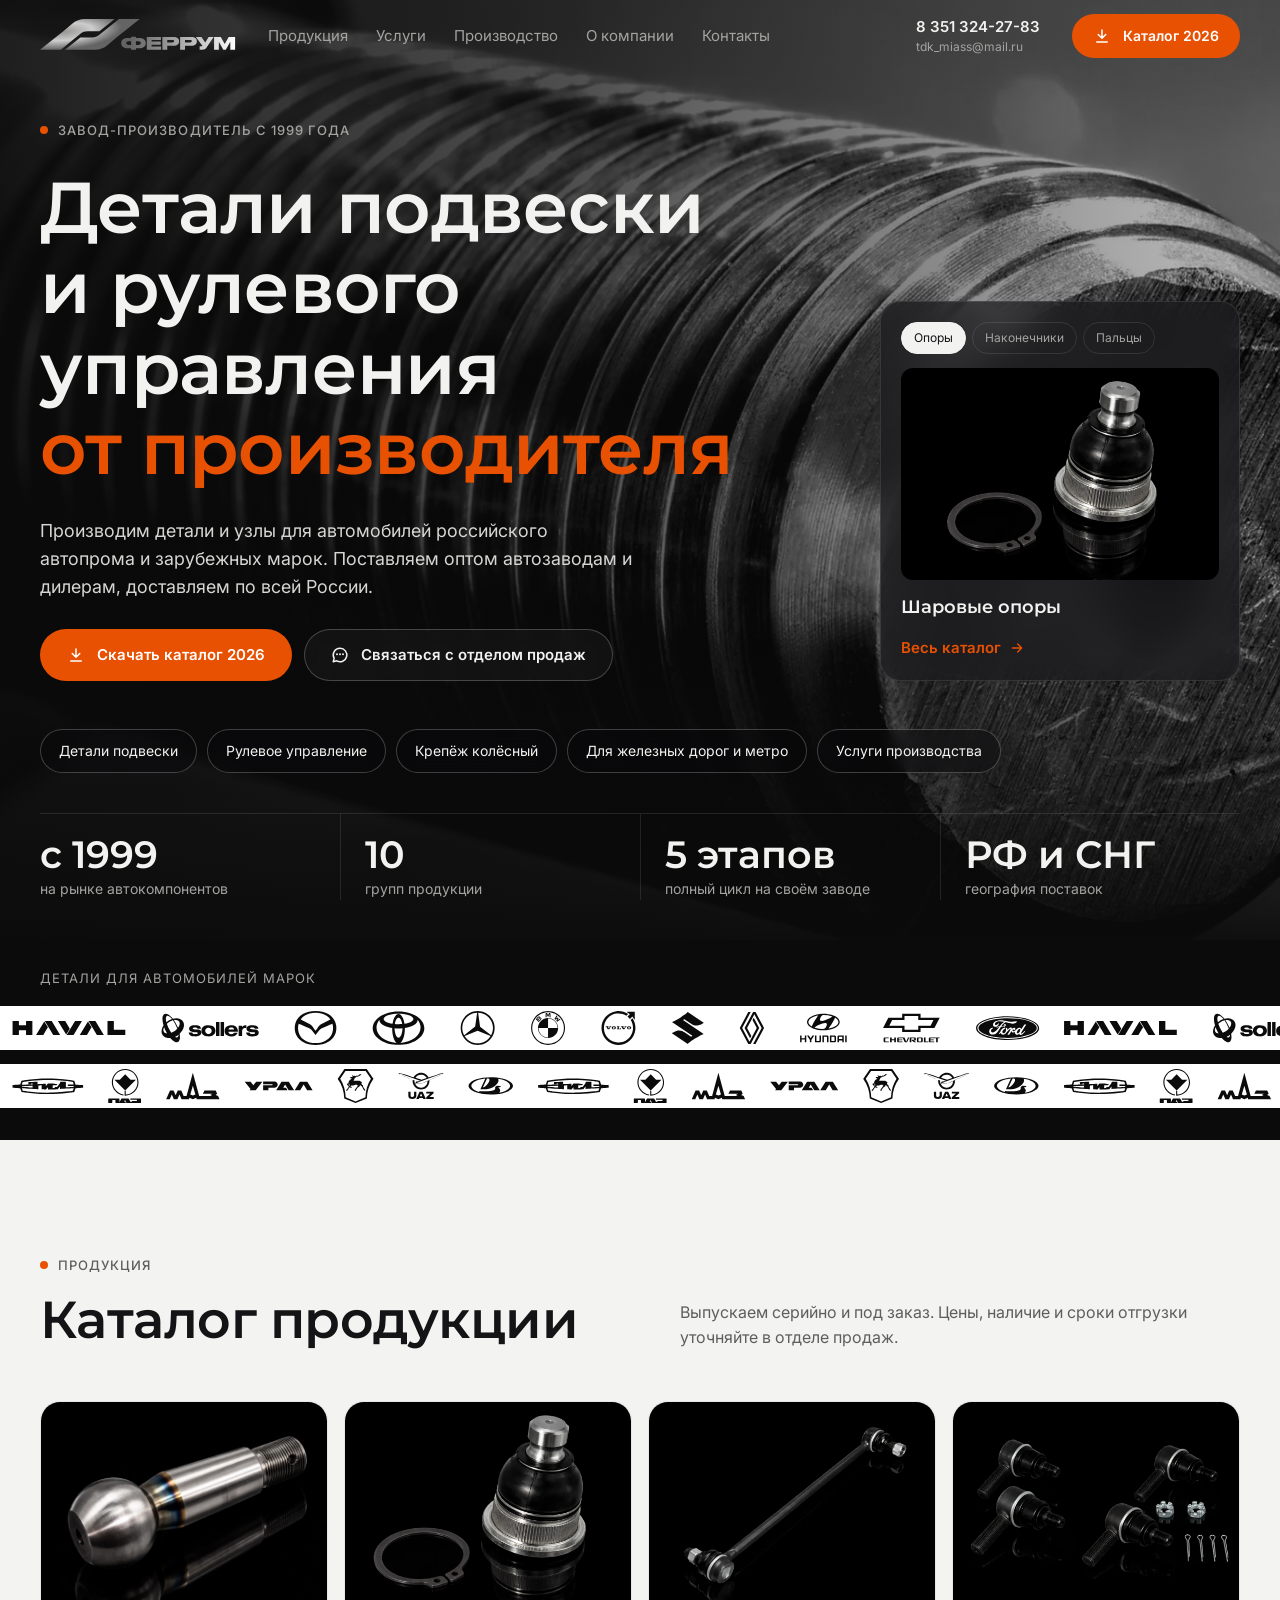
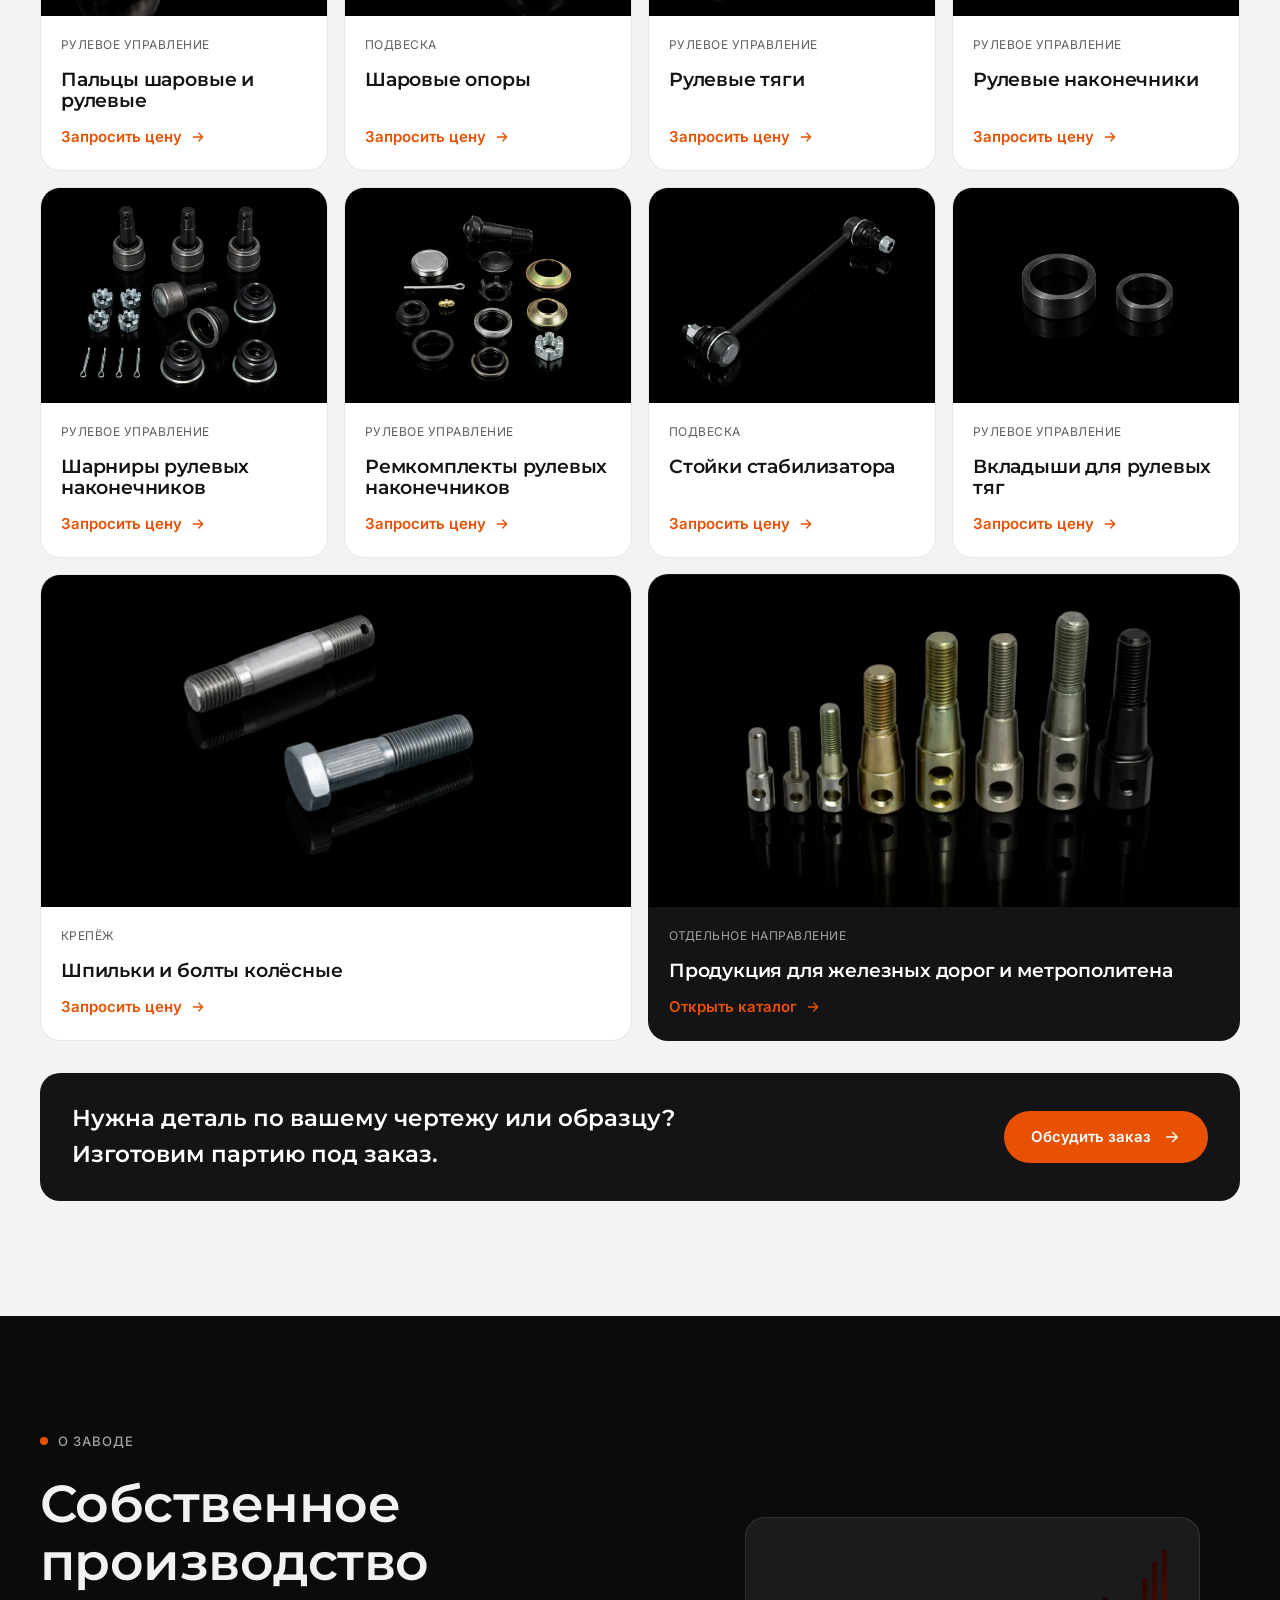
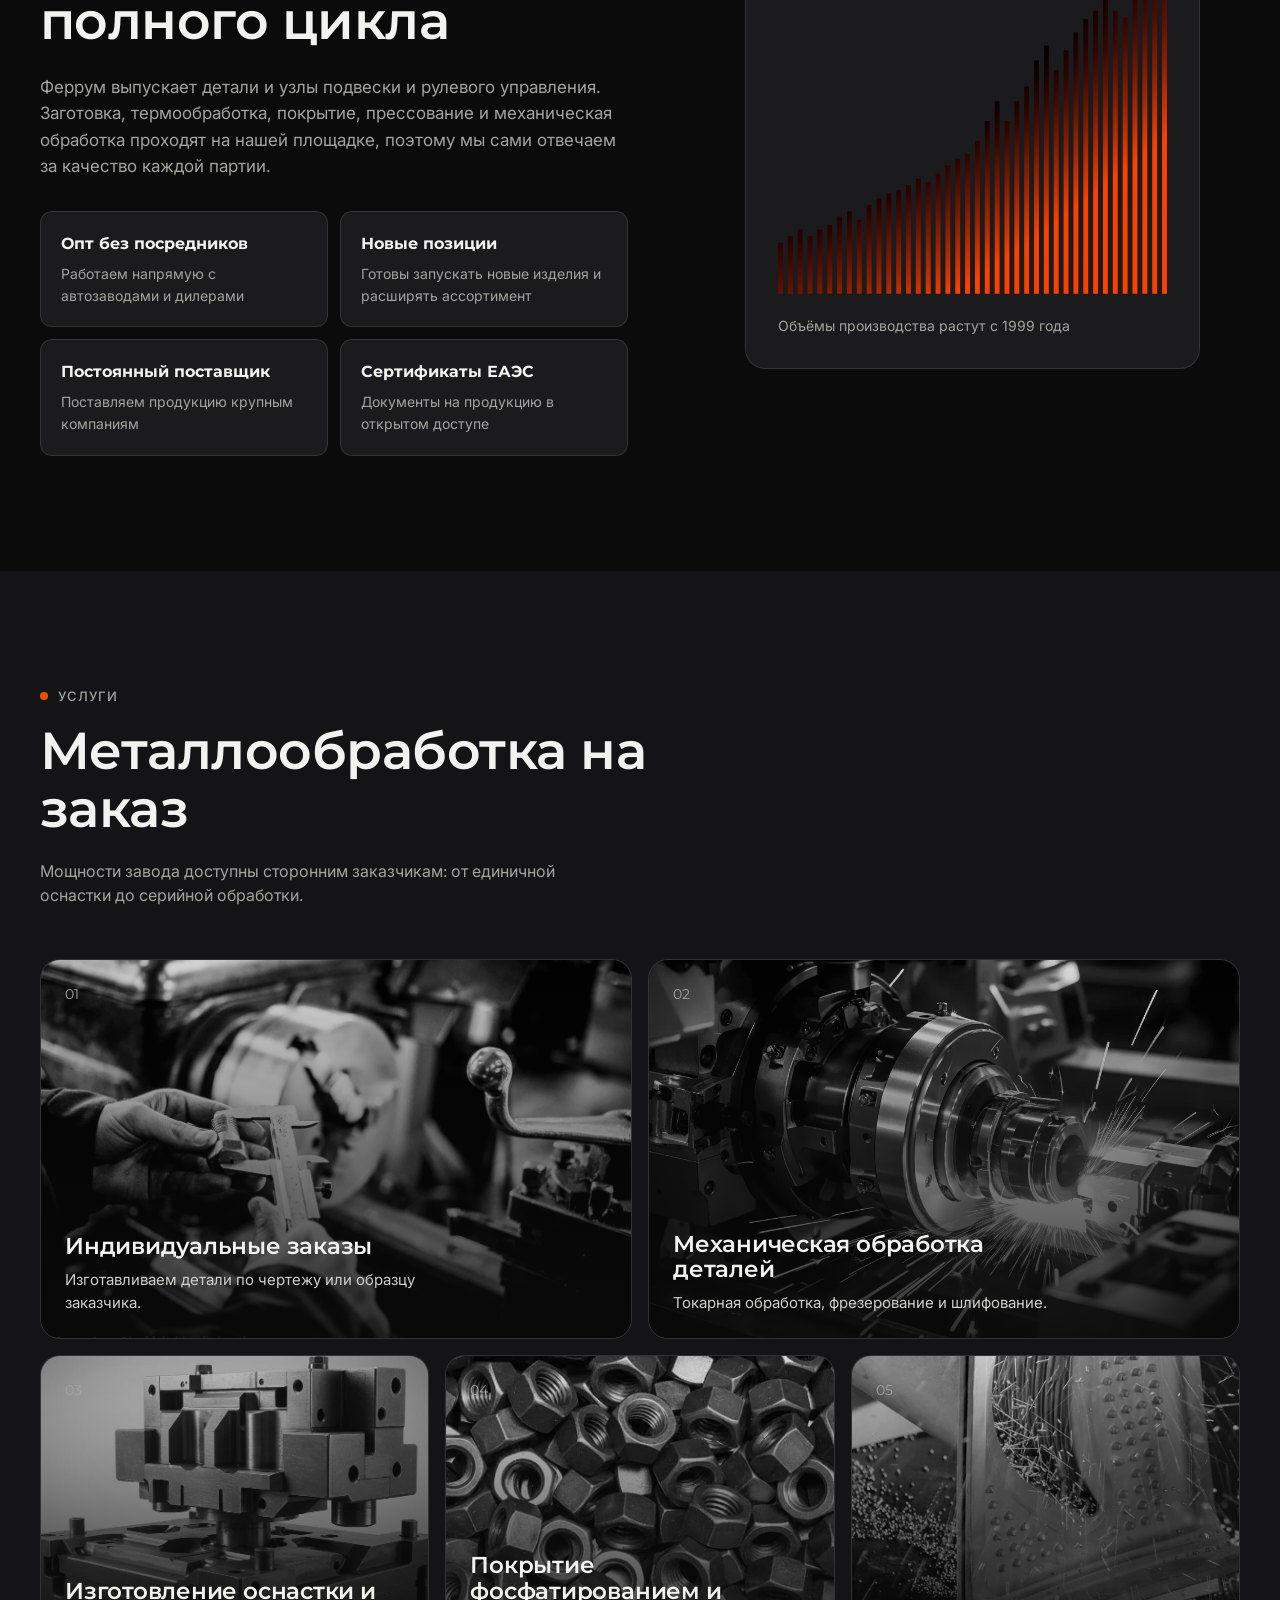
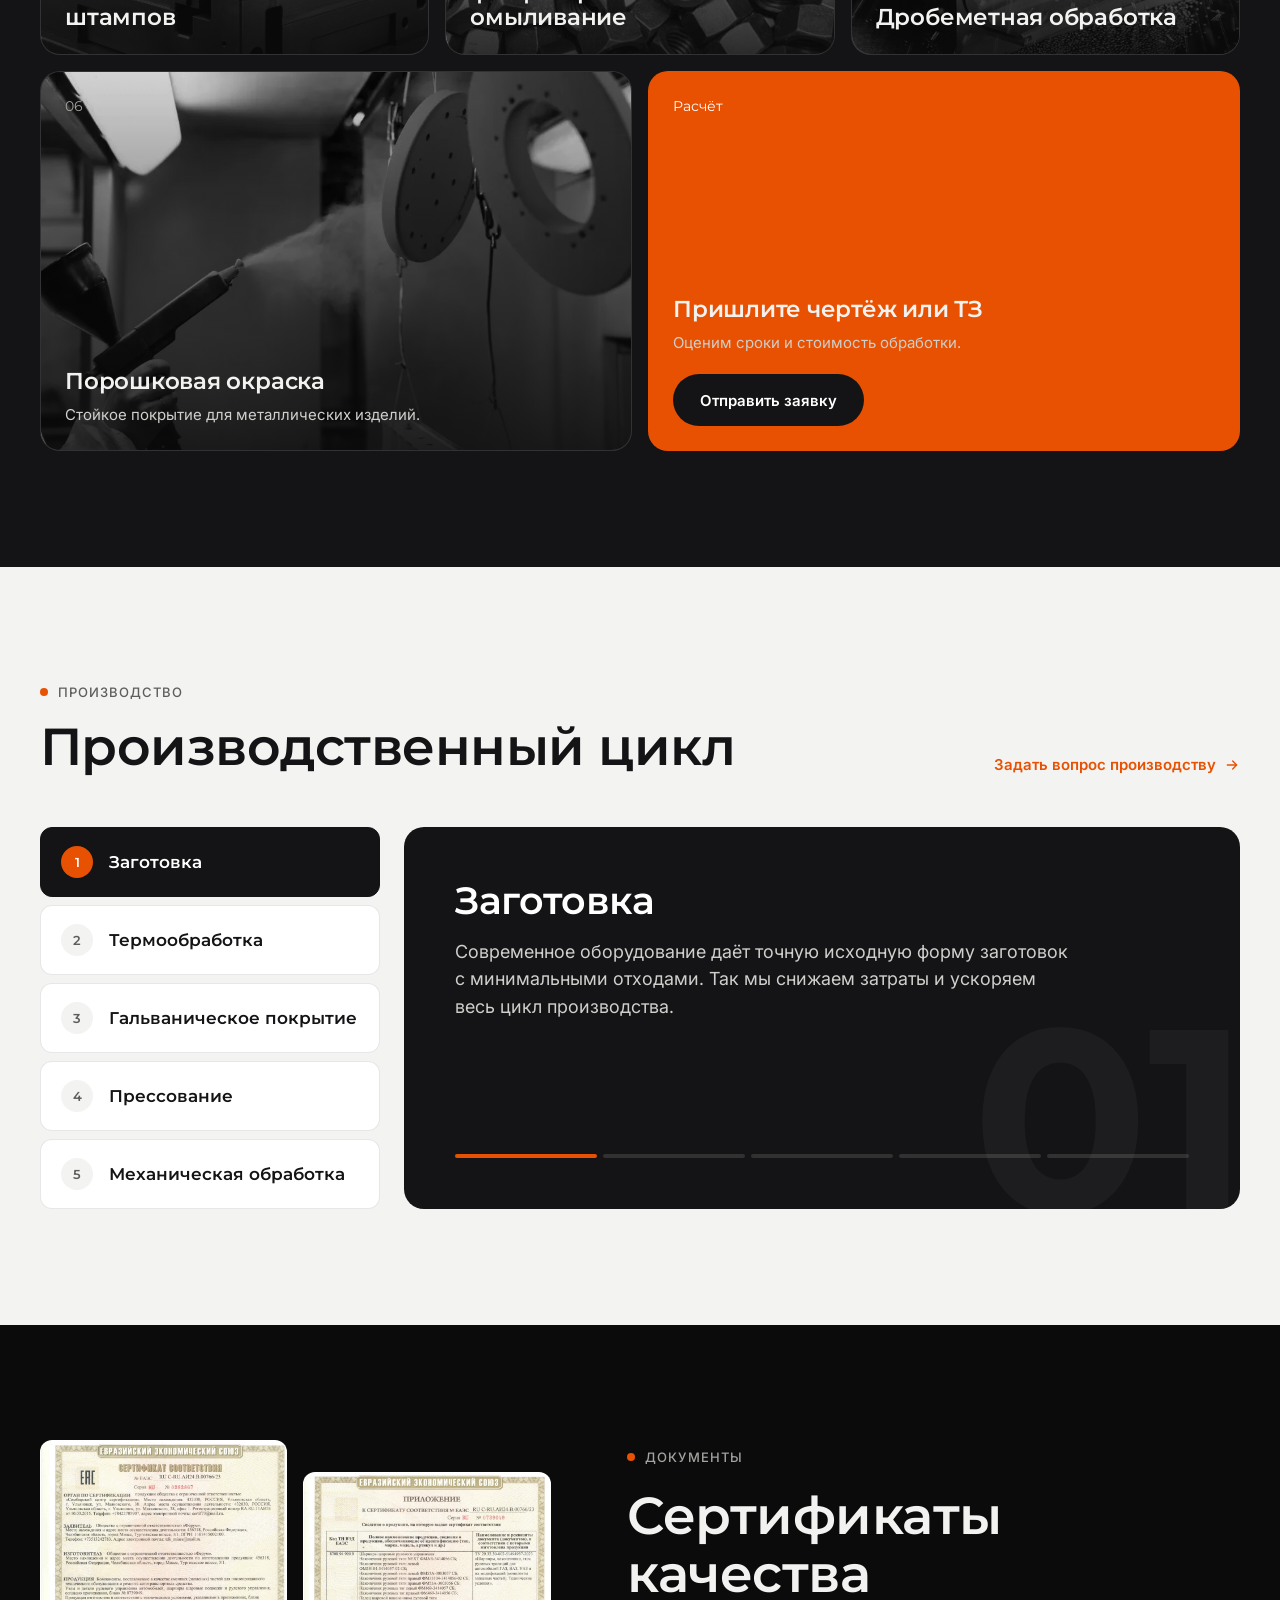
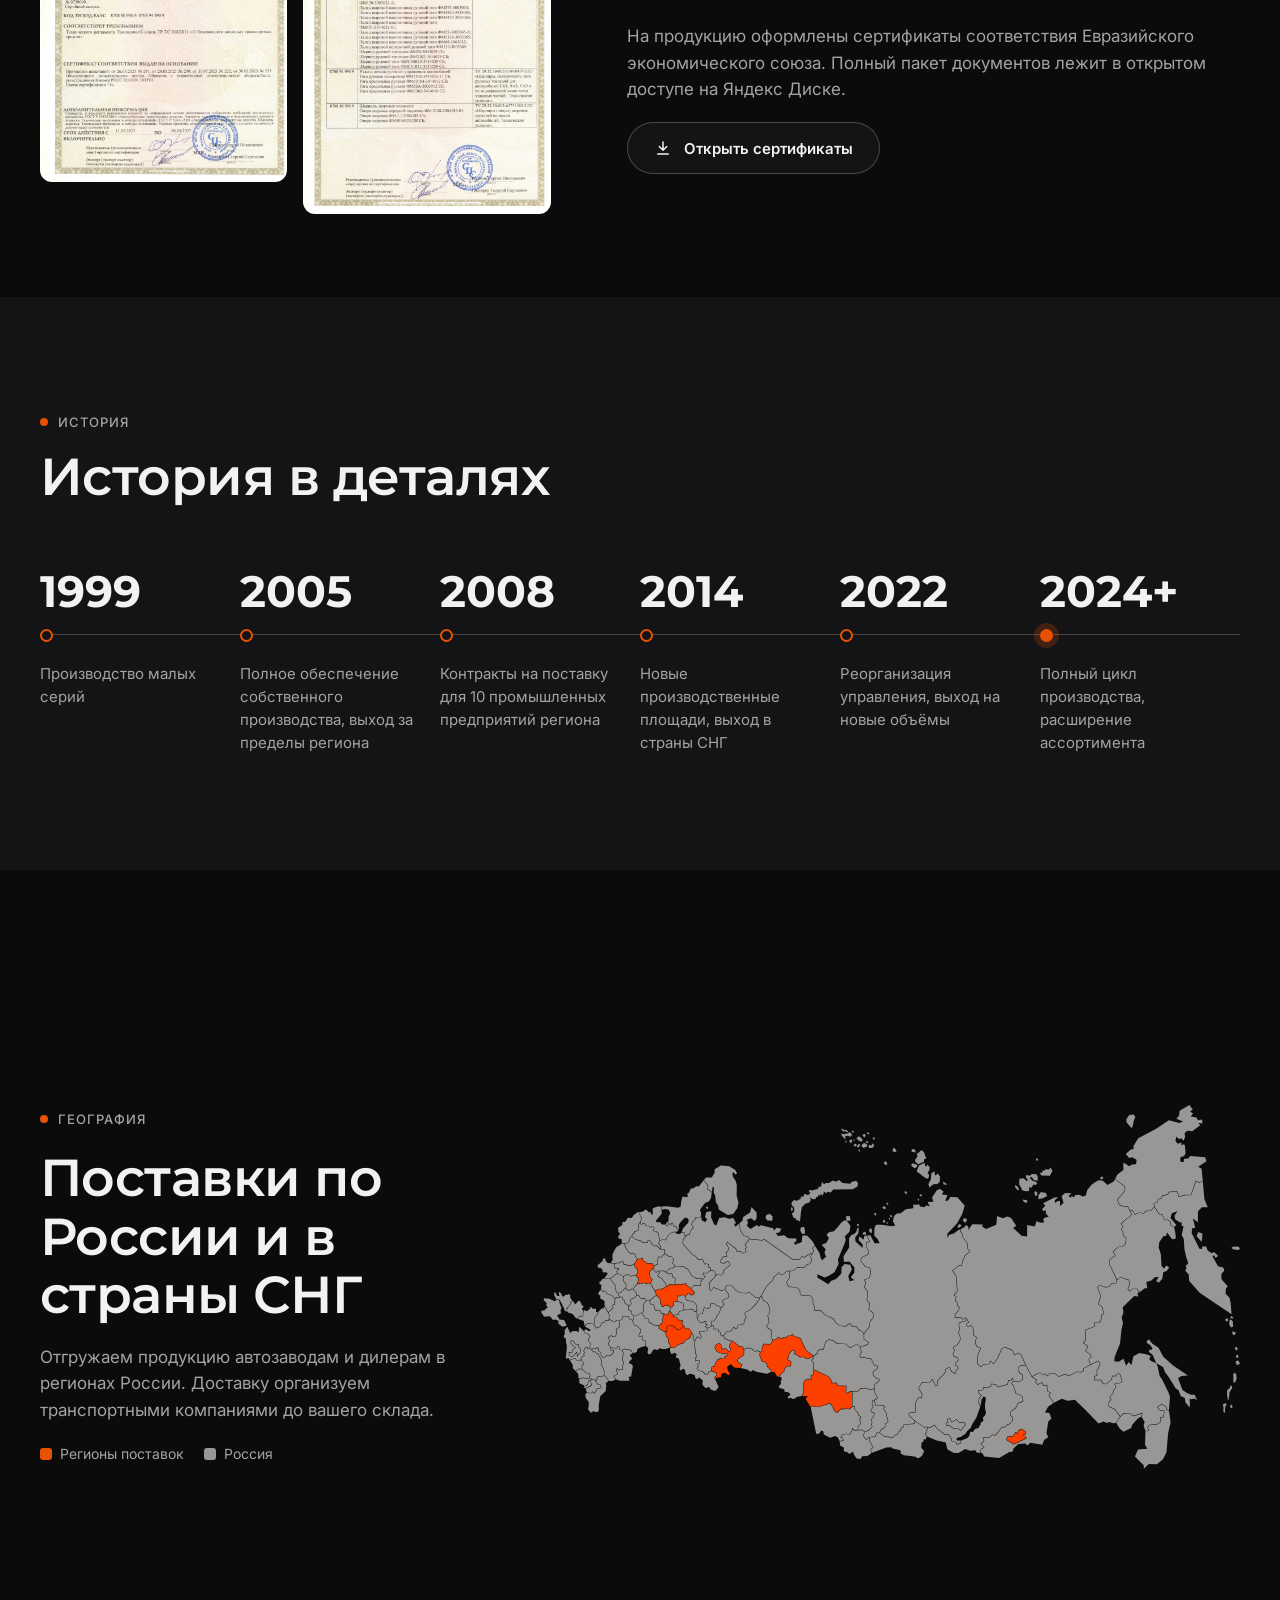
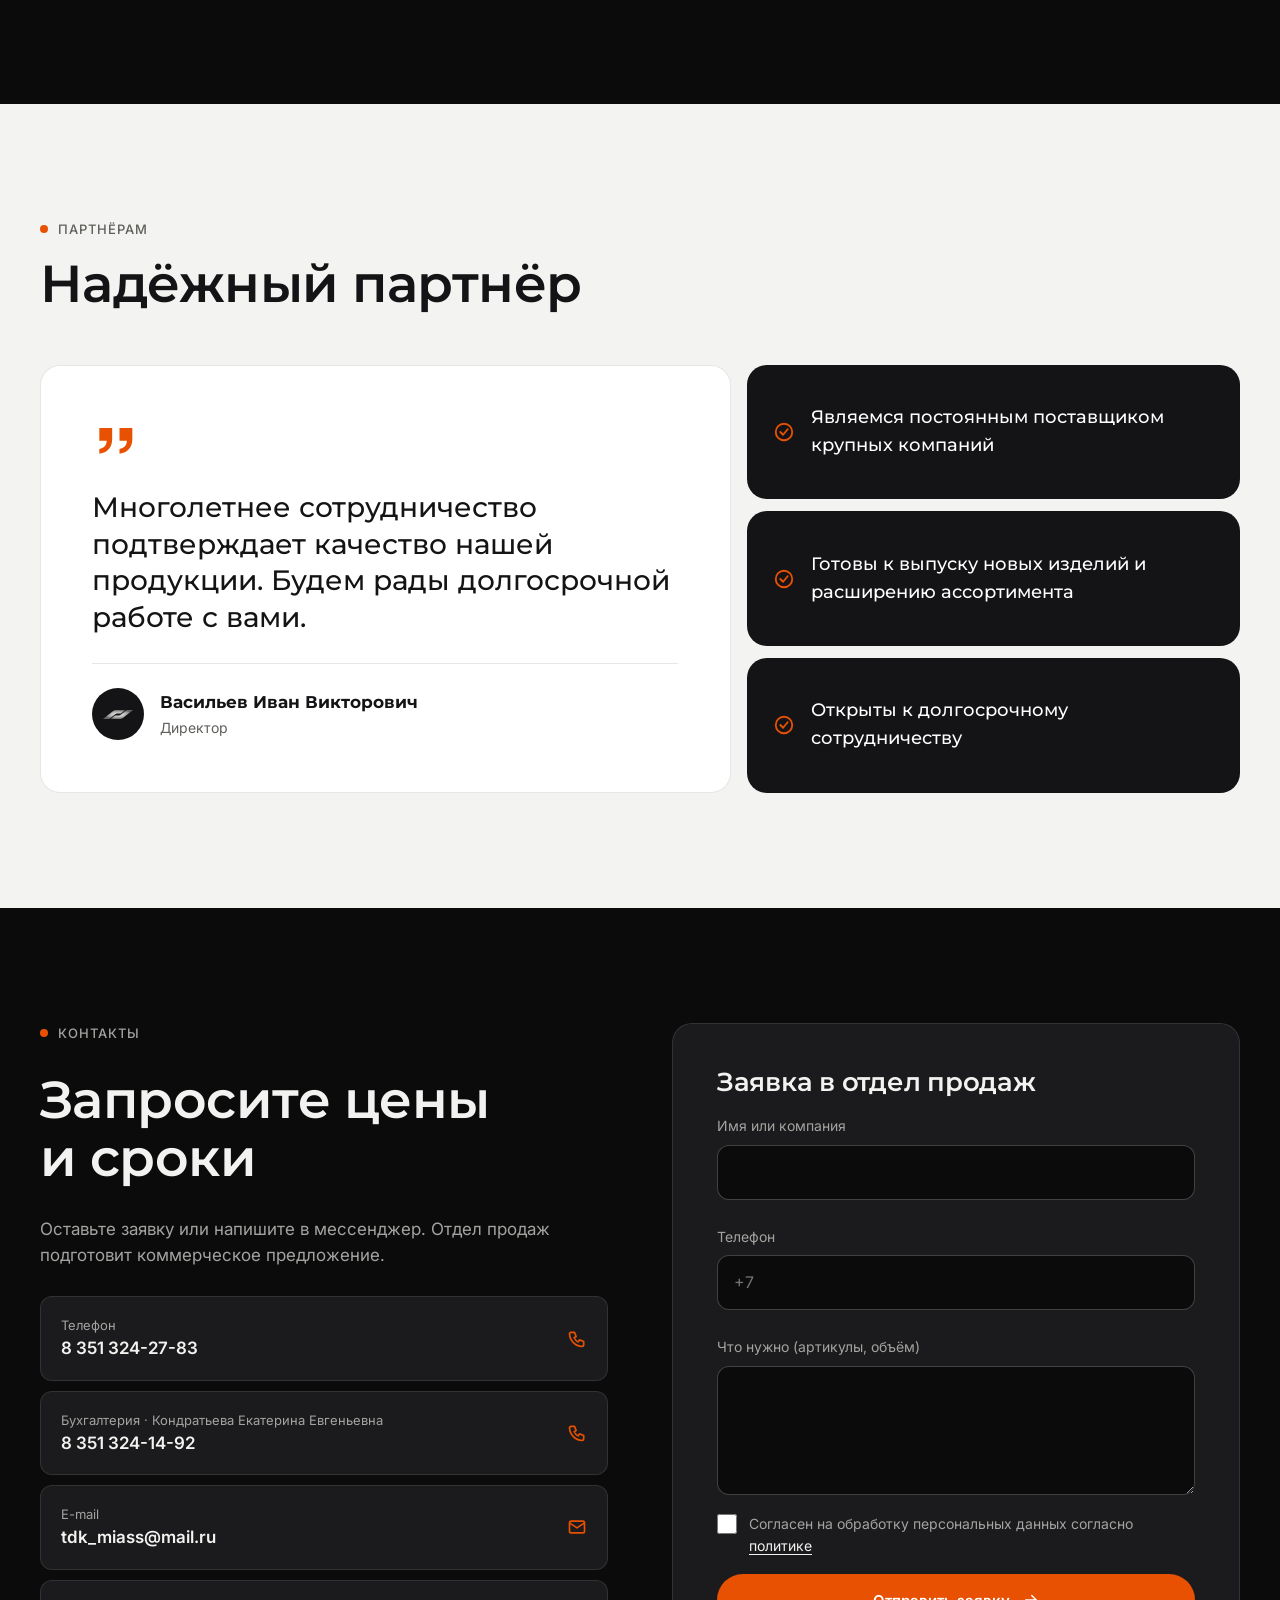
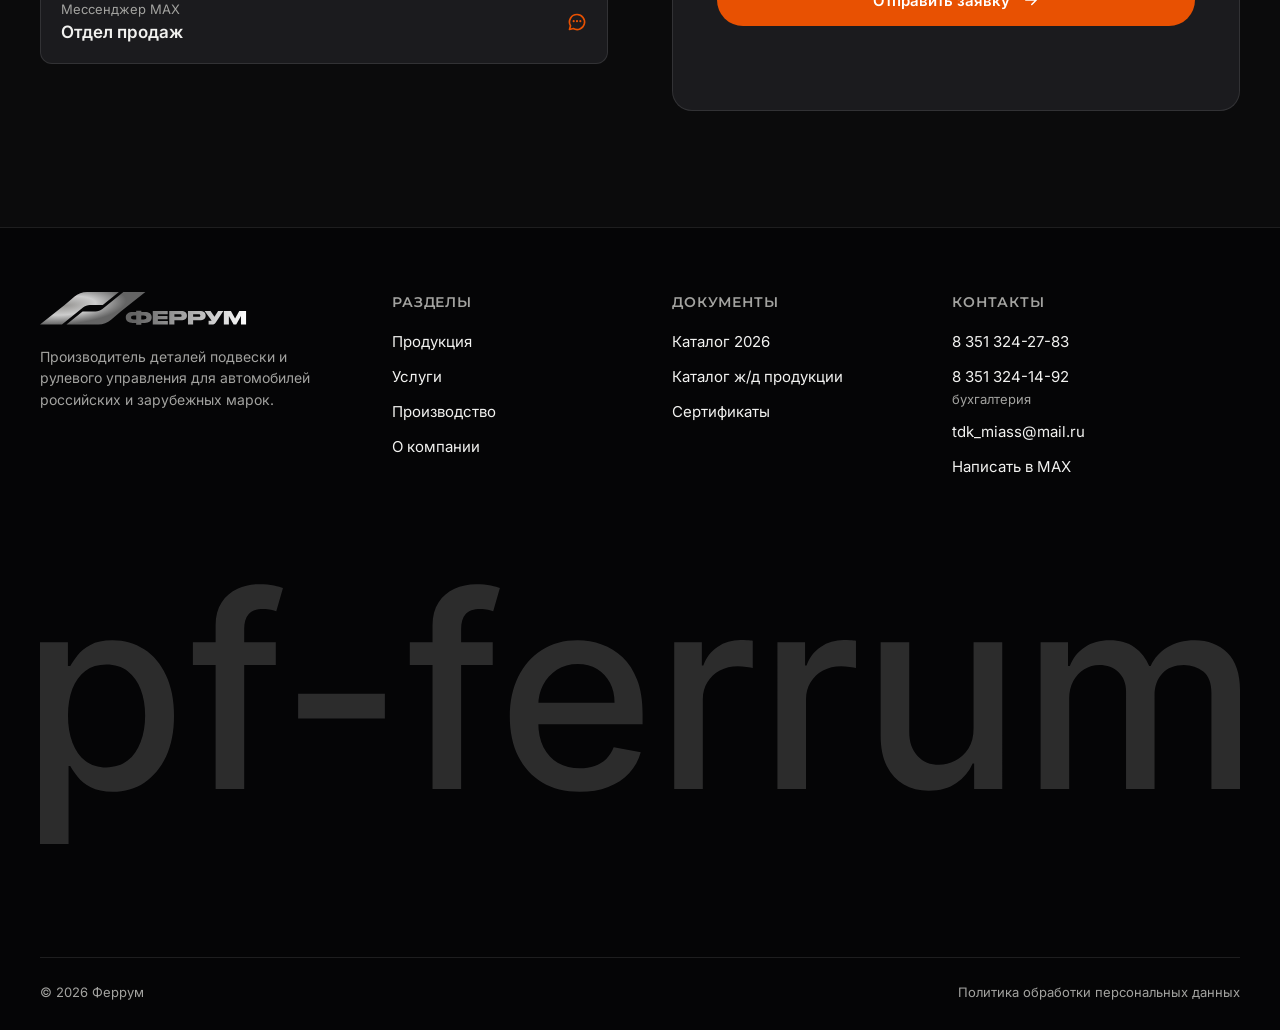
==== index.html @ 5e2c7aa1 "Add files via upload" ====
<!DOCTYPE html>
<html lang="ru">
<head>
  <meta charset="utf-8">
  <meta name="viewport" content="width=device-width, initial-scale=1">
  <title>Феррум — детали подвески и рулевого управления от производителя</title>
  <meta name="description" content="Феррум — российский производитель деталей подвески и рулевого управления для легковых и коммерческих автомобилей отечественных и зарубежных марок. Опт для автозаводов и дилеров, доставка по России.">
  <link rel="canonical" href="https://pf-ferrum.ru/">
  <meta name="google-site-verification" content="BAanEGjyxG5lCXLni_mB1H1oJSh9I2JLtWPA2440Cgw">
  <meta name="yandex-verification" content="cc1bddddb1918808">
  <meta name="format-detection" content="telephone=no">
  <meta name="theme-color" content="#0B0B0C">

  <meta property="og:type" content="website">
  <meta property="og:url" content="https://pf-ferrum.ru/">
  <meta property="og:title" content="Феррум — автозапчасти напрямую от производителя">
  <meta property="og:description" content="Детали подвески и рулевого управления оптом для автозаводов и дилеров. Доставка по России.">
  <meta property="og:image" content="https://pf-ferrum.ru/assets/og.jpg">

  <link rel="icon" href="assets/favicon.svg" type="image/svg+xml">
  <link rel="preconnect" href="https://fonts.googleapis.com">
  <link rel="preconnect" href="https://fonts.gstatic.com" crossorigin>
  <link href="https://fonts.googleapis.com/css2?family=Inter:wght@400;500;600&family=Montserrat:wght@500;600;700&display=swap" rel="stylesheet">
  <link rel="preload" as="image" href="assets/hero.webp">
  <link rel="stylesheet" href="css/style.css">

  <script type="application/ld+json">
  {
    "@context": "https://schema.org",
    "@type": "Organization",
    "name": "Феррум",
    "url": "https://pf-ferrum.ru/",
    "logo": "https://pf-ferrum.ru/assets/logo-full.svg",
    "email": "tdk_miass@mail.ru",
    "telephone": "+7 351 324-27-83",
    "foundingDate": "1999",
    "description": "Производитель деталей подвески и рулевого управления для автомобилей российских и зарубежных марок"
  }
  </script>
</head>
<body>

<!-- SVG-иконки -->
<svg width="0" height="0" style="position:absolute" aria-hidden="true">
  <symbol id="i-arrow" viewBox="0 0 24 24"><path d="M5 12h14M13 6l6 6-6 6" fill="none" stroke="currentColor" stroke-width="2" stroke-linecap="round" stroke-linejoin="round"/></symbol>
  <symbol id="i-download" viewBox="0 0 24 24"><path d="M12 4v11m0 0-5-5m5 5 5-5M5 20h14" fill="none" stroke="currentColor" stroke-width="2" stroke-linecap="round" stroke-linejoin="round"/></symbol>
  <symbol id="i-chat" viewBox="0 0 24 24"><path d="M12 3a9 9 0 0 0-7.8 13.5L3 21l4.6-1.2A9 9 0 1 0 12 3Z" fill="none" stroke="currentColor" stroke-width="2" stroke-linejoin="round"/><path d="M8 11h.01M12 11h.01M16 11h.01" stroke="currentColor" stroke-width="2.6" stroke-linecap="round"/></symbol>
  <symbol id="i-phone" viewBox="0 0 24 24"><path d="M5 4h4l2 5-2.5 1.5a11 11 0 0 0 5 5L15 13l5 2v4a2 2 0 0 1-2 2A16 16 0 0 1 3 6a2 2 0 0 1 2-2Z" fill="none" stroke="currentColor" stroke-width="2" stroke-linejoin="round"/></symbol>
  <symbol id="i-mail" viewBox="0 0 24 24"><rect x="3" y="5" width="18" height="14" rx="2" fill="none" stroke="currentColor" stroke-width="2"/><path d="m3 7 9 6 9-6" fill="none" stroke="currentColor" stroke-width="2" stroke-linejoin="round"/></symbol>
  <symbol id="i-check" viewBox="0 0 24 24"><circle cx="12" cy="12" r="9" fill="none" stroke="currentColor" stroke-width="2"/><path d="m8 12 3 3 5-6" fill="none" stroke="currentColor" stroke-width="2" stroke-linecap="round" stroke-linejoin="round"/></symbol>
  <symbol id="i-quote" viewBox="0 0 48 48"><path d="M20 12H8v14h8c0 5-3 8-8 9v5c9-1 14-7 14-16V12Zm22 0H30v14h8c0 5-3 8-8 9v5c9-1 14-7 14-16V12Z" fill="currentColor"/></symbol>
</svg>

<a class="sr-only" href="#main">Перейти к содержимому</a>

<!-- ============ HEADER ============ -->
<header class="header" id="header">
  <div class="container header__inner">
    <a class="header__logo" href="#top" aria-label="Феррум — на главную">
      <img src="assets/logo-full.svg" alt="Феррум" width="196" height="34">
    </a>
    <nav class="nav" aria-label="Основное меню">
      <a href="#products">Продукция</a>
      <a href="#services">Услуги</a>
      <a href="#cycle">Производство</a>
      <a href="#history">О компании</a>
      <a href="#contacts">Контакты</a>
    </nav>
    <a class="header__phone" href="tel:+73513242783">8 351 324-27-83<small>tdk_miass@mail.ru</small></a>
    <a class="btn btn--accent" href="https://disk.yandex.ru/i/VSpYUIPegWgvaw" target="_blank" rel="noopener">
      <svg aria-hidden="true"><use href="#i-download"/></svg>Каталог 2026
    </a>
    <button class="burger" id="burger" aria-label="Открыть меню" aria-expanded="false" aria-controls="mobile-menu"><span></span><span></span><span></span></button>
  </div>
</header>

<div class="mobile-menu" id="mobile-menu" aria-label="Мобильное меню">
  <a class="mobile-menu__link" href="#products">Продукция</a>
  <a class="mobile-menu__link" href="#services">Услуги</a>
  <a class="mobile-menu__link" href="#cycle">Производство</a>
  <a class="mobile-menu__link" href="#history">О компании</a>
  <a class="mobile-menu__link" href="#contacts">Контакты</a>
  <div class="mobile-menu__contacts">
    <a href="tel:+73513242783">8 351 324-27-83</a>
    <a href="mailto:tdk_miass@mail.ru">tdk_miass@mail.ru</a>
    <a class="btn btn--accent" href="https://disk.yandex.ru/i/VSpYUIPegWgvaw" target="_blank" rel="noopener"><svg aria-hidden="true"><use href="#i-download"/></svg>Скачать каталог 2026</a>
  </div>
</div>

<main id="main">

<!-- ============ HERO ============ -->
<section class="hero" id="top">
  <div class="hero__bg"><img src="assets/hero.webp" alt="" width="1920" height="1215" fetchpriority="high"></div>
  <div class="container">
    <div class="hero__grid">
      <div class="hero__content">
        <span class="eyebrow">Завод-производитель с 1999 года</span>
        <h1>Детали подвески и&nbsp;рулевого управления <span>от&nbsp;производителя</span></h1>
        <p class="hero__lead">Производим детали и узлы для автомобилей российского автопрома и зарубежных марок. Поставляем оптом автозаводам и дилерам, доставляем по всей России.</p>
        <div class="hero__actions">
          <a class="btn btn--accent" href="https://disk.yandex.ru/i/VSpYUIPegWgvaw" target="_blank" rel="noopener"><svg aria-hidden="true"><use href="#i-download"/></svg>Скачать каталог 2026</a>
          <a class="btn btn--ghost" href="https://max.ru/u/f9LHodD0cOIPjQpDLJcG_gZLdwAc3dzEbi4NWwQcr8_NQFJjHxBjDzo1TbI" target="_blank" rel="noopener"><svg aria-hidden="true"><use href="#i-chat"/></svg>Связаться с отделом продаж</a>
        </div>
      </div>

      <aside class="hero-card" aria-label="Популярная продукция">
        <div class="hero-card__tabs" role="tablist">
          <button class="hero-card__tab" role="tab" aria-selected="true" data-img="assets/products/opory.webp" data-title="Шаровые опоры">Опоры</button>
          <button class="hero-card__tab" role="tab" aria-selected="false" data-img="assets/products/nakonechniki.webp" data-title="Рулевые наконечники">Наконечники</button>
          <button class="hero-card__tab" role="tab" aria-selected="false" data-img="assets/products/palcy.webp" data-title="Пальцы шаровые и рулевые">Пальцы</button>
        </div>
        <div class="hero-card__img"><img id="heroCardImg" src="assets/products/opory.webp" alt="Шаровые опоры" width="1200" height="800"></div>
        <div class="hero-card__title" id="heroCardTitle">Шаровые опоры</div>
        <a class="link-arrow" href="#products">Весь каталог <svg aria-hidden="true"><use href="#i-arrow"/></svg></a>
      </aside>
    </div>

    <nav class="hero__chips" aria-label="Разделы продукции">
      <a class="chip" href="#products">Детали подвески</a>
      <a class="chip" href="#products">Рулевое управление</a>
      <a class="chip" href="#products">Крепёж колёсный</a>
      <a class="chip" href="#railway">Для железных дорог и метро</a>
      <a class="chip" href="#services">Услуги производства</a>
    </nav>

    <div class="stats">
      <div class="stat"><b>с 1999</b><span>на рынке автокомпонентов</span></div>
      <div class="stat"><b>10</b><span>групп продукции</span></div>
      <div class="stat"><b>5 этапов</b><span>полный цикл на своём заводе</span></div>
      <div class="stat"><b>РФ и СНГ</b><span>география поставок</span></div>
    </div>
  </div>
</section>

<!-- ============ BRANDS ============ -->
<section class="brands" aria-label="Марки автомобилей">
  <div class="container"><p class="brands__label">Детали для автомобилей марок</p></div>
  <div class="marquee" aria-hidden="true">
    <img src="assets/brands-row1.svg" alt="" width="3346" height="70" loading="lazy"><img src="assets/brands-row1.svg" alt="" width="3346" height="70" loading="lazy">
  </div>
  <div class="marquee marquee--rev" aria-hidden="true">
    <img src="assets/brands-row2.svg" alt="" width="3346" height="70" loading="lazy"><img src="assets/brands-row2.svg" alt="" width="3346" height="70" loading="lazy">
  </div>
  <p class="sr-only">Toyota, Mercedes-Benz, BMW, Volvo, Suzuki, Renault, Hyundai, Chevrolet, ПАЗ, МАЗ, Урал, ГАЗ, UAZ, Lada, ЗиЛ</p>
</section>

<!-- ============ PRODUCTS ============ -->
<section class="section section--light" id="products">
  <div class="container">
    <div class="section-head reveal">
      <div class="section-head__text">
        <span class="eyebrow">Продукция</span>
        <h2>Каталог продукции</h2>
      </div>
      <p class="section-head__lead">Выпускаем серийно и под заказ. Цены, наличие и сроки отгрузки уточняйте в отделе продаж.</p>
    </div>

    <div class="products-grid">
      <article class="product reveal">
        <div class="product__img"><img src="assets/products/palcy.webp" alt="Пальцы шаровые и рулевые" width="1200" height="1200" loading="lazy"></div>
        <div class="product__body"><span class="product__tag">Рулевое управление</span><h3>Пальцы шаровые и рулевые</h3>
          <a class="link-arrow" href="https://max.ru/u/f9LHodD0cOIPjQpDLJcG_gZLdwAc3dzEbi4NWwQcr8_NQFJjHxBjDzo1TbI" target="_blank" rel="noopener">Запросить цену <svg aria-hidden="true"><use href="#i-arrow"/></svg></a></div>
      </article>
      <article class="product reveal">
        <div class="product__img"><img src="assets/products/opory.webp" alt="Шаровые опоры" width="1200" height="800" loading="lazy"></div>
        <div class="product__body"><span class="product__tag">Подвеска</span><h3>Шаровые опоры</h3>
          <a class="link-arrow" href="https://max.ru/u/f9LHodD0cOIPjQpDLJcG_gZLdwAc3dzEbi4NWwQcr8_NQFJjHxBjDzo1TbI" target="_blank" rel="noopener">Запросить цену <svg aria-hidden="true"><use href="#i-arrow"/></svg></a></div>
      </article>
      <article class="product reveal">
        <div class="product__img"><img src="assets/products/tyagi.webp" alt="Рулевые тяги" width="1200" height="800" loading="lazy"></div>
        <div class="product__body"><span class="product__tag">Рулевое управление</span><h3>Рулевые тяги</h3>
          <a class="link-arrow" href="https://max.ru/u/f9LHodD0cOIPjQpDLJcG_gZLdwAc3dzEbi4NWwQcr8_NQFJjHxBjDzo1TbI" target="_blank" rel="noopener">Запросить цену <svg aria-hidden="true"><use href="#i-arrow"/></svg></a></div>
      </article>
      <article class="product reveal">
        <div class="product__img"><img src="assets/products/nakonechniki.webp" alt="Рулевые наконечники" width="1200" height="800" loading="lazy"></div>
        <div class="product__body"><span class="product__tag">Рулевое управление</span><h3>Рулевые наконечники</h3>
          <a class="link-arrow" href="https://max.ru/u/f9LHodD0cOIPjQpDLJcG_gZLdwAc3dzEbi4NWwQcr8_NQFJjHxBjDzo1TbI" target="_blank" rel="noopener">Запросить цену <svg aria-hidden="true"><use href="#i-arrow"/></svg></a></div>
      </article>
      <article class="product reveal">
        <div class="product__img"><img src="assets/products/sharniry.webp" alt="Шарниры рулевых наконечников" width="1200" height="800" loading="lazy"></div>
        <div class="product__body"><span class="product__tag">Рулевое управление</span><h3>Шарниры рулевых наконечников</h3>
          <a class="link-arrow" href="https://max.ru/u/f9LHodD0cOIPjQpDLJcG_gZLdwAc3dzEbi4NWwQcr8_NQFJjHxBjDzo1TbI" target="_blank" rel="noopener">Запросить цену <svg aria-hidden="true"><use href="#i-arrow"/></svg></a></div>
      </article>
      <article class="product reveal">
        <div class="product__img"><img src="assets/products/remkomplekty.webp" alt="Ремкомплекты рулевых наконечников" width="1200" height="800" loading="lazy"></div>
        <div class="product__body"><span class="product__tag">Рулевое управление</span><h3>Ремкомплекты рулевых наконечников</h3>
          <a class="link-arrow" href="https://max.ru/u/f9LHodD0cOIPjQpDLJcG_gZLdwAc3dzEbi4NWwQcr8_NQFJjHxBjDzo1TbI" target="_blank" rel="noopener">Запросить цену <svg aria-hidden="true"><use href="#i-arrow"/></svg></a></div>
      </article>
      <article class="product reveal">
        <div class="product__img"><img src="assets/products/stoyki.webp" alt="Стойки стабилизатора" width="1200" height="800" loading="lazy"></div>
        <div class="product__body"><span class="product__tag">Подвеска</span><h3>Стойки стабилизатора</h3>
          <a class="link-arrow" href="https://max.ru/u/f9LHodD0cOIPjQpDLJcG_gZLdwAc3dzEbi4NWwQcr8_NQFJjHxBjDzo1TbI" target="_blank" rel="noopener">Запросить цену <svg aria-hidden="true"><use href="#i-arrow"/></svg></a></div>
      </article>
      <article class="product reveal">
        <div class="product__img"><img src="assets/products/vkladyshi.webp" alt="Вкладыши для рулевых тяг" width="1200" height="800" loading="lazy"></div>
        <div class="product__body"><span class="product__tag">Рулевое управление</span><h3>Вкладыши для рулевых тяг</h3>
          <a class="link-arrow" href="https://max.ru/u/f9LHodD0cOIPjQpDLJcG_gZLdwAc3dzEbi4NWwQcr8_NQFJjHxBjDzo1TbI" target="_blank" rel="noopener">Запросить цену <svg aria-hidden="true"><use href="#i-arrow"/></svg></a></div>
      </article>
      <article class="product product--wide reveal">
        <div class="product__img"><img src="assets/products/shpilki.webp" alt="Шпильки и болты колёсные" width="1200" height="800" loading="lazy"></div>
        <div class="product__body"><span class="product__tag">Крепёж</span><h3>Шпильки и болты колёсные</h3>
          <a class="link-arrow" href="https://max.ru/u/f9LHodD0cOIPjQpDLJcG_gZLdwAc3dzEbi4NWwQcr8_NQFJjHxBjDzo1TbI" target="_blank" rel="noopener">Запросить цену <svg aria-hidden="true"><use href="#i-arrow"/></svg></a></div>
      </article>
      <article class="product product--wide product--accent reveal" id="railway">
        <div class="product__img"><img src="assets/products/railway.webp" alt="Продукция для железных дорог и метрополитена" width="1200" height="800" loading="lazy"></div>
        <div class="product__body"><span class="product__tag">Отдельное направление</span><h3>Продукция для железных дорог и метрополитена</h3>
          <a class="link-arrow" href="https://disk.yandex.ru/i/vVCSQzYuAdgBXQ" target="_blank" rel="noopener">Открыть каталог <svg aria-hidden="true"><use href="#i-arrow"/></svg></a></div>
      </article>
    </div>

    <div class="products-cta reveal">
      <p>Нужна деталь по вашему чертежу или образцу? Изготовим партию под заказ.</p>
      <a class="btn btn--accent" href="#contacts">Обсудить заказ <svg aria-hidden="true"><use href="#i-arrow"/></svg></a>
    </div>
  </div>
</section>

<!-- ============ ABOUT ============ -->
<section class="section" id="about">
  <div class="container about">
    <div class="about__text reveal">
      <span class="eyebrow">О заводе</span>
      <h2>Собственное производство полного цикла</h2>
      <p>Феррум выпускает детали и узлы подвески и рулевого управления. Заготовка, термообработка, покрытие, прессование и механическая обработка проходят на нашей площадке, поэтому мы сами отвечаем за качество каждой партии.</p>
      <div class="about__list">
        <div class="about__item"><b>Опт без посредников</b><span>Работаем напрямую с автозаводами и дилерами</span></div>
        <div class="about__item"><b>Новые позиции</b><span>Готовы запускать новые изделия и расширять ассортимент</span></div>
        <div class="about__item"><b>Постоянный поставщик</b><span>Поставляем продукцию крупным компаниям</span></div>
        <div class="about__item"><b>Сертификаты ЕАЭС</b><span>Документы на продукцию в открытом доступе</span></div>
      </div>
    </div>
    <figure class="about__visual reveal">
      <img src="assets/growth-bars.svg" alt="Рост объёмов производства с 1999 года" width="296" height="262" loading="lazy">
      <figcaption>Объёмы производства растут с 1999 года</figcaption>
    </figure>
  </div>
</section>

<!-- ============ SERVICES ============ -->
<section class="section section--alt" id="services">
  <div class="container">
    <div class="section-head reveal">
      <div class="section-head__text">
        <span class="eyebrow">Услуги</span>
        <h2>Металлообработка на заказ</h2>
      </div>
      <p class="section-head__lead">Мощности завода доступны сторонним заказчикам: от единичной оснастки до серийной обработки.</p>
    </div>
    <div class="services-grid">
      <article class="service service--lg reveal">
        <img src="assets/services/individ.webp" alt="" width="1200" height="800" loading="lazy">
        <span class="service__num">01</span>
        <div><h3>Индивидуальные заказы</h3><p>Изготавливаем детали по чертежу или образцу заказчика.</p></div>
      </article>
      <article class="service service--lg reveal">
        <img src="assets/services/mehobr.webp" alt="" width="1200" height="672" loading="lazy">
        <span class="service__num">02</span>
        <div><h3>Механическая обработка деталей</h3><p>Токарная обработка, фрезерование и шлифование.</p></div>
      </article>
      <article class="service reveal">
        <img src="assets/services/osnastka.webp" alt="" width="1200" height="655" loading="lazy">
        <span class="service__num">03</span>
        <div><h3>Изготовление оснастки и штампов</h3></div>
      </article>
      <article class="service reveal">
        <img src="assets/services/fosfat.webp" alt="" width="920" height="312" loading="lazy">
        <span class="service__num">04</span>
        <div><h3>Покрытие фосфатированием и омыливание</h3></div>
      </article>
      <article class="service reveal">
        <img src="assets/services/drobemet.webp" alt="" width="1200" height="400" loading="lazy">
        <span class="service__num">05</span>
        <div><h3>Дробеметная обработка</h3></div>
      </article>
      <article class="service service--lg reveal">
        <img src="assets/services/poroshok.webp" alt="" width="1024" height="539" loading="lazy">
        <span class="service__num">06</span>
        <div><h3>Порошковая окраска</h3><p>Стойкое покрытие для металлических изделий.</p></div>
      </article>
      <article class="service service--lg service--cta reveal">
        <span class="service__num">Расчёт</span>
        <div><h3>Пришлите чертёж или ТЗ</h3><p>Оценим сроки и стоимость обработки.</p>
          <a class="btn btn--dark" href="#contacts" style="margin-top:20px">Отправить заявку</a></div>
      </article>
    </div>
  </div>
</section>

<!-- ============ PRODUCTION CYCLE ============ -->
<section class="section section--light" id="cycle">
  <div class="container">
    <div class="section-head reveal">
      <div class="section-head__text">
        <span class="eyebrow">Производство</span>
        <h2>Производственный цикл</h2>
      </div>
      <a class="link-arrow" href="https://max.ru/u/f9LHodD0cOIph2e2XA9m519s7xsbOfB9UYIJ5NBe4n-wgl6-LRQW1V8RW7s" target="_blank" rel="noopener">Задать вопрос производству <svg aria-hidden="true"><use href="#i-arrow"/></svg></a>
    </div>

    <div class="cycle reveal">
      <div class="cycle__steps" role="tablist" aria-label="Этапы производства">
        <button class="cycle__step" role="tab" id="t1" aria-controls="p1" aria-selected="true"><i>1</i>Заготовка</button>
        <button class="cycle__step" role="tab" id="t2" aria-controls="p2" aria-selected="false" tabindex="-1"><i>2</i>Термообработка</button>
        <button class="cycle__step" role="tab" id="t3" aria-controls="p3" aria-selected="false" tabindex="-1"><i>3</i>Гальваническое покрытие</button>
        <button class="cycle__step" role="tab" id="t4" aria-controls="p4" aria-selected="false" tabindex="-1"><i>4</i>Прессование</button>
        <button class="cycle__step" role="tab" id="t5" aria-controls="p5" aria-selected="false" tabindex="-1"><i>5</i>Механическая обработка</button>
      </div>

      <div class="cycle__panel" role="tabpanel" id="p1" aria-labelledby="t1">
        <div><h3>Заготовка</h3><p>Современное оборудование даёт точную исходную форму заготовок с минимальными отходами. Так мы снижаем затраты и ускоряем весь цикл производства.</p></div>
        <div class="cycle__progress"><span class="on"></span><span></span><span></span><span></span><span></span></div>
        <span class="cycle__big" aria-hidden="true">01</span>
      </div>
      <div class="cycle__panel" role="tabpanel" id="p2" aria-labelledby="t2" hidden>
        <div><h3>Термообработка</h3><p>Точно контролируем нагрев и охлаждение. Деталь получает нужную твёрдость и износостойкость под конкретную задачу.</p></div>
        <div class="cycle__progress"><span class="on"></span><span class="on"></span><span></span><span></span><span></span></div>
        <span class="cycle__big" aria-hidden="true">02</span>
      </div>
      <div class="cycle__panel" role="tabpanel" id="p3" aria-labelledby="t3" hidden>
        <div><h3>Гальваническое покрытие</h3><p>Наносим на заготовки химическое фосфатное покрытие с омыливанием перед операцией высадки деталей.</p></div>
        <div class="cycle__progress"><span class="on"></span><span class="on"></span><span class="on"></span><span></span><span></span></div>
        <span class="cycle__big" aria-hidden="true">03</span>
      </div>
      <div class="cycle__panel" role="tabpanel" id="p4" aria-labelledby="t4" hidden>
        <div><h3>Прессование</h3><p>Прессуем холодным и горячим методом под высоким давлением. Деталь получается прочнее, а себестоимость ниже.</p></div>
        <div class="cycle__progress"><span class="on"></span><span class="on"></span><span class="on"></span><span class="on"></span><span></span></div>
        <span class="cycle__big" aria-hidden="true">04</span>
      </div>
      <div class="cycle__panel" role="tabpanel" id="p5" aria-labelledby="t5" hidden>
        <div><h3>Механическая обработка</h3><p>Высокоточное резание, фрезерование и шлифование дают точную геометрию и чистую поверхность детали.</p></div>
        <div class="cycle__progress"><span class="on"></span><span class="on"></span><span class="on"></span><span class="on"></span><span class="on"></span></div>
        <span class="cycle__big" aria-hidden="true">05</span>
      </div>
    </div>
  </div>
</section>

<!-- ============ CERTIFICATES ============ -->
<section class="section" id="certs">
  <div class="container certs">
    <div class="certs__images reveal">
      <a href="https://disk.yandex.ru/d/wPNQlI4q3vdD0Q" target="_blank" rel="noopener" aria-label="Сертификат соответствия ЕАЭС, открыть на Яндекс Диске"><img src="assets/cert-1.webp" alt="Сертификат соответствия ЕАЭС" width="866" height="1200" loading="lazy"></a>
      <a href="https://disk.yandex.ru/d/wPNQlI4q3vdD0Q" target="_blank" rel="noopener" aria-label="Приложение к сертификату, открыть на Яндекс Диске"><img src="assets/cert-0.webp" alt="Приложение к сертификату соответствия" width="866" height="1200" loading="lazy"></a>
    </div>
    <div class="certs__text reveal">
      <span class="eyebrow">Документы</span>
      <h2>Сертификаты качества</h2>
      <p>На продукцию оформлены сертификаты соответствия Евразийского экономического союза. Полный пакет документов лежит в открытом доступе на Яндекс Диске.</p>
      <div><a class="btn btn--ghost" href="https://disk.yandex.ru/d/wPNQlI4q3vdD0Q" target="_blank" rel="noopener"><svg aria-hidden="true"><use href="#i-download"/></svg>Открыть сертификаты</a></div>
    </div>
  </div>
</section>

<!-- ============ HISTORY ============ -->
<section class="section section--alt" id="history">
  <div class="container">
    <div class="section-head reveal">
      <div class="section-head__text">
        <span class="eyebrow">История</span>
        <h2>История в деталях</h2>
      </div>
    </div>
    <ol class="timeline reveal" style="list-style:none;margin:0;padding:0">
      <li class="tl"><span class="tl__year">1999</span><span class="tl__dot"></span><p>Производство малых серий</p></li>
      <li class="tl"><span class="tl__year">2005</span><span class="tl__dot"></span><p>Полное обеспечение собственного производства, выход за пределы региона</p></li>
      <li class="tl"><span class="tl__year">2008</span><span class="tl__dot"></span><p>Контракты на поставку для 10 промышленных предприятий региона</p></li>
      <li class="tl"><span class="tl__year">2014</span><span class="tl__dot"></span><p>Новые производственные площади, выход в страны СНГ</p></li>
      <li class="tl"><span class="tl__year">2022</span><span class="tl__dot"></span><p>Реорганизация управления, выход на новые объёмы</p></li>
      <li class="tl"><span class="tl__year">2024+</span><span class="tl__dot"></span><p>Полный цикл производства, расширение ассортимента</p></li>
    </ol>
  </div>
</section>

<!-- ============ GEOGRAPHY ============ -->
<section class="section" id="geo">
  <div class="container geo">
    <div class="geo__text reveal">
      <span class="eyebrow">География</span>
      <h2>Поставки по России и в страны СНГ</h2>
      <p>Отгружаем продукцию автозаводам и дилерам в регионах России. Доставку организуем транспортными компаниями до вашего склада.</p>
      <div class="geo__legend"><span>Регионы поставок</span><span>Россия</span></div>
    </div>
    <div class="reveal"><img src="assets/map-russia.svg" alt="Карта России с отмеченными регионами поставок" width="1160" height="604" loading="lazy"></div>
  </div>
</section>

<!-- ============ LEADERSHIP ============ -->
<section class="section section--light" id="partners">
  <div class="container">
    <div class="section-head reveal">
      <div class="section-head__text">
        <span class="eyebrow">Партнёрам</span>
        <h2>Надёжный партнёр</h2>
      </div>
    </div>
    <div class="lead-block">
      <figure class="quote reveal" style="margin:0">
        <svg class="quote__mark" aria-hidden="true"><use href="#i-quote"/></svg>
        <blockquote>Многолетнее сотрудничество подтверждает качество нашей продукции. Будем рады долгосрочной работе с вами.</blockquote>
        <figcaption class="quote__person">
          <div class="quote__avatar"><img src="assets/logo-mark.svg" alt="" width="30" height="9"></div>
          <div><b>Васильев Иван Викторович</b><span>Директор</span></div>
        </figcaption>
      </figure>
      <div class="promises">
        <div class="promise reveal"><svg aria-hidden="true"><use href="#i-check"/></svg><p>Являемся постоянным поставщиком крупных компаний</p></div>
        <div class="promise reveal"><svg aria-hidden="true"><use href="#i-check"/></svg><p>Готовы к выпуску новых изделий и расширению ассортимента</p></div>
        <div class="promise reveal"><svg aria-hidden="true"><use href="#i-check"/></svg><p>Открыты к долгосрочному сотрудничеству</p></div>
      </div>
    </div>
  </div>
</section>

<!-- ============ CONTACTS ============ -->
<section class="section" id="contacts">
  <div class="container contact">
    <div class="contact__info reveal">
      <span class="eyebrow">Контакты</span>
      <h2>Запросите цены и&nbsp;сроки</h2>
      <p>Оставьте заявку или напишите в мессенджер. Отдел продаж подготовит коммерческое предложение.</p>
      <div class="contact-list">
        <a class="contact-row" href="tel:+73513242783"><span><small>Телефон</small><b>8 351 324-27-83</b></span><svg aria-hidden="true"><use href="#i-phone"/></svg></a>
        <a class="contact-row" href="tel:+73513241492"><span><small>Бухгалтерия · Кондратьева Екатерина Евгеньевна</small><b>8 351 324-14-92</b></span><svg aria-hidden="true"><use href="#i-phone"/></svg></a>
        <a class="contact-row" href="mailto:tdk_miass@mail.ru"><span><small>E-mail</small><b>tdk_miass@mail.ru</b></span><svg aria-hidden="true"><use href="#i-mail"/></svg></a>
        <a class="contact-row" href="https://max.ru/u/f9LHodD0cOIPjQpDLJcG_gZLdwAc3dzEbi4NWwQcr8_NQFJjHxBjDzo1TbI" target="_blank" rel="noopener"><span><small>Мессенджер MAX</small><b>Отдел продаж</b></span><svg aria-hidden="true"><use href="#i-chat"/></svg></a>
      </div>
    </div>

    <form class="form reveal" id="leadForm" action="send.php" method="post" novalidate>
      <h3>Заявка в отдел продаж</h3>
      <div class="field">
        <label for="f-name">Имя или компания</label>
        <input id="f-name" name="name" type="text" autocomplete="organization" required>
        <span class="error" aria-live="polite"></span>
      </div>
      <div class="field">
        <label for="f-phone">Телефон</label>
        <input id="f-phone" name="phone" type="tel" inputmode="tel" autocomplete="tel" placeholder="+7" required>
        <span class="error" aria-live="polite"></span>
      </div>
      <div class="field">
        <label for="f-msg">Что нужно (артикулы, объём)</label>
        <textarea id="f-msg" name="message" rows="4"></textarea>
      </div>
      <input type="text" name="website" tabindex="-1" autocomplete="off" style="position:absolute;left:-9999px" aria-hidden="true">
      <label class="check"><input type="checkbox" name="agree" required> <span>Согласен на обработку персональных данных согласно <a href="politika_konfidentsialnosti/" target="_blank">политике</a></span></label>
      <button class="btn btn--accent" type="submit">Отправить заявку <svg aria-hidden="true"><use href="#i-arrow"/></svg></button>
      <p class="form__status" role="status" aria-live="polite"></p>
    </form>
  </div>
</section>

</main>

<!-- ============ FOOTER ============ -->
<footer class="footer">
  <div class="container">
    <div class="footer__top">
      <div>
        <a class="footer__logo" href="#top"><img src="assets/logo-full.svg" alt="Феррум" width="207" height="36" loading="lazy"></a>
        <p class="footer__about">Производитель деталей подвески и рулевого управления для автомобилей российских и зарубежных марок.</p>
      </div>
      <div>
        <h4>Разделы</h4>
        <ul>
          <li><a href="#products">Продукция</a></li>
          <li><a href="#services">Услуги</a></li>
          <li><a href="#cycle">Производство</a></li>
          <li><a href="#history">О компании</a></li>
        </ul>
      </div>
      <div>
        <h4>Документы</h4>
        <ul>
          <li><a href="https://disk.yandex.ru/i/VSpYUIPegWgvaw" target="_blank" rel="noopener">Каталог 2026</a></li>
          <li><a href="https://disk.yandex.ru/i/vVCSQzYuAdgBXQ" target="_blank" rel="noopener">Каталог ж/д продукции</a></li>
          <li><a href="https://disk.yandex.ru/d/wPNQlI4q3vdD0Q" target="_blank" rel="noopener">Сертификаты</a></li>
        </ul>
      </div>
      <div>
        <h4>Контакты</h4>
        <ul>
          <li><a href="tel:+73513242783">8 351 324-27-83</a></li>
          <li><a href="tel:+73513241492">8 351 324-14-92<small>бухгалтерия</small></a></li>
          <li><a href="mailto:tdk_miass@mail.ru">tdk_miass@mail.ru</a></li>
          <li><a href="https://max.ru/u/f9LHodD0cOIPjQpDLJcG_gZLdwAc3dzEbi4NWwQcr8_NQFJjHxBjDzo1TbI" target="_blank" rel="noopener">Написать в MAX</a></li>
        </ul>
      </div>
    </div>
    <img class="footer__word" src="assets/pf-ferrum-word.svg" alt="" width="1728" height="374" loading="lazy" style="filter:invert(1) brightness(.35)">
    <div class="footer__bottom">
      <span>© <span id="year">2026</span> Феррум</span>
      <a href="politika_konfidentsialnosti/">Политика обработки персональных данных</a>
    </div>
  </div>
</footer>

<a class="fab" href="https://max.ru/u/f9LHodD0cOIPjQpDLJcG_gZLdwAc3dzEbi4NWwQcr8_NQFJjHxBjDzo1TbI" target="_blank" rel="noopener" aria-label="Написать в отдел продаж"><svg aria-hidden="true"><use href="#i-chat"/></svg></a>

<script src="js/main.js" defer></script>

<!-- Яндекс.Метрика (счётчики со старого сайта) -->
<script>
  (function(m,e,t,r,i,k,a){m[i]=m[i]||function(){(m[i].a=m[i].a||[]).push(arguments)};
  m[i].l=1*new Date();for(var j=0;j<document.scripts.length;j++){if(document.scripts[j].src===r){return;}}
  k=e.createElement(t),a=e.getElementsByTagName(t)[0],k.async=1,k.src=r,a.parentNode.insertBefore(k,a)})
  (window,document,"script","https://mc.yandex.ru/metrika/tag.js","ym");
  ym(108733561,"init",{clickmap:true,trackLinks:true,accurateTrackBounce:true,webvisor:true});
  ym(106500681,"init",{clickmap:true,trackLinks:true,accurateTrackBounce:true});
</script>
<noscript><div><img src="https://mc.yandex.ru/watch/108733561" style="position:absolute;left:-9999px" alt=""><img src="https://mc.yandex.ru/watch/106500681" style="position:absolute;left:-9999px" alt=""></div></noscript>
</body>
</html>
---- css/style.css ----
/* ФЕРРУМ — pf-ferrum.ru
   Тёмная индустриальная тема + светлые секции каталога (по мотивам artfasad37.ru) */

:root {
  --accent: #E85102;
  --accent-hover: #FF6A1F;
  --accent-ink: #FFFFFF;

  --bg: #0B0B0C;
  --bg-2: #141416;
  --surface: #1B1B1E;
  --line: rgba(255, 255, 255, .10);
  --line-strong: rgba(255, 255, 255, .22);
  --text: #F2F2F0;
  --muted: #A3A3A0;

  --light: #F3F3F1;
  --light-card: #FFFFFF;
  --ink: #141416;
  --ink-muted: #5E5E5B;
  --ink-line: rgba(20, 20, 22, .10);

  --radius: 20px;
  --radius-sm: 12px;
  --container: 1280px;
  --gutter: clamp(16px, 4vw, 40px);
  --header-h: 72px;

  --font-head: "Montserrat", "Segoe UI", Arial, sans-serif;
  --font-body: "Inter", "Segoe UI", Arial, sans-serif;

  --ease: cubic-bezier(.2, .7, .2, 1);
}

*, *::before, *::after { box-sizing: border-box; }
html { scroll-behavior: smooth; scroll-padding-top: calc(var(--header-h) + 12px); -webkit-text-size-adjust: 100%; }
body {
  margin: 0;
  font-family: var(--font-body);
  font-size: 16px;
  line-height: 1.55;
  color: var(--text);
  background: var(--bg);
  -webkit-font-smoothing: antialiased;
  overflow-x: hidden;
}
img, svg { display: block; max-width: 100%; }
a { color: inherit; text-decoration: none; }
button { font: inherit; color: inherit; cursor: pointer; }
:focus-visible { outline: 2px solid var(--accent); outline-offset: 3px; border-radius: 6px; }
.sr-only { position: absolute; width: 1px; height: 1px; overflow: hidden; clip: rect(0 0 0 0); white-space: nowrap; }

.container { width: 100%; max-width: var(--container); margin: 0 auto; padding: 0 var(--gutter); }

h1, h2, h3 { font-family: var(--font-head); font-weight: 600; line-height: 1.12; margin: 0; letter-spacing: -.01em; }
h2 { font-size: clamp(30px, 4.2vw, 52px); }
h3 { font-size: clamp(18px, 1.6vw, 22px); }
p { margin: 0; }

.eyebrow {
  display: inline-flex; align-items: center; gap: 10px;
  font-size: 13px; font-weight: 500; letter-spacing: .08em; text-transform: uppercase;
  color: var(--muted);
}
.eyebrow::before { content: ""; width: 8px; height: 8px; border-radius: 50%; background: var(--accent); }

.section { padding: clamp(64px, 9vw, 120px) 0; }
.section--light { background: var(--light); color: var(--ink); }
.section--light .eyebrow { color: var(--ink-muted); }
.section--alt { background: var(--bg-2); }
.section-head { display: flex; flex-wrap: wrap; align-items: end; justify-content: space-between; gap: 20px 40px; margin-bottom: clamp(32px, 4vw, 56px); }
.section-head__text { max-width: 720px; display: grid; gap: 16px; }
.section-head__lead { color: var(--muted); max-width: 560px; }
.section--light .section-head__lead { color: var(--ink-muted); }

/* ---------- Buttons ---------- */
.btn {
  display: inline-flex; align-items: center; justify-content: center; gap: 12px;
  min-height: 52px; padding: 0 26px;
  border-radius: 999px; border: 1px solid transparent;
  font-weight: 600; font-size: 15px; white-space: nowrap;
  transition: background-color .2s var(--ease), color .2s var(--ease), border-color .2s var(--ease), transform .2s var(--ease);
}
.btn svg { width: 18px; height: 18px; flex: none; }
.btn--accent { background: var(--accent); color: var(--accent-ink); }
.btn--accent:hover { background: var(--accent-hover); }
.btn--ghost { border-color: var(--line-strong); color: var(--text); background: rgba(255,255,255,.04); backdrop-filter: blur(8px); }
.btn--ghost:hover { border-color: var(--text); }
.btn--dark { background: var(--ink); color: #fff; }
.btn--dark:hover { background: #2a2a2e; }
.btn:active { transform: translateY(1px); }

.link-arrow { display: inline-flex; align-items: center; gap: 8px; font-weight: 600; font-size: 15px; color: var(--accent); }
.link-arrow svg { width: 16px; height: 16px; transition: transform .2s var(--ease); }
.link-arrow:hover svg { transform: translateX(4px); }

/* ---------- Header ---------- */
.header {
  position: fixed; inset: 0 0 auto 0; z-index: 50;
  height: var(--header-h);
  transition: background-color .3s var(--ease), border-color .3s var(--ease);
  border-bottom: 1px solid transparent;
}
.header.is-scrolled { background: rgba(11, 11, 12, .86); backdrop-filter: blur(14px); border-color: var(--line); }
.header__inner { height: 100%; display: flex; align-items: center; gap: 32px; }
.header__logo img { height: 34px; width: auto; }
.nav { display: flex; gap: 28px; margin-right: auto; }
.nav a { font-size: 15px; color: var(--muted); transition: color .2s; padding: 8px 0; }
.nav a:hover { color: var(--text); }
.header__phone { font-weight: 600; font-size: 15px; white-space: nowrap; }
.header__phone small { display: block; font-weight: 400; font-size: 12px; color: var(--muted); }
.header .btn { min-height: 44px; padding: 0 20px; font-size: 14px; }
.burger { display: none; width: 44px; height: 44px; border-radius: 50%; border: 1px solid var(--line-strong); background: transparent; position: relative; }
.burger span { position: absolute; left: 13px; right: 13px; height: 2px; background: var(--text); transition: transform .25s var(--ease), opacity .2s; }
.burger span:nth-child(1) { top: 16px; } .burger span:nth-child(2) { top: 21px; } .burger span:nth-child(3) { top: 26px; }
.menu-open .burger span:nth-child(1) { transform: translateY(5px) rotate(45deg); }
.menu-open .burger span:nth-child(2) { opacity: 0; }
.menu-open .burger span:nth-child(3) { transform: translateY(-5px) rotate(-45deg); }

.mobile-menu {
  position: fixed; inset: var(--header-h) 0 0 0; z-index: 49;
  background: var(--bg); padding: 24px var(--gutter) 40px;
  display: flex; flex-direction: column; gap: 8px;
  opacity: 0; visibility: hidden; transform: translateY(-8px);
  transition: opacity .25s var(--ease), transform .25s var(--ease), visibility .25s;
  overflow-y: auto;
}
.menu-open .mobile-menu { opacity: 1; visibility: visible; transform: none; }
.mobile-menu a.mobile-menu__link { font-family: var(--font-head); font-size: 26px; font-weight: 600; padding: 12px 0; border-bottom: 1px solid var(--line); }
.mobile-menu__contacts { margin-top: auto; padding-top: 32px; display: grid; gap: 12px; }
.mobile-menu__contacts a:not(.btn) { font-size: 18px; font-weight: 600; }

/* ---------- Hero ---------- */
.hero { position: relative; min-height: 100svh; display: flex; align-items: flex-end; padding: calc(var(--header-h) + 48px) 0 40px; overflow: hidden; isolation: isolate; }
.hero__bg { position: absolute; inset: 0; z-index: -2; }
.hero__bg img { width: 100%; height: 100%; object-fit: cover; object-position: 70% 50%; transform: scale(1.05); }
.hero::before { content: ""; position: absolute; inset: 0; z-index: -1;
  background:
    linear-gradient(90deg, rgba(11,11,12,.92) 0%, rgba(11,11,12,.72) 45%, rgba(11,11,12,.25) 100%),
    linear-gradient(0deg, rgba(11,11,12,.95) 0%, rgba(11,11,12,0) 40%); }
.hero__grid { display: grid; grid-template-columns: minmax(0, 1fr) 360px; gap: 48px; align-items: end; }
.hero__content { display: grid; gap: 28px; max-width: 760px; }
.hero h1 { font-size: clamp(36px, 5.6vw, 76px); font-weight: 600; }
.hero h1 span { color: var(--accent); }
.hero__lead { font-size: clamp(16px, 1.4vw, 19px); color: #D6D6D3; max-width: 600px; }
.hero__actions { display: flex; flex-wrap: wrap; gap: 12px; }

.hero-card {
  background: rgba(27, 27, 30, .72); backdrop-filter: blur(16px);
  border: 1px solid var(--line); border-radius: var(--radius);
  padding: 20px; display: grid; gap: 14px;
}
.hero-card__tabs { display: flex; gap: 6px; flex-wrap: wrap; }
.hero-card__tab { font-size: 12px; padding: 6px 12px; border-radius: 999px; border: 1px solid var(--line); background: transparent; color: var(--muted); min-height: 32px; transition: all .2s; }
.hero-card__tab[aria-selected="true"] { background: var(--text); color: var(--ink); border-color: var(--text); }
.hero-card__img { aspect-ratio: 3/2; border-radius: var(--radius-sm); background: #000; overflow: hidden; }
.hero-card__img img { width: 100%; height: 100%; object-fit: cover; transition: opacity .35s var(--ease); }
.hero-card__title { font-family: var(--font-head); font-weight: 600; font-size: 18px; }

.hero__chips { margin-top: 48px; display: flex; flex-wrap: wrap; gap: 10px; }
.chip { display: inline-flex; align-items: center; min-height: 44px; padding: 0 18px; border-radius: 999px; border: 1px solid var(--line-strong); background: rgba(11,11,12,.45); backdrop-filter: blur(8px); font-size: 14px; transition: border-color .2s, background-color .2s; }
.chip:hover { border-color: var(--accent); background: rgba(232,81,2,.12); }

.stats { margin-top: 40px; display: grid; grid-template-columns: repeat(4, 1fr); border-top: 1px solid var(--line); }
.stat { padding: 22px 24px 0 0; display: grid; gap: 4px; }
.stat + .stat { padding-left: 24px; border-left: 1px solid var(--line); }
.stat b { font-family: var(--font-head); font-size: clamp(26px, 3vw, 40px); font-weight: 600; line-height: 1; }
.stat span { color: var(--muted); font-size: 14px; }

/* ---------- Brands marquee ---------- */
.brands { background: var(--bg); padding: 28px 0 32px; overflow: hidden; }
.brands__label { font-size: 13px; letter-spacing: .08em; text-transform: uppercase; color: var(--muted); margin-bottom: 18px; }
/* SVG-трафарет: белая лента с прорезанными логотипами, нужен тёмный фон */
.marquee { display: flex; width: max-content; animation: marquee 60s linear infinite; }
.marquee img { height: 44px; width: auto; max-width: none; }
.marquee--rev { animation-direction: reverse; margin-top: 14px; }
@keyframes marquee { to { transform: translateX(-50%); } }

/* ---------- Products ---------- */
.products-grid { display: grid; grid-template-columns: repeat(4, 1fr); gap: 16px; }
.product {
  background: var(--light-card); border-radius: var(--radius);
  display: flex; flex-direction: column; overflow: hidden;
  border: 1px solid var(--ink-line);
  transition: transform .3s var(--ease), box-shadow .3s var(--ease);
}
.product:hover { transform: translateY(-4px); box-shadow: 0 18px 40px -18px rgba(0,0,0,.28); }
.product__img { aspect-ratio: 4/3; background: #000; overflow: hidden; }
.product__img img { width: 100%; height: 100%; object-fit: cover; transition: transform .6s var(--ease); }
.product:hover .product__img img { transform: scale(1.05); }
.product__body { padding: 20px 20px 22px; display: flex; flex-direction: column; gap: 14px; flex: 1; }
.product__tag { font-size: 12px; color: var(--ink-muted); letter-spacing: .04em; text-transform: uppercase; }
.product h3 { font-size: 19px; }
.product .link-arrow { margin-top: auto; }
.product--wide { grid-column: span 2; }
.product--wide .product__img { aspect-ratio: 16/9; }
.product--accent { background: var(--ink); color: #fff; border-color: transparent; }
.product--accent .product__tag { color: var(--muted); }

.products-cta { margin-top: 32px; display: flex; flex-wrap: wrap; align-items: center; justify-content: space-between; gap: 20px; padding: 28px 32px; border-radius: var(--radius); background: var(--ink); color: #fff; }
.products-cta p { font-family: var(--font-head); font-size: clamp(18px, 1.8vw, 24px); font-weight: 600; max-width: 640px; }

/* ---------- About ---------- */
.about { display: grid; grid-template-columns: 1.1fr 1fr; gap: clamp(32px, 6vw, 96px); align-items: center; }
.about__text { display: grid; gap: 24px; }
.about__text p { color: var(--muted); font-size: 17px; }
.about__list { display: grid; grid-template-columns: 1fr 1fr; gap: 12px; margin-top: 8px; }
.about__item { padding: 20px; border: 1px solid var(--line); border-radius: var(--radius-sm); background: var(--surface); display: grid; gap: 6px; }
.about__item b { font-family: var(--font-head); font-size: 16px; }
.about__item span { font-size: 14px; color: var(--muted); }
.about__visual { position: relative; border-radius: var(--radius); background: var(--surface); border: 1px solid var(--line); padding: 32px; display: grid; gap: 20px; }
.about__visual img { width: 100%; height: auto; }
.about__visual figcaption { color: var(--muted); font-size: 14px; }

/* ---------- Services ---------- */
.services-grid { display: grid; grid-template-columns: repeat(6, 1fr); gap: 16px; }
.service {
  position: relative; border-radius: var(--radius); overflow: hidden; min-height: 300px;
  display: flex; flex-direction: column; justify-content: space-between; padding: 24px;
  background: var(--surface); border: 1px solid var(--line); isolation: isolate;
  grid-column: span 2;
}
.service--lg { grid-column: span 3; min-height: 380px; }
.service--cta { background: var(--accent); border-color: transparent; }
.service--cta::after { display: none; }
.service--cta .service__num, .service--cta p { color: #fff; }
.service img { position: absolute; inset: 0; width: 100%; height: 100%; object-fit: cover; z-index: -2; filter: grayscale(1) contrast(1.05); transition: transform .8s var(--ease); }
.service::after { content: ""; position: absolute; inset: 0; z-index: -1; background: linear-gradient(180deg, rgba(11,11,12,.15) 0%, rgba(11,11,12,.85) 100%); transition: background .3s; }
.service:hover img { transform: scale(1.05); }
.service:hover::after { background: linear-gradient(180deg, rgba(232,81,2,.25) 0%, rgba(11,11,12,.9) 100%); }
.service__num { font-family: var(--font-head); font-size: 14px; color: var(--muted); }
.service h3 { font-size: clamp(20px, 1.8vw, 26px); max-width: 320px; }
.service p { color: #CFCFCC; font-size: 15px; margin-top: 8px; max-width: 420px; }

/* ---------- Production cycle ---------- */
.cycle { display: grid; grid-template-columns: 340px 1fr; gap: 24px; }
.cycle__steps { display: grid; gap: 8px; align-content: start; }
.cycle__step {
  display: flex; align-items: center; gap: 16px; width: 100%; text-align: left;
  padding: 18px 20px; border-radius: var(--radius-sm); border: 1px solid var(--ink-line);
  background: var(--light-card); color: var(--ink); min-height: 64px;
  font-family: var(--font-head); font-weight: 600; font-size: 17px;
  transition: background-color .2s, color .2s, border-color .2s;
}
.cycle__step i { font-style: normal; width: 32px; height: 32px; border-radius: 50%; display: grid; place-items: center; font-size: 13px; background: var(--light); color: var(--ink-muted); flex: none; transition: inherit; }
.cycle__step:hover { border-color: var(--ink); }
.cycle__step[aria-selected="true"] { background: var(--ink); color: #fff; border-color: var(--ink); }
.cycle__step[aria-selected="true"] i { background: var(--accent); color: #fff; }
.cycle__panel { border-radius: var(--radius); background: var(--ink); color: #fff; padding: clamp(28px, 4vw, 56px); display: grid; align-content: space-between; gap: 32px; min-height: 380px; position: relative; overflow: hidden; }
.cycle__panel[hidden] { display: none; }
.cycle__big { position: absolute; right: -10px; bottom: -40px; font-family: var(--font-head); font-weight: 700; font-size: 260px; line-height: 1; color: rgba(255,255,255,.04); pointer-events: none; }
.cycle__panel h3 { font-size: clamp(26px, 3vw, 40px); }
.cycle__panel p { color: #CFCFCC; font-size: 18px; max-width: 620px; margin-top: 16px; }
.cycle__progress { display: flex; gap: 6px; }
.cycle__progress span { height: 4px; flex: 1; border-radius: 4px; background: rgba(255,255,255,.12); }
.cycle__progress span.on { background: var(--accent); }

/* ---------- Certificates ---------- */
.certs { display: grid; grid-template-columns: 1fr 1.2fr; gap: clamp(32px, 6vw, 80px); align-items: center; }
.certs__images { display: grid; grid-template-columns: 1fr 1fr; gap: 16px; }
.certs__images a { border-radius: var(--radius-sm); overflow: hidden; background: #fff; border: 1px solid var(--line); transition: transform .3s var(--ease); }
.certs__images a:nth-child(2) { transform: translateY(32px); }
.certs__images a:hover { transform: translateY(-4px); }
.certs__images a:nth-child(2):hover { transform: translateY(28px); }
.certs__images img { width: 100%; height: auto; aspect-ratio: 866/1200; object-fit: cover; }
.certs__text { display: grid; gap: 20px; }
.certs__text p { color: var(--muted); font-size: 17px; }

/* ---------- History ---------- */
.timeline { display: grid; grid-template-columns: repeat(6, 1fr); position: relative; }
.timeline::before { content: ""; position: absolute; left: 0; right: 0; top: 76px; height: 1px; background: var(--line-strong); }
.tl { padding-right: 20px; display: grid; gap: 14px; align-content: start; }
.tl__year { font-family: var(--font-head); font-weight: 700; font-size: clamp(32px, 3.4vw, 48px); line-height: 1; height: 56px; display: flex; align-items: end; }
.tl__dot { width: 13px; height: 13px; border-radius: 50%; background: var(--bg-2); border: 2px solid var(--accent); margin: 1px 0 6px; position: relative; z-index: 1; }
.tl:last-child .tl__dot { background: var(--accent); box-shadow: 0 0 0 6px rgba(232,81,2,.2); }
.tl p { color: var(--muted); font-size: 15px; }

/* ---------- Geography ---------- */
.geo { display: grid; grid-template-columns: 1fr 1.6fr; gap: clamp(32px, 5vw, 72px); align-items: center; }
.geo__text { display: grid; gap: 20px; }
.geo__text p { color: var(--muted); font-size: 17px; }
.geo__legend { display: flex; gap: 20px; flex-wrap: wrap; font-size: 14px; color: var(--muted); }
.geo__legend span { display: inline-flex; align-items: center; gap: 8px; }
.geo__legend span::before { content: ""; width: 12px; height: 12px; border-radius: 3px; background: var(--accent); }
.geo__legend span + span::before { background: #989795; }

/* ---------- Leadership ---------- */
.lead-block { display: grid; grid-template-columns: 1.4fr 1fr; gap: 16px; }
.quote { background: var(--light-card); border-radius: var(--radius); padding: clamp(28px, 4vw, 56px); display: grid; gap: 28px; border: 1px solid var(--ink-line); }
.quote__mark { width: 44px; height: 44px; color: var(--accent); }
.quote blockquote { margin: 0; font-family: var(--font-head); font-size: clamp(20px, 2.2vw, 30px); font-weight: 500; line-height: 1.3; }
.quote__person { display: flex; align-items: center; gap: 16px; padding-top: 24px; border-top: 1px solid var(--ink-line); }
.quote__person b { display: block; font-family: var(--font-head); font-size: 17px; }
.quote__person span { color: var(--ink-muted); font-size: 14px; }
.quote__avatar { width: 52px; height: 52px; border-radius: 50%; background: var(--ink); display: grid; place-items: center; flex: none; }
.quote__avatar img { width: 30px; height: auto; }
.promises { display: grid; gap: 12px; }
.promise { background: var(--ink); color: #fff; border-radius: var(--radius); padding: 24px 26px; display: flex; gap: 16px; align-items: center; }
.promise svg { width: 22px; height: 22px; color: var(--accent); flex: none; }
.promise p { font-family: var(--font-head); font-weight: 500; font-size: 18px !important; }
.promise p { font-size: 16px; }

/* ---------- Contact form ---------- */
.contact { display: grid; grid-template-columns: 1fr 1fr; gap: clamp(32px, 5vw, 72px); }
.contact__info { display: grid; gap: 28px; align-content: start; }
.contact__info > p { color: var(--muted); font-size: 17px; }
.contact-list { display: grid; gap: 10px; }
.contact-row { display: flex; justify-content: space-between; align-items: center; gap: 16px; padding: 18px 20px; border-radius: var(--radius-sm); background: var(--surface); border: 1px solid var(--line); transition: border-color .2s; }
a.contact-row:hover { border-color: var(--accent); }
.contact-row small { display: block; color: var(--muted); font-size: 13px; }
.contact-row b { font-size: 17px; font-weight: 600; }
.contact-row svg { width: 20px; height: 20px; color: var(--accent); flex: none; }

.form { background: var(--surface); border: 1px solid var(--line); border-radius: var(--radius); padding: clamp(24px, 3.5vw, 44px); display: grid; gap: 18px; align-content: start; }
.form h3 { font-size: 26px; }
.field { display: grid; gap: 8px; }
.field label { font-size: 14px; color: var(--muted); }
.field input, .field textarea {
  width: 100%; min-height: 52px; padding: 14px 16px; border-radius: var(--radius-sm);
  border: 1px solid var(--line-strong); background: var(--bg); color: var(--text);
  font: inherit; font-size: 16px; transition: border-color .2s;
}
.field textarea { min-height: 110px; resize: vertical; }
.field input:focus, .field textarea:focus { outline: none; border-color: var(--accent); }
.field .error { color: #FF7A59; font-size: 13px; min-height: 0; }
.field.invalid input { border-color: #FF7A59; }
.check { display: flex; gap: 12px; align-items: flex-start; font-size: 14px; color: var(--muted); cursor: pointer; }
.check input { width: 20px; height: 20px; accent-color: var(--accent); margin: 1px 0 0; flex: none; }
.check a { color: var(--text); text-decoration: underline; text-underline-offset: 3px; }
.form .btn { width: 100%; }
.form__status { font-size: 15px; min-height: 22px; }
.form__status.ok { color: #6FD39A; }
.form__status.err { color: #FF7A59; }

/* ---------- Footer ---------- */
.footer { background: #050506; border-top: 1px solid var(--line); padding: 64px 0 28px; }
.footer__top { display: grid; grid-template-columns: 1.3fr 1fr 1fr 1.2fr; gap: 40px; }
.footer__logo img { height: 36px; width: auto; }
.footer__about { color: var(--muted); font-size: 14px; margin-top: 18px; max-width: 320px; }
.footer h4 { font-family: var(--font-head); font-size: 14px; font-weight: 600; letter-spacing: .06em; text-transform: uppercase; color: var(--muted); margin: 0 0 16px; }
.footer ul { list-style: none; margin: 0; padding: 0; display: grid; gap: 10px; }
.footer li a { font-size: 15px; transition: color .2s; }
.footer li a:hover { color: var(--accent); }
.footer li small { display: block; color: var(--muted); font-size: 13px; }
.footer__bottom { margin-top: 56px; padding-top: 24px; border-top: 1px solid var(--line); display: flex; flex-wrap: wrap; justify-content: space-between; gap: 12px; font-size: 13px; color: var(--muted); }
.footer__bottom a:hover { color: var(--text); }
.footer__word { margin-top: 48px; opacity: .55; }

/* ---------- Floating messenger button (mobile) ---------- */
.fab { position: fixed; right: 16px; bottom: 16px; z-index: 40; display: none; width: 56px; height: 56px; border-radius: 50%; background: var(--accent); color: #fff; place-items: center; box-shadow: 0 10px 30px -8px rgba(232,81,2,.6); }
.fab svg { width: 26px; height: 26px; }

/* ---------- Reveal ---------- */
.reveal { opacity: 0; transform: translateY(24px); transition: opacity .7s var(--ease), transform .7s var(--ease); }
.reveal.is-in { opacity: 1; transform: none; }
@media (prefers-reduced-motion: reduce) {
  html { scroll-behavior: auto; }
  .reveal { opacity: 1; transform: none; transition: none; }
  .marquee { animation: none; }
  *, *::before, *::after { transition-duration: .01ms !important; }
}

/* ---------- Responsive ---------- */
@media (max-width: 1180px) {
  .nav { gap: 20px; }
  .header__phone { display: none; }
  .products-grid { grid-template-columns: repeat(3, 1fr); }
  .product--wide { grid-column: span 2; }
  .timeline { grid-template-columns: repeat(3, 1fr); row-gap: 40px; }
  .timeline::before { display: none; }
  .footer__top { grid-template-columns: 1fr 1fr; }
}
@media (max-width: 960px) {
  :root { --header-h: 64px; }
  .nav, .header .btn { display: none; }
  .burger { display: block; margin-left: auto; }
  .hero__grid { grid-template-columns: 1fr; }
  .hero-card { display: none; }
  .stats { grid-template-columns: repeat(2, 1fr); }
  .stat:nth-child(3) { padding-left: 0; border-left: 0; }
  .stat:nth-child(n+3) { border-top: 1px solid var(--line); margin-top: 22px; }
  .about, .certs, .geo, .contact, .lead-block { grid-template-columns: 1fr; }
  .services-grid { grid-template-columns: 1fr 1fr; }
  .service, .service--lg { grid-column: span 1; min-height: 280px; }
  .cycle { grid-template-columns: 1fr; }
  .cycle__steps { grid-auto-flow: column; grid-auto-columns: max-content; overflow-x: auto; scrollbar-width: none; padding-bottom: 4px; margin: 0 calc(var(--gutter) * -1); padding-left: var(--gutter); padding-right: var(--gutter); }
  .cycle__steps::-webkit-scrollbar { display: none; }
  .cycle__step { min-height: 52px; padding: 12px 16px; font-size: 15px; }
  .fab { display: grid; }
}
@media (max-width: 640px) {
  body { font-size: 15px; }
  .hero { min-height: auto; padding-top: calc(var(--header-h) + 40px); }
  .hero__actions .btn { width: 100%; }
  .hero__chips { margin-top: 32px; flex-wrap: nowrap; overflow-x: auto; margin-right: calc(var(--gutter) * -1); padding-right: var(--gutter); scrollbar-width: none; }
  .hero__chips::-webkit-scrollbar { display: none; }
  .chip { white-space: nowrap; }
  .stat b { font-size: 26px; }
  .products-grid { grid-template-columns: 1fr 1fr; gap: 10px; }
  .product--wide { grid-column: span 2; }
  .product__body { padding: 14px 14px 16px; gap: 10px; }
  .product h3 { font-size: 15px; }
  .product__tag { font-size: 11px; }
  .product .link-arrow { font-size: 14px; }
  .products-cta { padding: 24px; }
  .products-cta .btn { width: 100%; }
  .about__list { grid-template-columns: 1fr; }
  .geo { gap: 24px; }
  .services-grid { grid-template-columns: 1fr; }
  .service, .service--lg { min-height: 240px; }
  .timeline { grid-template-columns: 1fr 1fr; }
  .cycle__big { font-size: 180px; }
  .marquee img { height: 32px; }
  .footer__top { grid-template-columns: 1fr; gap: 32px; }
}
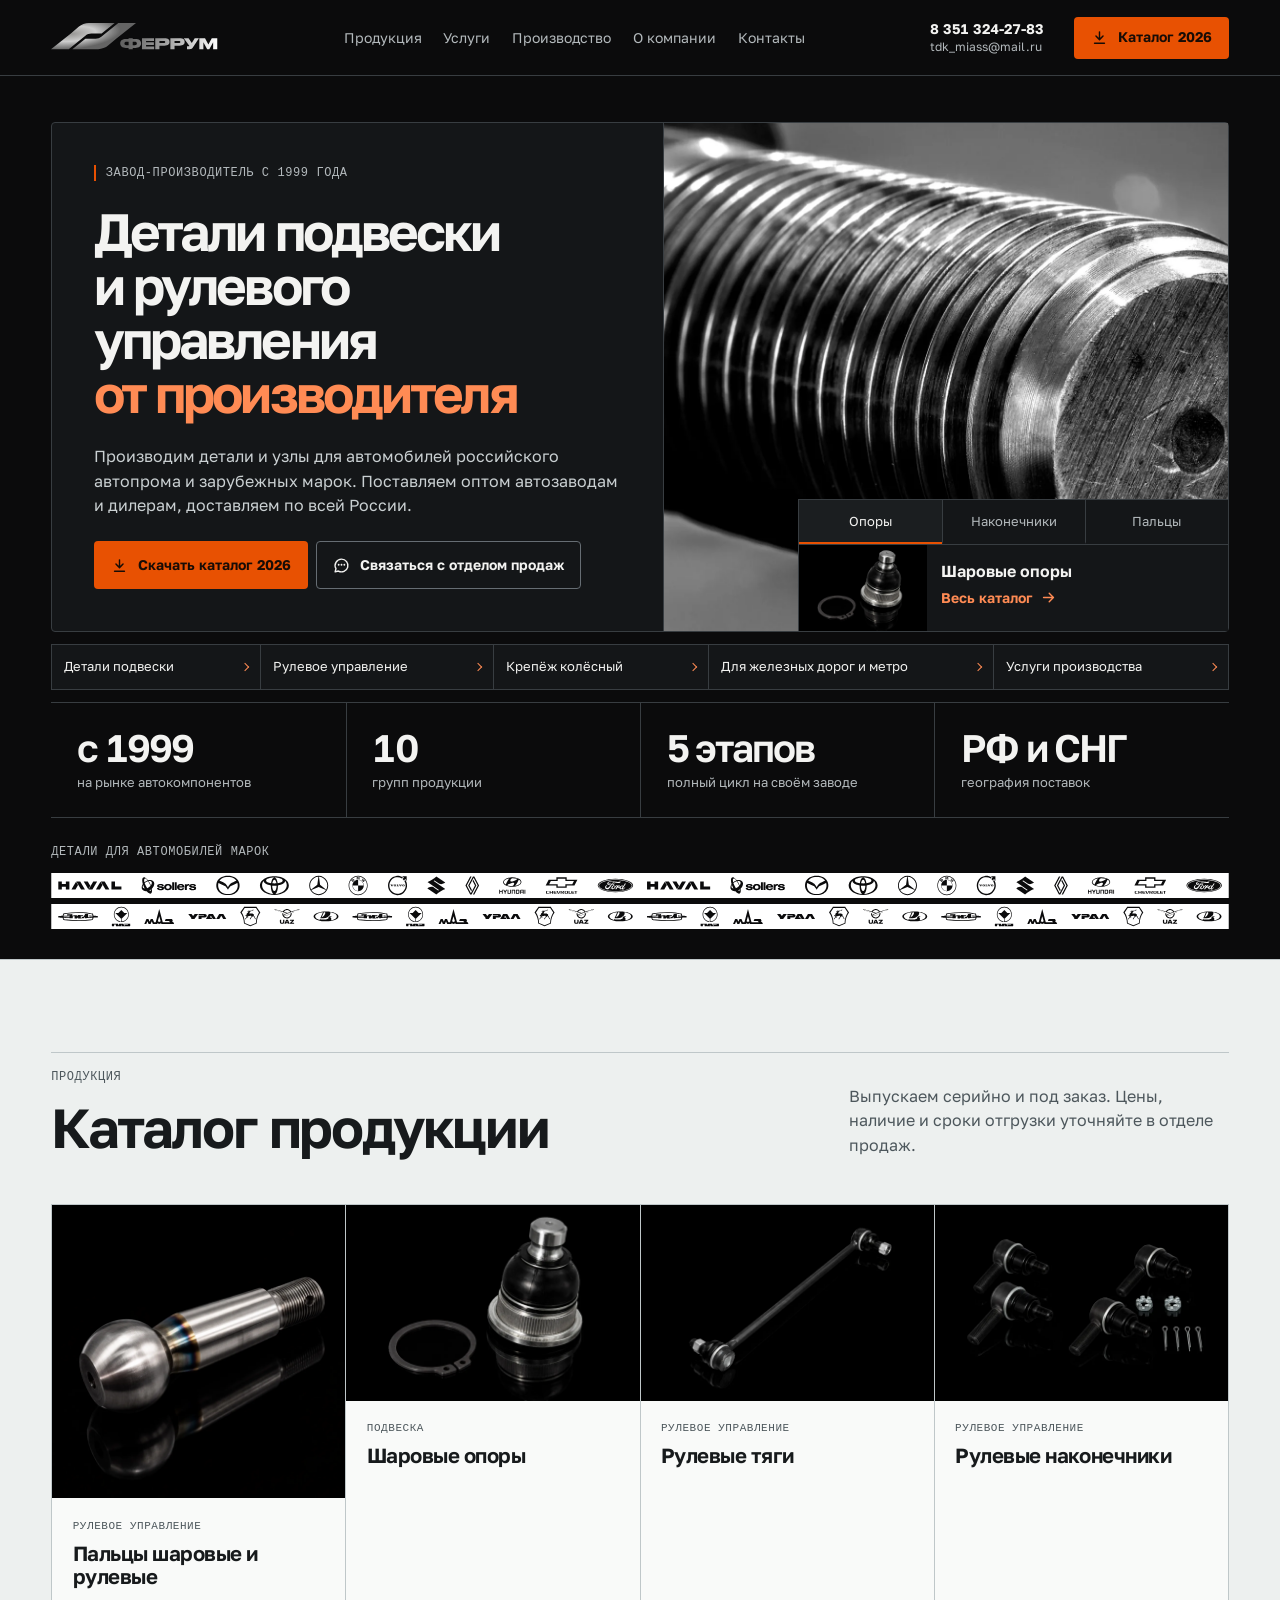
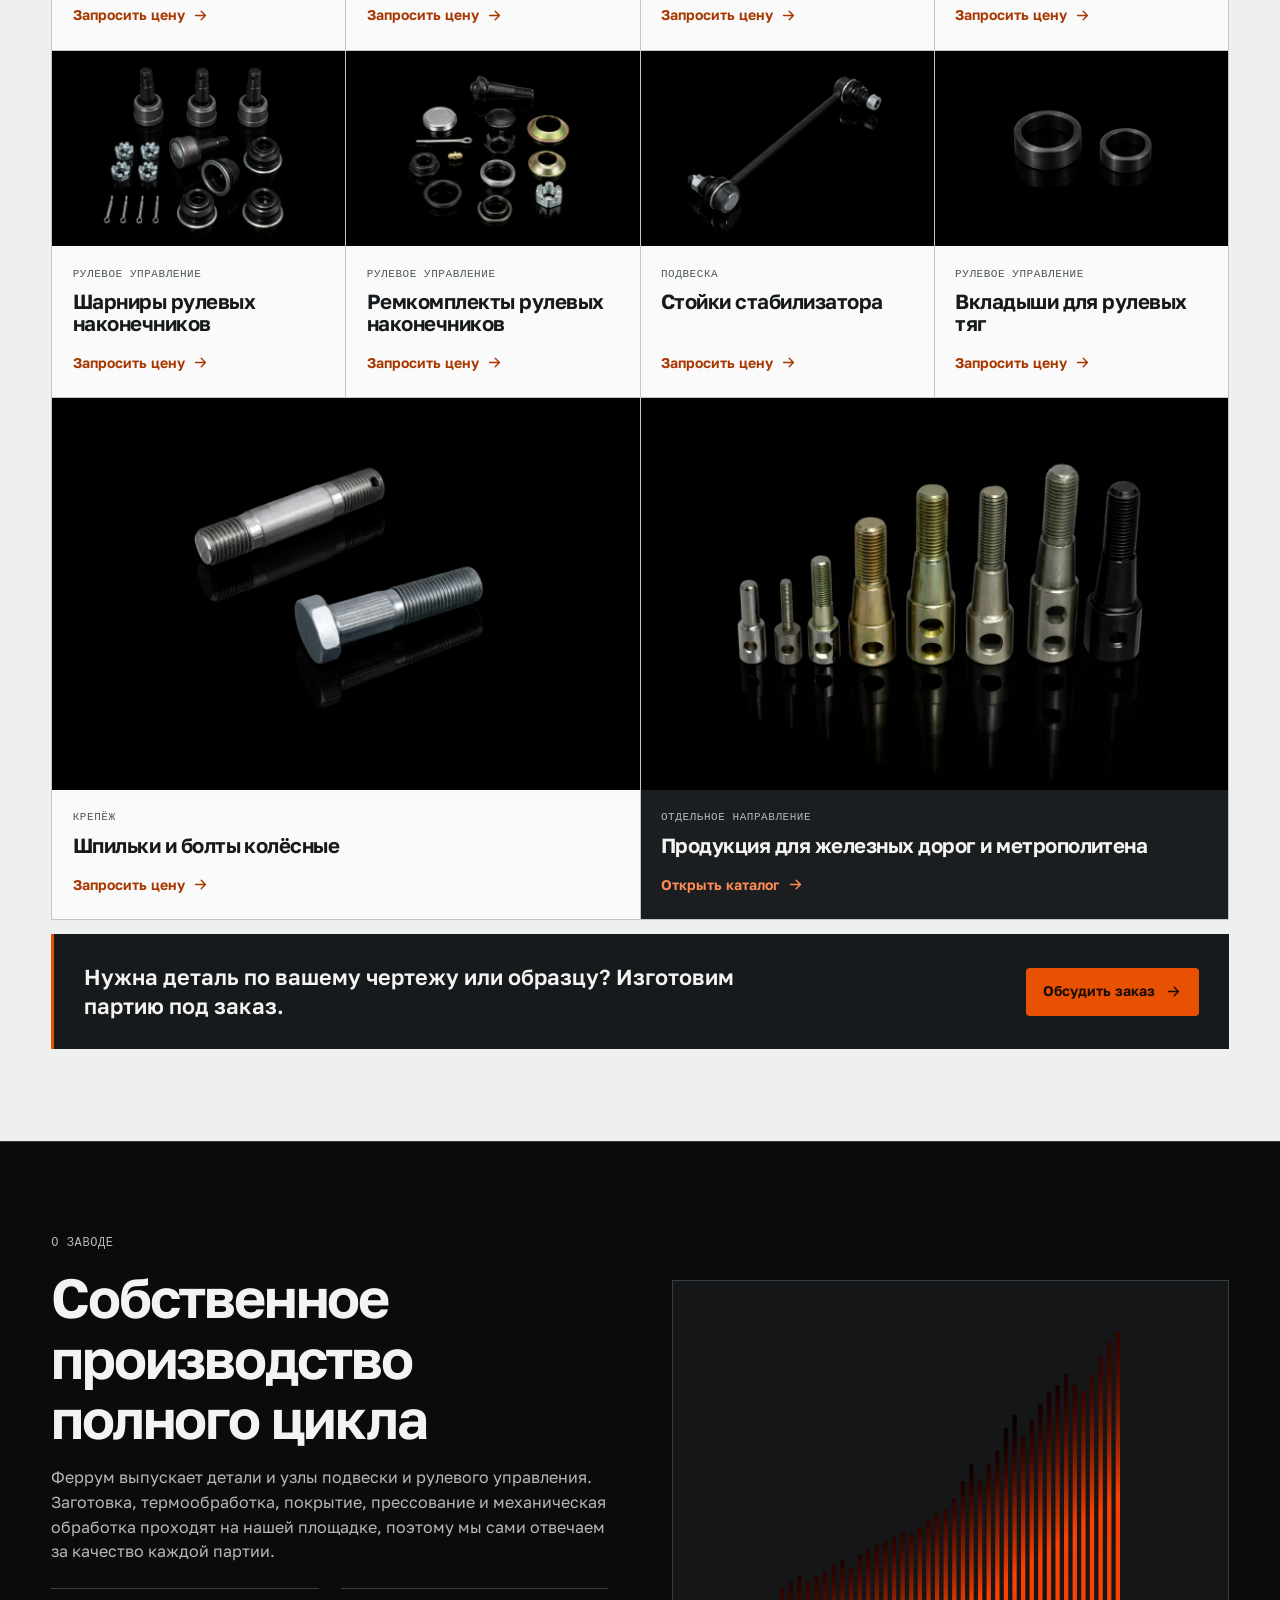
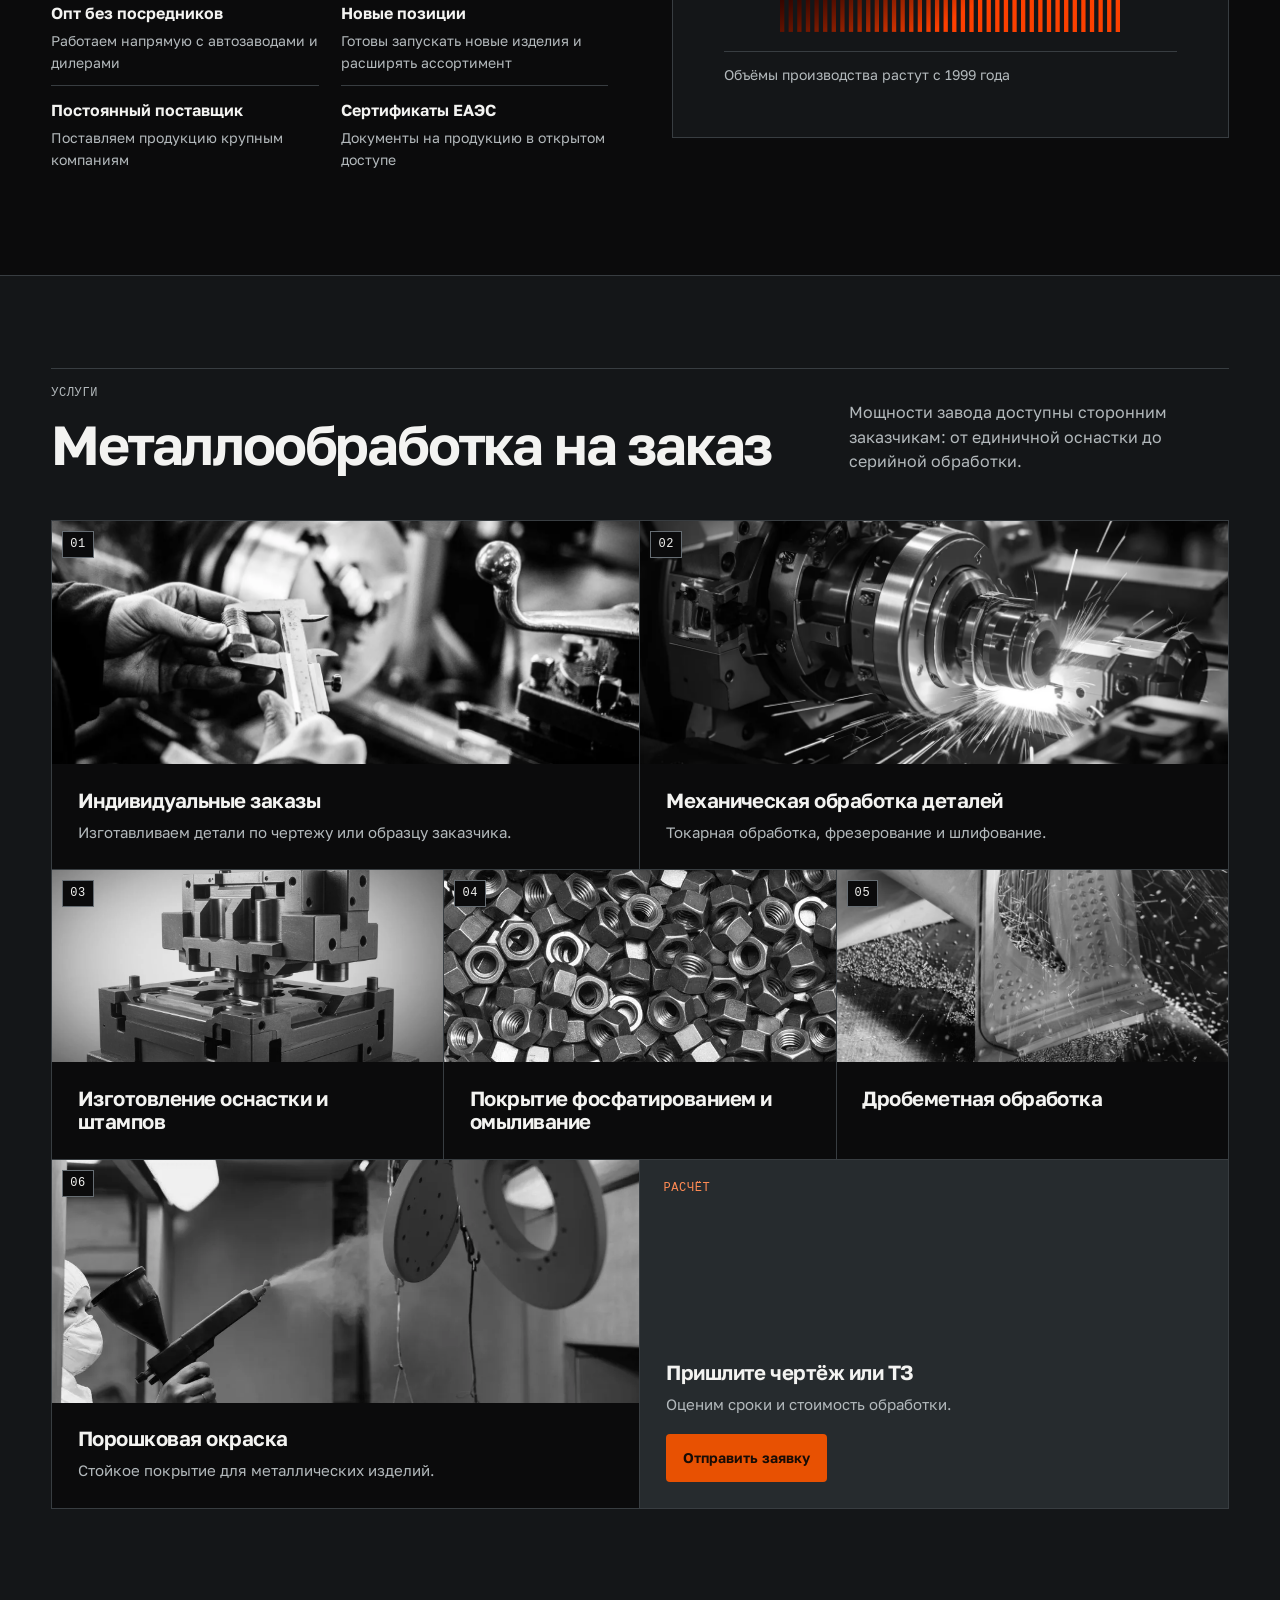
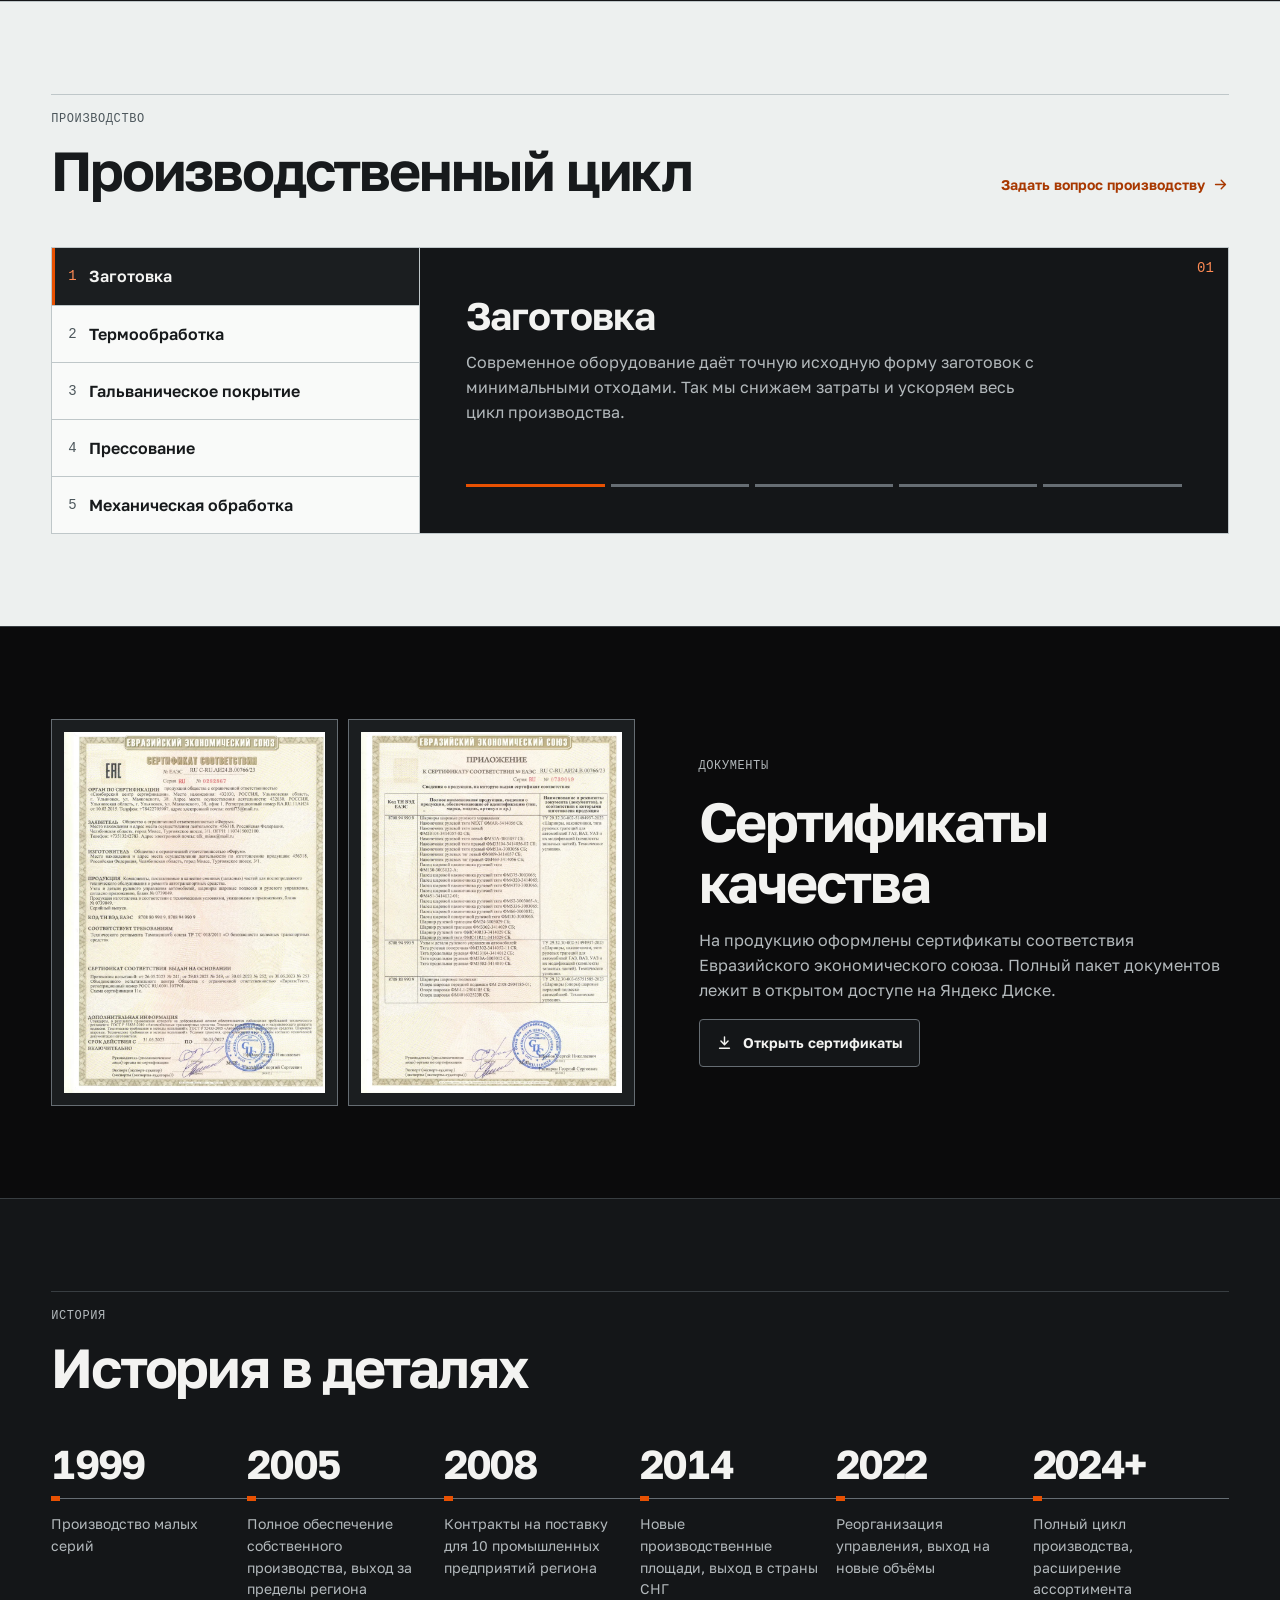
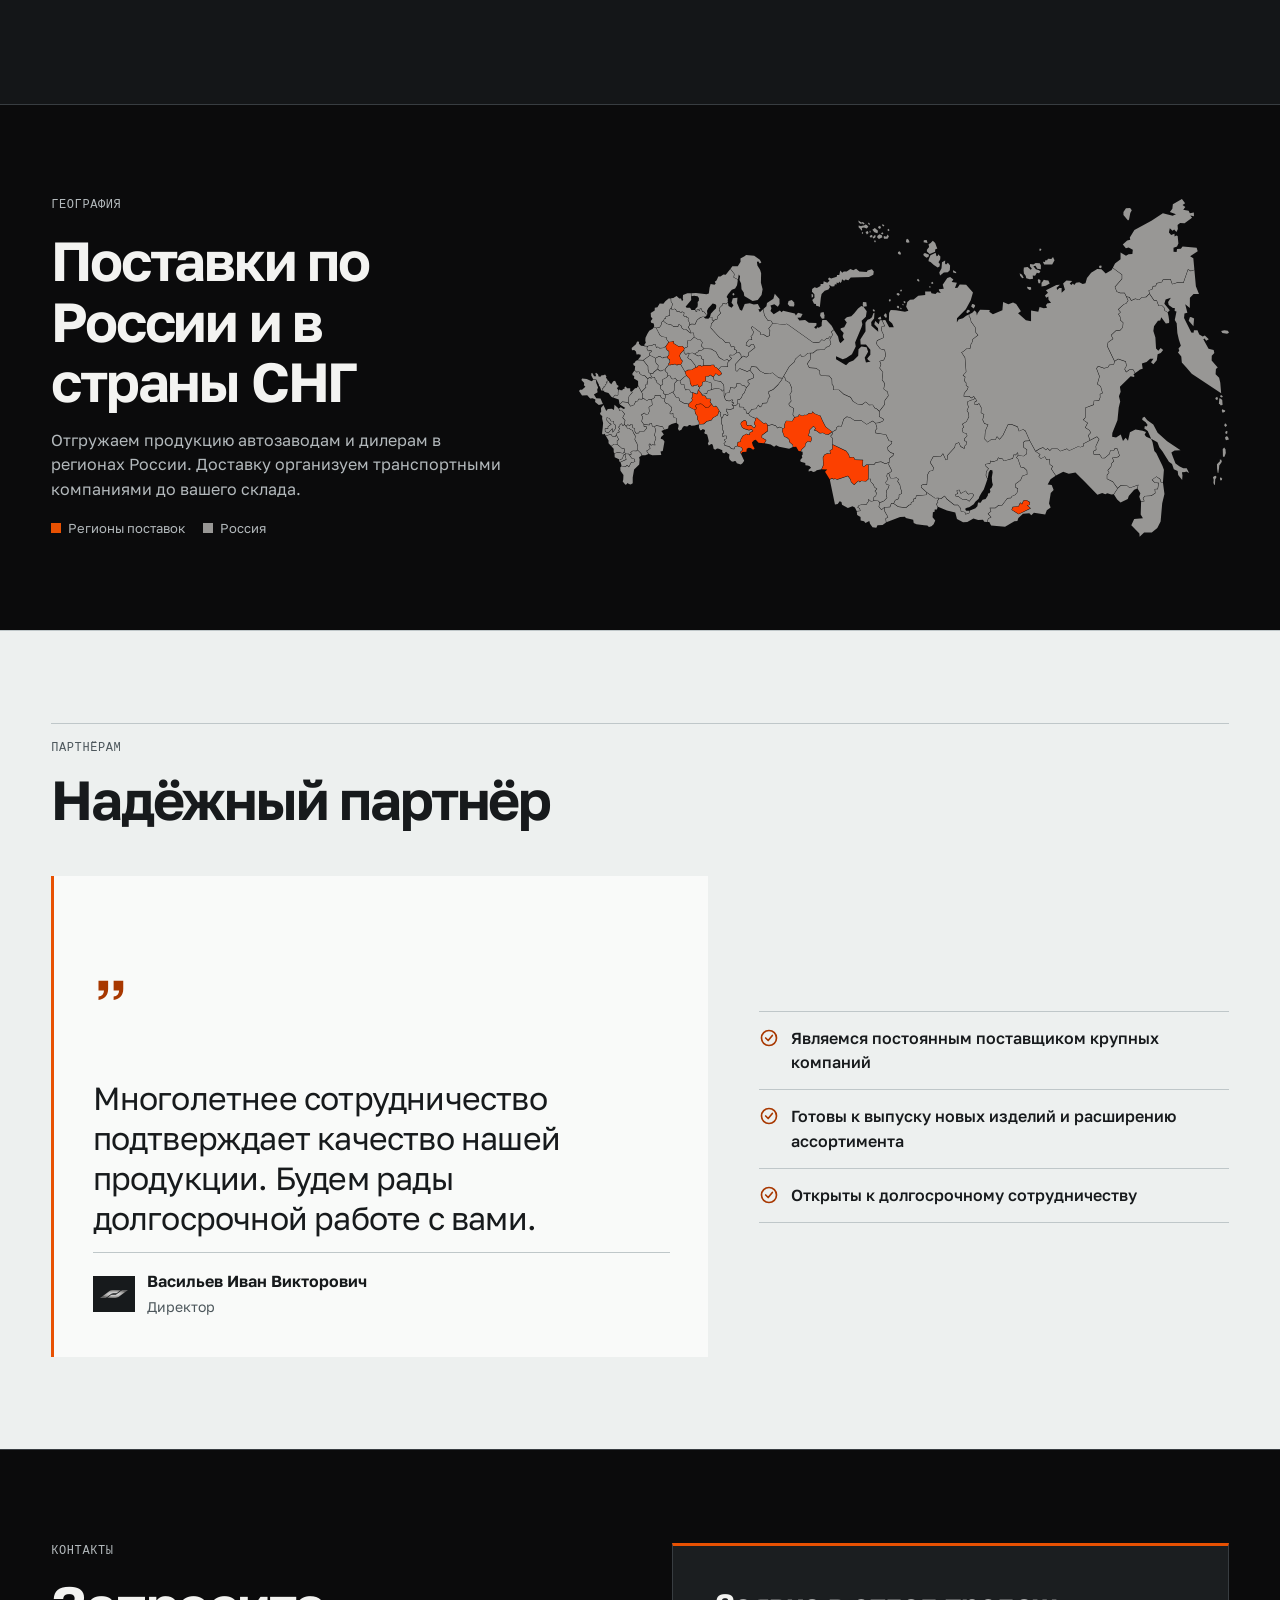
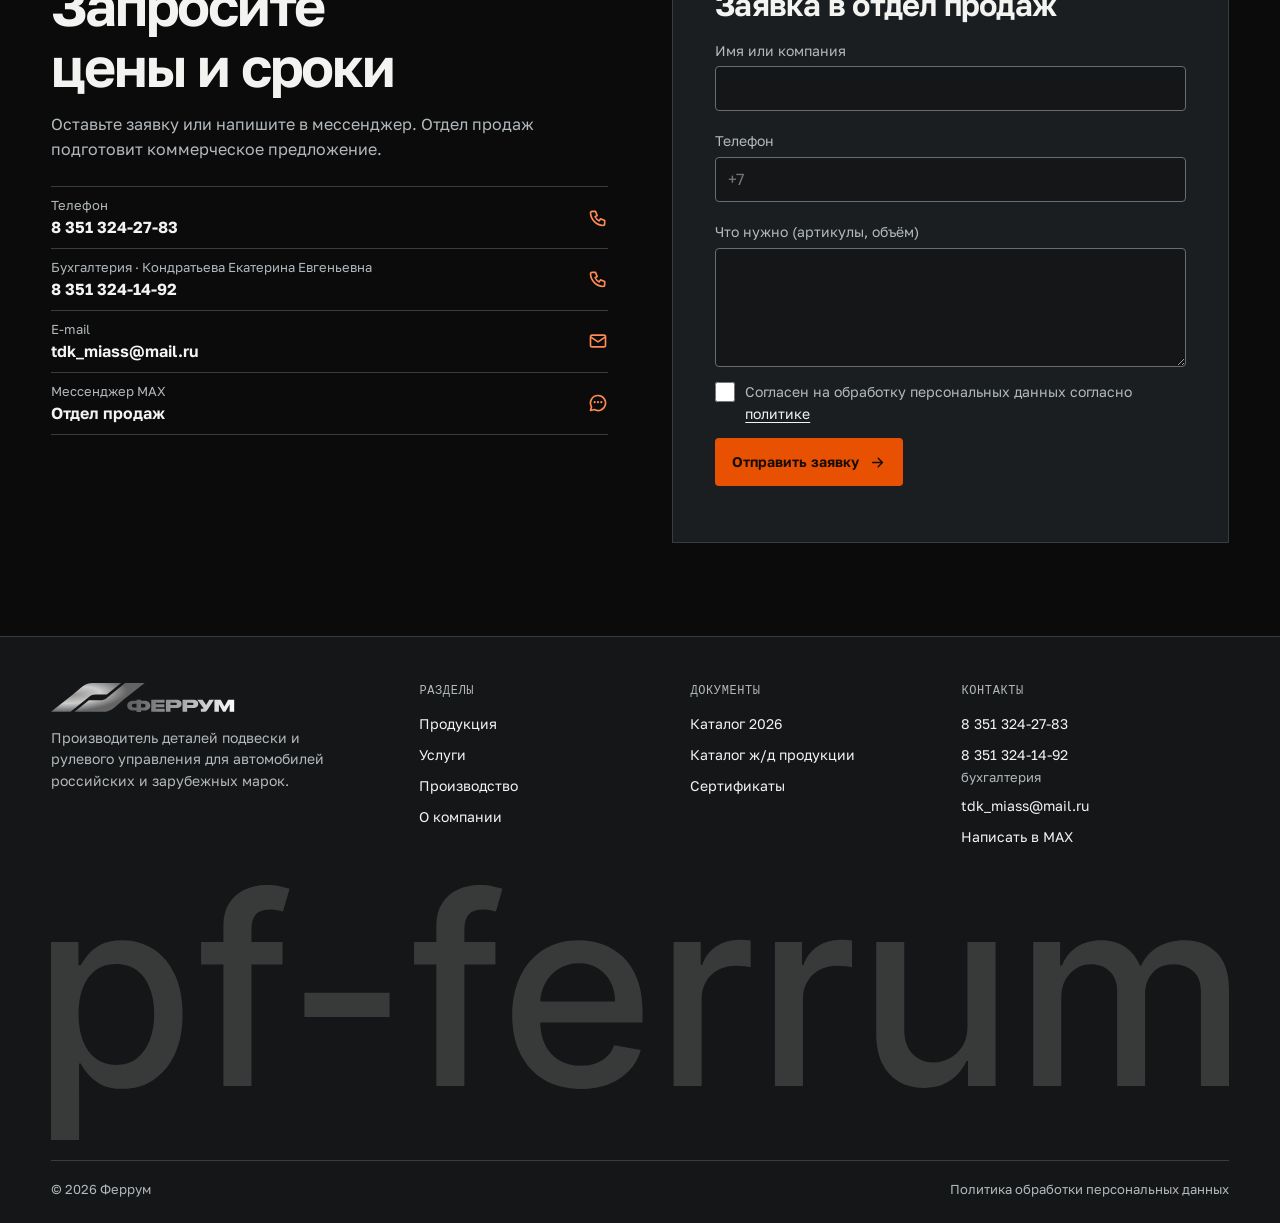
==== commit 00a01e82: "Give Ferrum a precision industrial visual system" ====
--- a/index.html
+++ b/index.html
@@ -18,9 +18,6 @@
   <meta property="og:image" content="https://pf-ferrum.ru/assets/og.jpg">
 
   <link rel="icon" href="assets/favicon.svg" type="image/svg+xml">
-  <link rel="preconnect" href="https://fonts.googleapis.com">
-  <link rel="preconnect" href="https://fonts.gstatic.com" crossorigin>
-  <link href="https://fonts.googleapis.com/css2?family=Inter:wght@400;500;600&family=Montserrat:wght@500;600;700&display=swap" rel="stylesheet">
   <link rel="preload" as="image" href="assets/hero.webp">
   <link rel="stylesheet" href="css/style.css">
 
@@ -91,7 +88,6 @@
 
 <!-- ============ HERO ============ -->
 <section class="hero" id="top">
-  <div class="hero__bg"><img src="assets/hero.webp" alt="" width="1920" height="1215" fetchpriority="high"></div>
   <div class="container">
     <div class="hero__grid">
       <div class="hero__content">
@@ -104,16 +100,23 @@
         </div>
       </div>
 
-      <aside class="hero-card" aria-label="Популярная продукция">
-        <div class="hero-card__tabs" role="tablist">
-          <button class="hero-card__tab" role="tab" aria-selected="true" data-img="assets/products/opory.webp" data-title="Шаровые опоры">Опоры</button>
-          <button class="hero-card__tab" role="tab" aria-selected="false" data-img="assets/products/nakonechniki.webp" data-title="Рулевые наконечники">Наконечники</button>
-          <button class="hero-card__tab" role="tab" aria-selected="false" data-img="assets/products/palcy.webp" data-title="Пальцы шаровые и рулевые">Пальцы</button>
-        </div>
-        <div class="hero-card__img"><img id="heroCardImg" src="assets/products/opory.webp" alt="Шаровые опоры" width="1200" height="800"></div>
-        <div class="hero-card__title" id="heroCardTitle">Шаровые опоры</div>
-        <a class="link-arrow" href="#products">Весь каталог <svg aria-hidden="true"><use href="#i-arrow"/></svg></a>
-      </aside>
+      <div class="hero__visual">
+        <div class="hero__bg"><img src="assets/hero.webp" alt="" width="1920" height="1215" fetchpriority="high"></div>
+        <aside class="hero-card" aria-label="Популярная продукция">
+          <div class="hero-card__tabs" role="tablist" aria-label="Группы популярной продукции">
+            <button id="heroTabSupports" class="hero-card__tab" role="tab" aria-controls="heroCardPanel" aria-selected="true" data-img="assets/products/opory.webp" data-title="Шаровые опоры">Опоры</button>
+            <button id="heroTabEnds" class="hero-card__tab" role="tab" aria-controls="heroCardPanel" aria-selected="false" tabindex="-1" data-img="assets/products/nakonechniki.webp" data-title="Рулевые наконечники">Наконечники</button>
+            <button id="heroTabPins" class="hero-card__tab" role="tab" aria-controls="heroCardPanel" aria-selected="false" tabindex="-1" data-img="assets/products/palcy.webp" data-title="Пальцы шаровые и рулевые">Пальцы</button>
+          </div>
+          <div class="hero-card__panel" id="heroCardPanel" role="tabpanel" aria-labelledby="heroTabSupports">
+            <div class="hero-card__img"><img id="heroCardImg" src="assets/products/opory.webp" alt="Шаровые опоры" width="1200" height="800"></div>
+            <div class="hero-card__info">
+              <div class="hero-card__title" id="heroCardTitle" aria-live="polite">Шаровые опоры</div>
+              <a class="link-arrow" href="#products">Весь каталог <svg aria-hidden="true"><use href="#i-arrow"/></svg></a>
+            </div>
+          </div>
+        </aside>
+      </div>
     </div>
 
     <nav class="hero__chips" aria-label="Разделы продукции">
@@ -136,11 +139,13 @@
 <!-- ============ BRANDS ============ -->
 <section class="brands" aria-label="Марки автомобилей">
   <div class="container"><p class="brands__label">Детали для автомобилей марок</p></div>
-  <div class="marquee" aria-hidden="true">
-    <img src="assets/brands-row1.svg" alt="" width="3346" height="70" loading="lazy"><img src="assets/brands-row1.svg" alt="" width="3346" height="70" loading="lazy">
-  </div>
-  <div class="marquee marquee--rev" aria-hidden="true">
-    <img src="assets/brands-row2.svg" alt="" width="3346" height="70" loading="lazy"><img src="assets/brands-row2.svg" alt="" width="3346" height="70" loading="lazy">
+  <div class="container brands__rows" role="group" aria-label="Логотипы автомобильных марок" tabindex="0">
+    <div class="marquee" aria-hidden="true">
+      <img src="assets/brands-row1.svg" alt="" width="3346" height="70" loading="lazy">
+    </div>
+    <div class="marquee marquee--rev" aria-hidden="true">
+      <img src="assets/brands-row2.svg" alt="" width="3346" height="70" loading="lazy">
+    </div>
   </div>
   <p class="sr-only">Toyota, Mercedes-Benz, BMW, Volvo, Suzuki, Renault, Hyundai, Chevrolet, ПАЗ, МАЗ, Урал, ГАЗ, UAZ, Lada, ЗиЛ</p>
 </section>
@@ -281,7 +286,7 @@
       <article class="service service--lg service--cta reveal">
         <span class="service__num">Расчёт</span>
         <div><h3>Пришлите чертёж или ТЗ</h3><p>Оценим сроки и стоимость обработки.</p>
-          <a class="btn btn--dark" href="#contacts" style="margin-top:20px">Отправить заявку</a></div>
+          <a class="btn btn--dark" href="#contacts">Отправить заявку</a></div>
       </article>
     </div>
   </div>
@@ -299,7 +304,7 @@
     </div>
 
     <div class="cycle reveal">
-      <div class="cycle__steps" role="tablist" aria-label="Этапы производства">
+      <div class="cycle__steps" role="tablist" aria-label="Этапы производства" aria-orientation="vertical">
         <button class="cycle__step" role="tab" id="t1" aria-controls="p1" aria-selected="true"><i>1</i>Заготовка</button>
         <button class="cycle__step" role="tab" id="t2" aria-controls="p2" aria-selected="false" tabindex="-1"><i>2</i>Термообработка</button>
         <button class="cycle__step" role="tab" id="t3" aria-controls="p3" aria-selected="false" tabindex="-1"><i>3</i>Гальваническое покрытие</button>
@@ -307,27 +312,27 @@
         <button class="cycle__step" role="tab" id="t5" aria-controls="p5" aria-selected="false" tabindex="-1"><i>5</i>Механическая обработка</button>
       </div>
 
-      <div class="cycle__panel" role="tabpanel" id="p1" aria-labelledby="t1">
+      <div class="cycle__panel" role="tabpanel" tabindex="0" id="p1" aria-labelledby="t1">
         <div><h3>Заготовка</h3><p>Современное оборудование даёт точную исходную форму заготовок с минимальными отходами. Так мы снижаем затраты и ускоряем весь цикл производства.</p></div>
         <div class="cycle__progress"><span class="on"></span><span></span><span></span><span></span><span></span></div>
         <span class="cycle__big" aria-hidden="true">01</span>
       </div>
-      <div class="cycle__panel" role="tabpanel" id="p2" aria-labelledby="t2" hidden>
+      <div class="cycle__panel" role="tabpanel" tabindex="0" id="p2" aria-labelledby="t2" hidden>
         <div><h3>Термообработка</h3><p>Точно контролируем нагрев и охлаждение. Деталь получает нужную твёрдость и износостойкость под конкретную задачу.</p></div>
         <div class="cycle__progress"><span class="on"></span><span class="on"></span><span></span><span></span><span></span></div>
         <span class="cycle__big" aria-hidden="true">02</span>
       </div>
-      <div class="cycle__panel" role="tabpanel" id="p3" aria-labelledby="t3" hidden>
+      <div class="cycle__panel" role="tabpanel" tabindex="0" id="p3" aria-labelledby="t3" hidden>
         <div><h3>Гальваническое покрытие</h3><p>Наносим на заготовки химическое фосфатное покрытие с омыливанием перед операцией высадки деталей.</p></div>
         <div class="cycle__progress"><span class="on"></span><span class="on"></span><span class="on"></span><span></span><span></span></div>
         <span class="cycle__big" aria-hidden="true">03</span>
       </div>
-      <div class="cycle__panel" role="tabpanel" id="p4" aria-labelledby="t4" hidden>
+      <div class="cycle__panel" role="tabpanel" tabindex="0" id="p4" aria-labelledby="t4" hidden>
         <div><h3>Прессование</h3><p>Прессуем холодным и горячим методом под высоким давлением. Деталь получается прочнее, а себестоимость ниже.</p></div>
         <div class="cycle__progress"><span class="on"></span><span class="on"></span><span class="on"></span><span class="on"></span><span></span></div>
         <span class="cycle__big" aria-hidden="true">04</span>
       </div>
-      <div class="cycle__panel" role="tabpanel" id="p5" aria-labelledby="t5" hidden>
+      <div class="cycle__panel" role="tabpanel" tabindex="0" id="p5" aria-labelledby="t5" hidden>
         <div><h3>Механическая обработка</h3><p>Высокоточное резание, фрезерование и шлифование дают точную геометрию и чистую поверхность детали.</p></div>
         <div class="cycle__progress"><span class="on"></span><span class="on"></span><span class="on"></span><span class="on"></span><span class="on"></span></div>
         <span class="cycle__big" aria-hidden="true">05</span>
@@ -361,7 +366,7 @@
         <h2>История в деталях</h2>
       </div>
     </div>
-    <ol class="timeline reveal" style="list-style:none;margin:0;padding:0">
+    <ol class="timeline reveal">
       <li class="tl"><span class="tl__year">1999</span><span class="tl__dot"></span><p>Производство малых серий</p></li>
       <li class="tl"><span class="tl__year">2005</span><span class="tl__dot"></span><p>Полное обеспечение собственного производства, выход за пределы региона</p></li>
       <li class="tl"><span class="tl__year">2008</span><span class="tl__dot"></span><p>Контракты на поставку для 10 промышленных предприятий региона</p></li>
@@ -395,7 +400,7 @@
       </div>
     </div>
     <div class="lead-block">
-      <figure class="quote reveal" style="margin:0">
+      <figure class="quote reveal">
         <svg class="quote__mark" aria-hidden="true"><use href="#i-quote"/></svg>
         <blockquote>Многолетнее сотрудничество подтверждает качество нашей продукции. Будем рады долгосрочной работе с вами.</blockquote>
         <figcaption class="quote__person">
@@ -431,13 +436,13 @@
       <h3>Заявка в отдел продаж</h3>
       <div class="field">
         <label for="f-name">Имя или компания</label>
-        <input id="f-name" name="name" type="text" autocomplete="organization" required>
-        <span class="error" aria-live="polite"></span>
+        <input id="f-name" name="name" type="text" autocomplete="organization" aria-describedby="f-name-error" required>
+        <span id="f-name-error" class="error" aria-live="polite"></span>
       </div>
       <div class="field">
         <label for="f-phone">Телефон</label>
-        <input id="f-phone" name="phone" type="tel" inputmode="tel" autocomplete="tel" placeholder="+7" required>
-        <span class="error" aria-live="polite"></span>
+        <input id="f-phone" name="phone" type="tel" inputmode="tel" autocomplete="tel" placeholder="+7" aria-describedby="f-phone-error" required>
+        <span id="f-phone-error" class="error" aria-live="polite"></span>
       </div>
       <div class="field">
         <label for="f-msg">Что нужно (артикулы, объём)</label>
@@ -494,9 +499,8 @@
       <a href="politika_konfidentsialnosti/">Политика обработки персональных данных</a>
     </div>
   </div>
+  <a class="fab" href="https://max.ru/u/f9LHodD0cOIPjQpDLJcG_gZLdwAc3dzEbi4NWwQcr8_NQFJjHxBjDzo1TbI" target="_blank" rel="noopener" aria-label="Написать в отдел продаж"><svg aria-hidden="true"><use href="#i-chat"/></svg></a>
 </footer>
-
-<a class="fab" href="https://max.ru/u/f9LHodD0cOIPjQpDLJcG_gZLdwAc3dzEbi4NWwQcr8_NQFJjHxBjDzo1TbI" target="_blank" rel="noopener" aria-label="Написать в отдел продаж"><svg aria-hidden="true"><use href="#i-chat"/></svg></a>
 
 <script src="js/main.js" defer></script>
 
--- a/css/style.css
+++ b/css/style.css
@@ -1,415 +1,413 @@
-/* ФЕРРУМ — pf-ferrum.ru
-   Тёмная индустриальная тема + светлые секции каталога (по мотивам artfasad37.ru) */
+/* ФЕРРУМ — тёмный графит, светлые поля каталога и фирменный оранжевый. */
+@font-face {
+  font-family: 'Golos Text';
+  font-style: normal;
+  font-weight: 400 700;
+  font-display: swap;
+  src: url("../assets/fonts/golos-text-cyrillic.woff2") format('woff2');
+  unicode-range: U+0301, U+0400-045F, U+0490-0491, U+04B0-04B1, U+2116;
+}
+
+@font-face {
+  font-family: 'Golos Text';
+  font-style: normal;
+  font-weight: 400 700;
+  font-display: swap;
+  src: url("../assets/fonts/golos-text-latin.woff2") format('woff2');
+  unicode-range: U+0000-00FF, U+0131, U+0152-0153, U+02BB-02BC, U+02C6, U+02DA, U+02DC, U+0304, U+0308, U+0329, U+2000-206F, U+20AC, U+2122, U+2191, U+2193, U+2212, U+2215, U+FEFF, U+FFFD;
+}
 
 :root {
-  --accent: #E85102;
-  --accent-hover: #FF6A1F;
-  --accent-ink: #FFFFFF;
-
-  --bg: #0B0B0C;
-  --bg-2: #141416;
-  --surface: #1B1B1E;
-  --line: rgba(255, 255, 255, .10);
-  --line-strong: rgba(255, 255, 255, .22);
-  --text: #F2F2F0;
-  --muted: #A3A3A0;
-
-  --light: #F3F3F1;
-  --light-card: #FFFFFF;
-  --ink: #141416;
-  --ink-muted: #5E5E5B;
-  --ink-line: rgba(20, 20, 22, .10);
-
-  --radius: 20px;
-  --radius-sm: 12px;
-  --container: 1280px;
-  --gutter: clamp(16px, 4vw, 40px);
-  --header-h: 72px;
-
-  --font-head: "Montserrat", "Segoe UI", Arial, sans-serif;
-  --font-body: "Inter", "Segoe UI", Arial, sans-serif;
-
-  --ease: cubic-bezier(.2, .7, .2, 1);
+  --accent: #e85102;
+  --accent-hover: #ff7430;
+  --accent-ink: #170c06;
+  --accent-text: #ff8b54;
+  --accent-on-light: #a83800;
+  --bg: #0b0b0c;
+  --bg-2: #141618;
+  --surface: #1b1e20;
+  --line: #383d41;
+  --line-strong: #666d73;
+  --text: #f3f3f1;
+  --muted: #b3b9bc;
+  --light: #edf0ef;
+  --light-card: #f9faf9;
+  --ink: #171a1c;
+  --ink-muted: #4d575c;
+  --ink-line: #bfc7c9;
+  --radius: 4px;
+  --container: 1440px;
+  --gutter: clamp(18px, 4vw, 56px);
+  --header-h: 76px;
+  --font: "Golos Text", "Segoe UI", Arial, sans-serif;
+  --technical: ui-monospace, "Cascadia Mono", Consolas, monospace;
 }
 
 *, *::before, *::after { box-sizing: border-box; }
-html { scroll-behavior: smooth; scroll-padding-top: calc(var(--header-h) + 12px); -webkit-text-size-adjust: 100%; }
-body {
-  margin: 0;
-  font-family: var(--font-body);
-  font-size: 16px;
-  line-height: 1.55;
-  color: var(--text);
-  background: var(--bg);
-  -webkit-font-smoothing: antialiased;
-  overflow-x: hidden;
-}
+html { scroll-behavior: smooth; scroll-padding-top: calc(var(--header-h) + 14px); -webkit-text-size-adjust: 100%; }
+body { margin: 0; color: var(--text); background: var(--bg); font: 16px/1.55 var(--font); }
 img, svg { display: block; max-width: 100%; }
 a { color: inherit; text-decoration: none; }
 button { font: inherit; color: inherit; cursor: pointer; }
-:focus-visible { outline: 2px solid var(--accent); outline-offset: 3px; border-radius: 6px; }
-.sr-only { position: absolute; width: 1px; height: 1px; overflow: hidden; clip: rect(0 0 0 0); white-space: nowrap; }
-
-.container { width: 100%; max-width: var(--container); margin: 0 auto; padding: 0 var(--gutter); }
-
-h1, h2, h3 { font-family: var(--font-head); font-weight: 600; line-height: 1.12; margin: 0; letter-spacing: -.01em; }
-h2 { font-size: clamp(30px, 4.2vw, 52px); }
-h3 { font-size: clamp(18px, 1.6vw, 22px); }
-p { margin: 0; }
-
-.eyebrow {
-  display: inline-flex; align-items: center; gap: 10px;
-  font-size: 13px; font-weight: 500; letter-spacing: .08em; text-transform: uppercase;
-  color: var(--muted);
-}
-.eyebrow::before { content: ""; width: 8px; height: 8px; border-radius: 50%; background: var(--accent); }
-
-.section { padding: clamp(64px, 9vw, 120px) 0; }
-.section--light { background: var(--light); color: var(--ink); }
-.section--light .eyebrow { color: var(--ink-muted); }
+:focus-visible { outline: 2px solid currentColor; outline-offset: 4px; }
+.sr-only { position: absolute; width: 1px; height: 1px; overflow: hidden; clip-path: inset(50%); white-space: nowrap; }
+.sr-only:focus-visible {
+  position: fixed; z-index: 60; top: 12px; left: var(--gutter);
+  width: auto; height: auto; padding: 12px 16px; clip-path: none;
+  color: var(--ink); background: var(--light-card);
+}
+.container { width: min(100% - 2 * var(--gutter), var(--container)); margin-inline: auto; }
+h1, h2, h3 { margin: 0; font-weight: 650; line-height: 1.1; letter-spacing: -.04em; }
+h2 { font-size: clamp(32px, 4.3vw, 63px); text-wrap: balance; }
+h3 { font-size: clamp(19px, 1.6vw, 25px); letter-spacing: -.025em; }
+p, figure { margin: 0; }
+.eyebrow, .brands__label, .product__tag, .service__num, .footer h4 {
+  font: 500 12px/1.4 var(--technical); text-transform: uppercase; letter-spacing: .05em;
+}
+.eyebrow { display: block; color: var(--muted); }
+.section {
+  --section-line: var(--line);
+  padding: clamp(60px, 7.2vw, 108px) 0;
+  border-top: 1px solid var(--section-line);
+}
 .section--alt { background: var(--bg-2); }
-.section-head { display: flex; flex-wrap: wrap; align-items: end; justify-content: space-between; gap: 20px 40px; margin-bottom: clamp(32px, 4vw, 56px); }
-.section-head__text { max-width: 720px; display: grid; gap: 16px; }
-.section-head__lead { color: var(--muted); max-width: 560px; }
-.section--light .section-head__lead { color: var(--ink-muted); }
-
-/* ---------- Buttons ---------- */
+.section--light { --section-line: var(--ink-line); background: var(--light); color: var(--ink); }
+.section--light .eyebrow, .section--light .section-head__lead { color: var(--ink-muted); }
+.section-head {
+  display: flex; flex-wrap: wrap; align-items: end; justify-content: space-between;
+  gap: 16px 32px; margin-bottom: clamp(26px, 3.6vw, 48px);
+  padding-top: 16px; border-top: 1px solid var(--section-line);
+}
+.section-head__text { display: grid; gap: 12px; }
+.section-head__lead { max-width: 38ch; color: var(--muted); }
+
 .btn {
-  display: inline-flex; align-items: center; justify-content: center; gap: 12px;
-  min-height: 52px; padding: 0 26px;
-  border-radius: 999px; border: 1px solid transparent;
-  font-weight: 600; font-size: 15px; white-space: nowrap;
-  transition: background-color .2s var(--ease), color .2s var(--ease), border-color .2s var(--ease), transform .2s var(--ease);
-}
-.btn svg { width: 18px; height: 18px; flex: none; }
+  display: inline-flex; align-items: center; justify-content: center; gap: 10px;
+  min-height: 48px; padding: 8px 16px; border: 1px solid transparent; border-radius: var(--radius);
+  font-size: 14px; font-weight: 650; line-height: 1.3; text-align: center;
+  transition: color .15s, background-color .15s, border-color .15s;
+}
+.btn svg, .link-arrow svg { width: 17px; height: 17px; flex: none; }
 .btn--accent { background: var(--accent); color: var(--accent-ink); }
 .btn--accent:hover { background: var(--accent-hover); }
-.btn--ghost { border-color: var(--line-strong); color: var(--text); background: rgba(255,255,255,.04); backdrop-filter: blur(8px); }
-.btn--ghost:hover { border-color: var(--text); }
-.btn--dark { background: var(--ink); color: #fff; }
-.btn--dark:hover { background: #2a2a2e; }
-.btn:active { transform: translateY(1px); }
-
-.link-arrow { display: inline-flex; align-items: center; gap: 8px; font-weight: 600; font-size: 15px; color: var(--accent); }
-.link-arrow svg { width: 16px; height: 16px; transition: transform .2s var(--ease); }
-.link-arrow:hover svg { transform: translateX(4px); }
-
-/* ---------- Header ---------- */
+.btn--accent:focus-visible { outline-color: var(--text); }
+.btn--ghost { border-color: var(--line-strong); color: var(--text); background: var(--bg-2); }
+.btn--ghost:hover { border-color: var(--text); background: var(--surface); }
+.btn--dark { background: var(--ink); color: var(--text); }
+.btn--dark:hover { background: #30373b; }
+.btn:disabled { cursor: wait; }
+.link-arrow {
+  display: inline-flex; align-items: center; gap: 7px; width: fit-content; min-height: 32px;
+  font-size: 14px; font-weight: 650; line-height: 1.25; color: var(--accent-text);
+  text-underline-offset: 4px;
+}
+.link-arrow:hover { text-decoration: underline; }
+.section--light .link-arrow { color: var(--accent-on-light); }
+
 .header {
-  position: fixed; inset: 0 0 auto 0; z-index: 50;
-  height: var(--header-h);
-  transition: background-color .3s var(--ease), border-color .3s var(--ease);
-  border-bottom: 1px solid transparent;
-}
-.header.is-scrolled { background: rgba(11, 11, 12, .86); backdrop-filter: blur(14px); border-color: var(--line); }
-.header__inner { height: 100%; display: flex; align-items: center; gap: 32px; }
-.header__logo img { height: 34px; width: auto; }
-.nav { display: flex; gap: 28px; margin-right: auto; }
-.nav a { font-size: 15px; color: var(--muted); transition: color .2s; padding: 8px 0; }
-.nav a:hover { color: var(--text); }
-.header__phone { font-weight: 600; font-size: 15px; white-space: nowrap; }
+  position: fixed; inset: 0 0 auto; z-index: 50; height: var(--header-h);
+  background: var(--bg); border-bottom: 1px solid var(--line);
+}
+.header__inner { height: 100%; display: flex; align-items: center; gap: clamp(14px, 2.3vw, 36px); }
+.header__logo, .header__phone { flex: none; }
+.header__logo img { width: auto; height: 29px; }
+.nav { display: flex; align-items: center; justify-content: center; gap: clamp(13px, 1.7vw, 27px); margin-inline: auto; }
+.nav a { font-size: 14px; color: var(--muted); white-space: nowrap; padding: 10px 0; }
+.nav a:hover { color: var(--text); text-decoration: underline; text-underline-offset: 5px; }
+.header__phone { font-weight: 650; font-size: 14px; font-variant-numeric: tabular-nums; line-height: 1.35; }
 .header__phone small { display: block; font-weight: 400; font-size: 12px; color: var(--muted); }
-.header .btn { min-height: 44px; padding: 0 20px; font-size: 14px; }
-.burger { display: none; width: 44px; height: 44px; border-radius: 50%; border: 1px solid var(--line-strong); background: transparent; position: relative; }
-.burger span { position: absolute; left: 13px; right: 13px; height: 2px; background: var(--text); transition: transform .25s var(--ease), opacity .2s; }
-.burger span:nth-child(1) { top: 16px; } .burger span:nth-child(2) { top: 21px; } .burger span:nth-child(3) { top: 26px; }
-.menu-open .burger span:nth-child(1) { transform: translateY(5px) rotate(45deg); }
+.header .btn { min-height: 42px; flex: none; }
+.burger { display: none; width: 44px; height: 44px; border-radius: var(--radius); border: 1px solid var(--line-strong); background: var(--surface); position: relative; }
+.burger span { position: absolute; left: 12px; right: 12px; height: 2px; background: var(--text); }
+.burger span:nth-child(1) { top: 14px; }
+.burger span:nth-child(2) { top: 20px; }
+.burger span:nth-child(3) { top: 26px; }
+.menu-open .burger span:nth-child(1) { transform: translateY(6px) rotate(45deg); }
 .menu-open .burger span:nth-child(2) { opacity: 0; }
-.menu-open .burger span:nth-child(3) { transform: translateY(-5px) rotate(-45deg); }
-
+.menu-open .burger span:nth-child(3) { transform: translateY(-6px) rotate(-45deg); }
 .mobile-menu {
-  position: fixed; inset: var(--header-h) 0 0 0; z-index: 49;
-  background: var(--bg); padding: 24px var(--gutter) 40px;
-  display: flex; flex-direction: column; gap: 8px;
-  opacity: 0; visibility: hidden; transform: translateY(-8px);
-  transition: opacity .25s var(--ease), transform .25s var(--ease), visibility .25s;
-  overflow-y: auto;
-}
-.menu-open .mobile-menu { opacity: 1; visibility: visible; transform: none; }
-.mobile-menu a.mobile-menu__link { font-family: var(--font-head); font-size: 26px; font-weight: 600; padding: 12px 0; border-bottom: 1px solid var(--line); }
-.mobile-menu__contacts { margin-top: auto; padding-top: 32px; display: grid; gap: 12px; }
-.mobile-menu__contacts a:not(.btn) { font-size: 18px; font-weight: 600; }
-
-/* ---------- Hero ---------- */
-.hero { position: relative; min-height: 100svh; display: flex; align-items: flex-end; padding: calc(var(--header-h) + 48px) 0 40px; overflow: hidden; isolation: isolate; }
-.hero__bg { position: absolute; inset: 0; z-index: -2; }
-.hero__bg img { width: 100%; height: 100%; object-fit: cover; object-position: 70% 50%; transform: scale(1.05); }
-.hero::before { content: ""; position: absolute; inset: 0; z-index: -1;
-  background:
-    linear-gradient(90deg, rgba(11,11,12,.92) 0%, rgba(11,11,12,.72) 45%, rgba(11,11,12,.25) 100%),
-    linear-gradient(0deg, rgba(11,11,12,.95) 0%, rgba(11,11,12,0) 40%); }
-.hero__grid { display: grid; grid-template-columns: minmax(0, 1fr) 360px; gap: 48px; align-items: end; }
-.hero__content { display: grid; gap: 28px; max-width: 760px; }
-.hero h1 { font-size: clamp(36px, 5.6vw, 76px); font-weight: 600; }
-.hero h1 span { color: var(--accent); }
-.hero__lead { font-size: clamp(16px, 1.4vw, 19px); color: #D6D6D3; max-width: 600px; }
-.hero__actions { display: flex; flex-wrap: wrap; gap: 12px; }
-
-.hero-card {
-  background: rgba(27, 27, 30, .72); backdrop-filter: blur(16px);
-  border: 1px solid var(--line); border-radius: var(--radius);
-  padding: 20px; display: grid; gap: 14px;
-}
-.hero-card__tabs { display: flex; gap: 6px; flex-wrap: wrap; }
-.hero-card__tab { font-size: 12px; padding: 6px 12px; border-radius: 999px; border: 1px solid var(--line); background: transparent; color: var(--muted); min-height: 32px; transition: all .2s; }
-.hero-card__tab[aria-selected="true"] { background: var(--text); color: var(--ink); border-color: var(--text); }
-.hero-card__img { aspect-ratio: 3/2; border-radius: var(--radius-sm); background: #000; overflow: hidden; }
-.hero-card__img img { width: 100%; height: 100%; object-fit: cover; transition: opacity .35s var(--ease); }
-.hero-card__title { font-family: var(--font-head); font-weight: 600; font-size: 18px; }
-
-.hero__chips { margin-top: 48px; display: flex; flex-wrap: wrap; gap: 10px; }
-.chip { display: inline-flex; align-items: center; min-height: 44px; padding: 0 18px; border-radius: 999px; border: 1px solid var(--line-strong); background: rgba(11,11,12,.45); backdrop-filter: blur(8px); font-size: 14px; transition: border-color .2s, background-color .2s; }
-.chip:hover { border-color: var(--accent); background: rgba(232,81,2,.12); }
-
-.stats { margin-top: 40px; display: grid; grid-template-columns: repeat(4, 1fr); border-top: 1px solid var(--line); }
-.stat { padding: 22px 24px 0 0; display: grid; gap: 4px; }
-.stat + .stat { padding-left: 24px; border-left: 1px solid var(--line); }
-.stat b { font-family: var(--font-head); font-size: clamp(26px, 3vw, 40px); font-weight: 600; line-height: 1; }
-.stat span { color: var(--muted); font-size: 14px; }
-
-/* ---------- Brands marquee ---------- */
-.brands { background: var(--bg); padding: 28px 0 32px; overflow: hidden; }
-.brands__label { font-size: 13px; letter-spacing: .08em; text-transform: uppercase; color: var(--muted); margin-bottom: 18px; }
-/* SVG-трафарет: белая лента с прорезанными логотипами, нужен тёмный фон */
-.marquee { display: flex; width: max-content; animation: marquee 60s linear infinite; }
-.marquee img { height: 44px; width: auto; max-width: none; }
-.marquee--rev { animation-direction: reverse; margin-top: 14px; }
-@keyframes marquee { to { transform: translateX(-50%); } }
-
-/* ---------- Products ---------- */
-.products-grid { display: grid; grid-template-columns: repeat(4, 1fr); gap: 16px; }
-.product {
-  background: var(--light-card); border-radius: var(--radius);
-  display: flex; flex-direction: column; overflow: hidden;
-  border: 1px solid var(--ink-line);
-  transition: transform .3s var(--ease), box-shadow .3s var(--ease);
-}
-.product:hover { transform: translateY(-4px); box-shadow: 0 18px 40px -18px rgba(0,0,0,.28); }
-.product__img { aspect-ratio: 4/3; background: #000; overflow: hidden; }
-.product__img img { width: 100%; height: 100%; object-fit: cover; transition: transform .6s var(--ease); }
-.product:hover .product__img img { transform: scale(1.05); }
-.product__body { padding: 20px 20px 22px; display: flex; flex-direction: column; gap: 14px; flex: 1; }
-.product__tag { font-size: 12px; color: var(--ink-muted); letter-spacing: .04em; text-transform: uppercase; }
-.product h3 { font-size: 19px; }
-.product .link-arrow { margin-top: auto; }
+  display: none; position: fixed; inset: var(--header-h) 0 0; z-index: 49;
+  overflow-y: auto; background: var(--bg-2); padding: 16px var(--gutter) 32px;
+  flex-direction: column;
+}
+.menu-open .mobile-menu { display: flex; }
+.mobile-menu__link { padding: 13px 0; border-bottom: 1px solid var(--line); font-size: 22px; font-weight: 600; }
+.mobile-menu__contacts { margin-top: auto; padding-top: 26px; display: grid; gap: 14px; }
+.mobile-menu__contacts a:not(.btn) { width: fit-content; }
+
+.hero { padding: calc(var(--header-h) + clamp(24px, 3.6vw, 54px)) 0 0; }
+.hero__grid {
+  display: grid; grid-template-columns: minmax(0, 1.08fr) minmax(0, 1fr);
+  min-height: clamp(425px, 36vw, 555px);
+  background: var(--bg-2); border: 1px solid var(--line); border-radius: var(--radius);
+}
+.hero__content { align-self: center; padding: clamp(22px, 3.25vw, 54px); display: grid; gap: clamp(16px, 1.8vw, 26px); }
+.hero .eyebrow { border-left: 2px solid var(--accent); padding-left: 10px; }
+.hero h1 { font-size: clamp(37px, 4.1vw, 63px); line-height: 1.03; letter-spacing: -.055em; }
+.hero h1 span { color: var(--accent-text); }
+.hero__lead { color: #cad0d2; max-width: 53ch; }
+.hero__actions { display: flex; flex-wrap: wrap; gap: 8px; }
+.hero__visual { min-width: 0; position: relative; display: grid; align-items: end; isolation: isolate; border-left: 1px solid var(--line); }
+.hero__bg { position: absolute; inset: 0; z-index: -1; }
+.hero__bg img { width: 100%; height: 100%; object-fit: cover; object-position: 65% top; }
+.hero-card { width: min(100%, 430px); margin-left: auto; background: var(--bg-2); border-top: 1px solid var(--line); border-left: 1px solid var(--line); }
+.hero-card__tabs { display: grid; grid-template-columns: repeat(3, 1fr); border-bottom: 1px solid var(--line); }
+.hero-card__tab {
+  min-height: 44px; padding: 7px 4px; border: 0; border-bottom: 2px solid transparent;
+  background: none; color: var(--muted); font-size: 13px; line-height: 1.25;
+}
+.hero-card__tab + .hero-card__tab { border-left: 1px solid var(--line); }
+.hero-card__tab:hover { color: var(--text); background: var(--surface); }
+.hero-card__tab[aria-selected="true"] { color: var(--text); background: var(--surface); border-bottom-color: var(--accent); }
+.hero-card__tab:focus-visible { outline-offset: -4px; }
+.hero-card__panel { display: grid; grid-template-columns: 30% minmax(0, 1fr); align-items: stretch; }
+.hero-card__img { display: grid; place-items: center; background: #000; }
+.hero-card__img img { width: 100%; height: 100%; max-height: 100px; object-fit: contain; }
+.hero-card__info { min-height: 86px; padding: 12px 14px; align-content: center; }
+.hero-card__title { font-size: 16px; font-weight: 650; line-height: 1.2; }
+.hero__chips { display: flex; flex-wrap: wrap; gap: 1px; margin-block: 12px; background: var(--line); border: 1px solid var(--line); }
+.chip {
+  flex: auto; display: flex; align-items: center; justify-content: space-between; gap: 8px;
+  min-height: 44px; padding: 8px 12px; background: var(--bg-2); font-size: 13px; line-height: 1.3;
+}
+.chip::after { content: ""; width: 6px; height: 6px; flex: none; border: solid var(--accent-text); border-width: 1px 1px 0 0; transform: rotate(45deg); }
+.chip:hover { background: var(--surface); text-decoration: underline; text-underline-offset: 4px; }
+.chip:focus-visible { outline-offset: -4px; }
+.stats { display: grid; grid-template-columns: repeat(4, 1fr); border-block: 1px solid var(--line); }
+.stat { min-width: 0; padding: clamp(14px, 2vw, 27px); display: grid; align-content: start; gap: 5px; }
+.stat + .stat { border-left: 1px solid var(--line); }
+.stat b { font-size: clamp(25px, 3vw, 45px); font-weight: 600; line-height: 1; letter-spacing: -.055em; font-variant-numeric: tabular-nums; }
+.stat span { color: var(--muted); font-size: 13px; }
+
+.brands { padding: 26px 0 30px; }
+.brands__label { color: var(--muted); margin-bottom: 12px; }
+.brands__rows { overflow-x: auto; scrollbar-color: var(--line-strong) var(--bg-2); }
+.brands__rows:focus-visible { outline-offset: 3px; }
+.marquee { min-width: 860px; }
+.marquee img { width: 100%; height: auto; }
+.marquee--rev { margin-top: 6px; }
+
+.products-grid {
+  display: grid; grid-template-columns: repeat(4, minmax(0, 1fr)); gap: 1px;
+  border: 1px solid var(--ink-line); background: var(--ink-line);
+}
+.product { min-width: 0; background: var(--light-card); display: flex; flex-direction: column; }
+.product__img { aspect-ratio: 3/2; background: #000; }
+.product__img img { width: 100%; height: 100%; object-fit: contain; }
+.product__body { display: flex; flex-direction: column; align-items: start; flex: 1; padding: clamp(12px, 1.6vw, 24px); gap: 9px; }
+.product__tag { color: var(--ink-muted); font-size: 11px; }
+.product .link-arrow { margin-top: auto; padding-top: 4px; }
 .product--wide { grid-column: span 2; }
-.product--wide .product__img { aspect-ratio: 16/9; }
-.product--accent { background: var(--ink); color: #fff; border-color: transparent; }
+.product--wide .product__img { aspect-ratio: 2/1; }
+.product--accent { background: var(--surface); color: var(--text); }
 .product--accent .product__tag { color: var(--muted); }
-
-.products-cta { margin-top: 32px; display: flex; flex-wrap: wrap; align-items: center; justify-content: space-between; gap: 20px; padding: 28px 32px; border-radius: var(--radius); background: var(--ink); color: #fff; }
-.products-cta p { font-family: var(--font-head); font-size: clamp(18px, 1.8vw, 24px); font-weight: 600; max-width: 640px; }
-
-/* ---------- About ---------- */
-.about { display: grid; grid-template-columns: 1.1fr 1fr; gap: clamp(32px, 6vw, 96px); align-items: center; }
-.about__text { display: grid; gap: 24px; }
-.about__text p { color: var(--muted); font-size: 17px; }
-.about__list { display: grid; grid-template-columns: 1fr 1fr; gap: 12px; margin-top: 8px; }
-.about__item { padding: 20px; border: 1px solid var(--line); border-radius: var(--radius-sm); background: var(--surface); display: grid; gap: 6px; }
-.about__item b { font-family: var(--font-head); font-size: 16px; }
+.product--accent .link-arrow { color: var(--accent-text); }
+.products-cta {
+  margin-top: 14px; display: flex; flex-wrap: wrap; align-items: center; justify-content: space-between;
+  gap: 18px; padding: clamp(16px, 2.3vw, 32px); background: var(--ink); color: var(--text);
+  border-left: 3px solid var(--accent);
+}
+.products-cta p { font-size: clamp(17px, 1.7vw, 23px); font-weight: 600; max-width: 49ch; line-height: 1.3; }
+
+.about, .certs, .geo, .contact { display: grid; grid-template-columns: minmax(0, 1fr) minmax(0, 1fr); gap: clamp(28px, 5vw, 76px); }
+.about, .certs, .geo { align-items: center; }
+.about__text, .certs__text, .geo__text, .contact__info { display: grid; gap: 16px; align-content: start; }
+.about__text > p, .certs__text > p, .geo__text > p, .contact__info > p { color: var(--muted); max-width: 57ch; }
+.about__list { display: grid; grid-template-columns: 1fr 1fr; column-gap: 22px; margin-top: 8px; }
+.about__item { display: grid; align-content: start; gap: 4px; padding: 12px 0; border-top: 1px solid var(--line); }
+.about__item b { font-weight: 650; }
 .about__item span { font-size: 14px; color: var(--muted); }
-.about__visual { position: relative; border-radius: var(--radius); background: var(--surface); border: 1px solid var(--line); padding: 32px; display: grid; gap: 20px; }
-.about__visual img { width: 100%; height: auto; }
-.about__visual figcaption { color: var(--muted); font-size: 14px; }
-
-/* ---------- Services ---------- */
-.services-grid { display: grid; grid-template-columns: repeat(6, 1fr); gap: 16px; }
-.service {
-  position: relative; border-radius: var(--radius); overflow: hidden; min-height: 300px;
-  display: flex; flex-direction: column; justify-content: space-between; padding: 24px;
-  background: var(--surface); border: 1px solid var(--line); isolation: isolate;
-  grid-column: span 2;
-}
-.service--lg { grid-column: span 3; min-height: 380px; }
-.service--cta { background: var(--accent); border-color: transparent; }
-.service--cta::after { display: none; }
-.service--cta .service__num, .service--cta p { color: #fff; }
-.service img { position: absolute; inset: 0; width: 100%; height: 100%; object-fit: cover; z-index: -2; filter: grayscale(1) contrast(1.05); transition: transform .8s var(--ease); }
-.service::after { content: ""; position: absolute; inset: 0; z-index: -1; background: linear-gradient(180deg, rgba(11,11,12,.15) 0%, rgba(11,11,12,.85) 100%); transition: background .3s; }
-.service:hover img { transform: scale(1.05); }
-.service:hover::after { background: linear-gradient(180deg, rgba(232,81,2,.25) 0%, rgba(11,11,12,.9) 100%); }
-.service__num { font-family: var(--font-head); font-size: 14px; color: var(--muted); }
-.service h3 { font-size: clamp(20px, 1.8vw, 26px); max-width: 320px; }
-.service p { color: #CFCFCC; font-size: 15px; margin-top: 8px; max-width: 420px; }
-
-/* ---------- Production cycle ---------- */
-.cycle { display: grid; grid-template-columns: 340px 1fr; gap: 24px; }
-.cycle__steps { display: grid; gap: 8px; align-content: start; }
+.about__visual { display: grid; gap: 18px; background: var(--bg-2); border: 1px solid var(--line); padding: clamp(18px, 4vw, 55px); }
+.about__visual img { width: min(100%, 340px); height: auto; margin-inline: auto; }
+.about__visual figcaption { border-top: 1px solid var(--line); padding-top: 12px; color: var(--muted); font-size: 14px; }
+
+.services-grid { display: grid; grid-template-columns: repeat(6, minmax(0, 1fr)); gap: 1px; background: var(--line); border: 1px solid var(--line); }
+.service { grid-column: span 2; min-width: 0; position: relative; display: grid; grid-template-rows: auto 1fr; background: var(--bg); }
+.service--lg { grid-column: span 3; }
+.service img { width: 100%; height: clamp(126px, 15vw, 204px); object-fit: cover; }
+.service--lg img { height: clamp(146px, 19vw, 285px); }
+.service > div { padding: clamp(14px, 2vw, 27px); }
+.service__num {
+  position: absolute; top: 10px; left: 10px; padding: 4px 7px;
+  background: var(--bg); color: var(--text); border: 1px solid var(--line-strong);
+}
+.service h3 { max-width: 26ch; }
+.service p { margin-top: 8px; color: var(--muted); font-size: 15px; }
+.service--cta { display: flex; flex-direction: column; justify-content: space-between; background: #262b2e; }
+.service--cta .service__num { position: static; align-self: start; margin: 16px 16px 0; border: 0; background: none; color: var(--accent-text); }
+.service--cta .btn { margin-top: 18px; background: var(--accent); color: var(--accent-ink); }
+.service--cta .btn:hover { background: var(--accent-hover); }
+
+.cycle { display: grid; grid-template-columns: minmax(245px, 1fr) minmax(0, 2.2fr); gap: 1px; border: 1px solid var(--ink-line); background: var(--ink-line); }
+.cycle__steps { display: grid; }
 .cycle__step {
-  display: flex; align-items: center; gap: 16px; width: 100%; text-align: left;
-  padding: 18px 20px; border-radius: var(--radius-sm); border: 1px solid var(--ink-line);
-  background: var(--light-card); color: var(--ink); min-height: 64px;
-  font-family: var(--font-head); font-weight: 600; font-size: 17px;
-  transition: background-color .2s, color .2s, border-color .2s;
-}
-.cycle__step i { font-style: normal; width: 32px; height: 32px; border-radius: 50%; display: grid; place-items: center; font-size: 13px; background: var(--light); color: var(--ink-muted); flex: none; transition: inherit; }
-.cycle__step:hover { border-color: var(--ink); }
-.cycle__step[aria-selected="true"] { background: var(--ink); color: #fff; border-color: var(--ink); }
-.cycle__step[aria-selected="true"] i { background: var(--accent); color: #fff; }
-.cycle__panel { border-radius: var(--radius); background: var(--ink); color: #fff; padding: clamp(28px, 4vw, 56px); display: grid; align-content: space-between; gap: 32px; min-height: 380px; position: relative; overflow: hidden; }
+  display: flex; align-items: center; gap: 12px; position: relative; padding: 12px 16px;
+  min-height: 57px; border: 0; background: var(--light-card); color: var(--ink);
+  text-align: left; font-weight: 600; line-height: 1.25;
+}
+.cycle__step + .cycle__step { border-top: 1px solid var(--ink-line); }
+.cycle__step i { font: normal 14px var(--technical); color: var(--ink-muted); flex: none; }
+.cycle__step:hover { background: #dbe1e1; }
+.cycle__step[aria-selected="true"] { background: var(--surface); color: var(--text); box-shadow: inset 3px 0 var(--accent); }
+.cycle__step[aria-selected="true"] i { color: var(--accent-text); }
+.cycle__step:focus-visible { outline-offset: -5px; }
+.cycle__panel {
+  position: relative; background: var(--bg-2); color: var(--text);
+  display: grid; grid-template-rows: 1fr auto; gap: 24px;
+  padding: clamp(25px, 3.6vw, 52px);
+}
 .cycle__panel[hidden] { display: none; }
-.cycle__big { position: absolute; right: -10px; bottom: -40px; font-family: var(--font-head); font-weight: 700; font-size: 260px; line-height: 1; color: rgba(255,255,255,.04); pointer-events: none; }
-.cycle__panel h3 { font-size: clamp(26px, 3vw, 40px); }
-.cycle__panel p { color: #CFCFCC; font-size: 18px; max-width: 620px; margin-top: 16px; }
+.cycle__panel:focus-visible { outline-offset: -5px; }
+.cycle__big { position: absolute; inset: 12px 14px auto auto; color: var(--accent-text); font: 14px var(--technical); }
+.cycle__panel h3 { max-width: 23ch; padding-right: 12px; font-size: clamp(23px, 3vw, 43px); }
+.cycle__panel p { color: var(--muted); max-width: 57ch; margin-top: 14px; }
 .cycle__progress { display: flex; gap: 6px; }
-.cycle__progress span { height: 4px; flex: 1; border-radius: 4px; background: rgba(255,255,255,.12); }
+.cycle__progress span { height: 3px; flex: 1; background: var(--line-strong); }
 .cycle__progress span.on { background: var(--accent); }
 
-/* ---------- Certificates ---------- */
-.certs { display: grid; grid-template-columns: 1fr 1.2fr; gap: clamp(32px, 6vw, 80px); align-items: center; }
-.certs__images { display: grid; grid-template-columns: 1fr 1fr; gap: 16px; }
-.certs__images a { border-radius: var(--radius-sm); overflow: hidden; background: #fff; border: 1px solid var(--line); transition: transform .3s var(--ease); }
-.certs__images a:nth-child(2) { transform: translateY(32px); }
-.certs__images a:hover { transform: translateY(-4px); }
-.certs__images a:nth-child(2):hover { transform: translateY(28px); }
-.certs__images img { width: 100%; height: auto; aspect-ratio: 866/1200; object-fit: cover; }
-.certs__text { display: grid; gap: 20px; }
-.certs__text p { color: var(--muted); font-size: 17px; }
-
-/* ---------- History ---------- */
-.timeline { display: grid; grid-template-columns: repeat(6, 1fr); position: relative; }
-.timeline::before { content: ""; position: absolute; left: 0; right: 0; top: 76px; height: 1px; background: var(--line-strong); }
-.tl { padding-right: 20px; display: grid; gap: 14px; align-content: start; }
-.tl__year { font-family: var(--font-head); font-weight: 700; font-size: clamp(32px, 3.4vw, 48px); line-height: 1; height: 56px; display: flex; align-items: end; }
-.tl__dot { width: 13px; height: 13px; border-radius: 50%; background: var(--bg-2); border: 2px solid var(--accent); margin: 1px 0 6px; position: relative; z-index: 1; }
-.tl:last-child .tl__dot { background: var(--accent); box-shadow: 0 0 0 6px rgba(232,81,2,.2); }
-.tl p { color: var(--muted); font-size: 15px; }
-
-/* ---------- Geography ---------- */
-.geo { display: grid; grid-template-columns: 1fr 1.6fr; gap: clamp(32px, 5vw, 72px); align-items: center; }
-.geo__text { display: grid; gap: 20px; }
-.geo__text p { color: var(--muted); font-size: 17px; }
-.geo__legend { display: flex; gap: 20px; flex-wrap: wrap; font-size: 14px; color: var(--muted); }
-.geo__legend span { display: inline-flex; align-items: center; gap: 8px; }
-.geo__legend span::before { content: ""; width: 12px; height: 12px; border-radius: 3px; background: var(--accent); }
+.certs { grid-template-columns: minmax(0, 1.1fr) minmax(0, 1fr); }
+.certs__images { display: grid; grid-template-columns: 1fr 1fr; gap: 10px; }
+.certs__images a { display: block; border: 1px solid var(--line-strong); padding: clamp(4px, 1vw, 12px); background: var(--surface); }
+.certs__images a:hover { border-color: var(--text); }
+.certs__images img { width: 100%; height: auto; }
+.timeline { display: grid; grid-template-columns: repeat(6, minmax(0, 1fr)); list-style: none; padding: 0; margin: 0; }
+.tl { display: grid; align-content: start; grid-template-rows: auto 1px auto; gap: 14px; padding: 0 16px 12px 0; }
+.tl__year { font-size: clamp(25px, 3.15vw, 46px); line-height: 1; letter-spacing: -.055em; font-weight: 650; font-variant-numeric: tabular-nums; }
+.tl__dot { position: relative; height: 1px; margin-right: -16px; background: var(--line-strong); }
+.tl__dot::before { content: ""; position: absolute; width: 9px; height: 5px; top: -2px; background: var(--accent); }
+.tl p { color: var(--muted); font-size: 14px; }
+.geo { grid-template-columns: minmax(0, 1fr) minmax(0, 1.4fr); }
+.geo img { width: 100%; height: auto; }
+.geo__legend { display: flex; gap: 8px 18px; flex-wrap: wrap; color: var(--muted); font-size: 13px; }
+.geo__legend span { display: inline-flex; align-items: center; gap: 7px; }
+.geo__legend span::before { content: ""; width: 10px; height: 10px; background: var(--accent); }
 .geo__legend span + span::before { background: #989795; }
 
-/* ---------- Leadership ---------- */
-.lead-block { display: grid; grid-template-columns: 1.4fr 1fr; gap: 16px; }
-.quote { background: var(--light-card); border-radius: var(--radius); padding: clamp(28px, 4vw, 56px); display: grid; gap: 28px; border: 1px solid var(--ink-line); }
-.quote__mark { width: 44px; height: 44px; color: var(--accent); }
-.quote blockquote { margin: 0; font-family: var(--font-head); font-size: clamp(20px, 2.2vw, 30px); font-weight: 500; line-height: 1.3; }
-.quote__person { display: flex; align-items: center; gap: 16px; padding-top: 24px; border-top: 1px solid var(--ink-line); }
-.quote__person b { display: block; font-family: var(--font-head); font-size: 17px; }
+.lead-block { display: grid; grid-template-columns: 1.4fr 1fr; gap: clamp(20px, 4vw, 56px); }
+.quote { display: grid; gap: 14px; background: var(--light-card); border-left: 3px solid var(--accent); padding: clamp(18px, 3vw, 42px); }
+.quote__mark { width: 33px; color: var(--accent-on-light); }
+.quote blockquote { margin: 0; font-size: clamp(20px, 2.5vw, 34px); line-height: 1.25; letter-spacing: -.025em; }
+.quote__person { display: flex; align-items: center; gap: 12px; padding-top: 16px; border-top: 1px solid var(--ink-line); }
+.quote__person b { display: block; font-weight: 650; }
 .quote__person span { color: var(--ink-muted); font-size: 14px; }
-.quote__avatar { width: 52px; height: 52px; border-radius: 50%; background: var(--ink); display: grid; place-items: center; flex: none; }
-.quote__avatar img { width: 30px; height: auto; }
-.promises { display: grid; gap: 12px; }
-.promise { background: var(--ink); color: #fff; border-radius: var(--radius); padding: 24px 26px; display: flex; gap: 16px; align-items: center; }
-.promise svg { width: 22px; height: 22px; color: var(--accent); flex: none; }
-.promise p { font-family: var(--font-head); font-weight: 500; font-size: 18px !important; }
-.promise p { font-size: 16px; }
-
-/* ---------- Contact form ---------- */
-.contact { display: grid; grid-template-columns: 1fr 1fr; gap: clamp(32px, 5vw, 72px); }
-.contact__info { display: grid; gap: 28px; align-content: start; }
-.contact__info > p { color: var(--muted); font-size: 17px; }
-.contact-list { display: grid; gap: 10px; }
-.contact-row { display: flex; justify-content: space-between; align-items: center; gap: 16px; padding: 18px 20px; border-radius: var(--radius-sm); background: var(--surface); border: 1px solid var(--line); transition: border-color .2s; }
-a.contact-row:hover { border-color: var(--accent); }
+.quote__avatar { width: 42px; height: 36px; background: var(--ink); display: grid; place-items: center; flex: none; }
+.quote__avatar img { width: 28px; height: auto; }
+.promises { display: grid; align-content: center; }
+.promise { display: flex; align-items: flex-start; gap: 12px; padding: 14px 0; border-top: 1px solid var(--ink-line); }
+.promise:last-child { border-bottom: 1px solid var(--ink-line); }
+.promise svg { width: 20px; height: 20px; color: var(--accent-on-light); flex: none; margin-top: 2px; }
+.promise p { font-weight: 550; }
+
+.contact-list { margin-top: 8px; }
+.contact-row {
+  display: flex; justify-content: space-between; align-items: center; gap: 10px;
+  min-height: 56px; padding: 8px 0; border-top: 1px solid var(--line);
+}
+.contact-row:last-child { border-bottom: 1px solid var(--line); }
+.contact-row:hover b, .footer a:hover { text-decoration: underline; text-underline-offset: 4px; }
 .contact-row small { display: block; color: var(--muted); font-size: 13px; }
-.contact-row b { font-size: 17px; font-weight: 600; }
-.contact-row svg { width: 20px; height: 20px; color: var(--accent); flex: none; }
-
-.form { background: var(--surface); border: 1px solid var(--line); border-radius: var(--radius); padding: clamp(24px, 3.5vw, 44px); display: grid; gap: 18px; align-content: start; }
-.form h3 { font-size: 26px; }
-.field { display: grid; gap: 8px; }
+.contact-row b { font-size: 16px; font-weight: 650; }
+.contact-row svg { width: 20px; height: 20px; color: var(--accent-text); flex: none; }
+.form {
+  display: grid; align-content: start; gap: 14px; padding: clamp(18px, 3.3vw, 46px);
+  min-width: 0; background: var(--surface); border: 1px solid var(--line); border-top: 3px solid var(--accent);
+}
+.form h3 { font-size: clamp(22px, 2.4vw, 34px); margin-bottom: 4px; }
+.field { display: grid; gap: 5px; }
 .field label { font-size: 14px; color: var(--muted); }
 .field input, .field textarea {
-  width: 100%; min-height: 52px; padding: 14px 16px; border-radius: var(--radius-sm);
-  border: 1px solid var(--line-strong); background: var(--bg); color: var(--text);
-  font: inherit; font-size: 16px; transition: border-color .2s;
-}
-.field textarea { min-height: 110px; resize: vertical; }
-.field input:focus, .field textarea:focus { outline: none; border-color: var(--accent); }
-.field .error { color: #FF7A59; font-size: 13px; min-height: 0; }
-.field.invalid input { border-color: #FF7A59; }
-.check { display: flex; gap: 12px; align-items: flex-start; font-size: 14px; color: var(--muted); cursor: pointer; }
+  width: 100%; min-height: 45px; padding: 9px 12px; border-radius: var(--radius);
+  border: 1px solid var(--line-strong); background: var(--bg-2); color: var(--text); font: inherit;
+}
+.field textarea { min-height: 104px; resize: vertical; }
+.field input:focus, .field textarea:focus { border-color: var(--accent-text); }
+.field .error { color: #ff9c87; font-size: 13px; }
+.field .error:empty, .form__status:empty { margin-top: -5px; }
+.field.invalid input { border-color: #ff9c87; }
+.check { display: flex; gap: 10px; align-items: flex-start; font-size: 14px; color: var(--muted); cursor: pointer; }
 .check input { width: 20px; height: 20px; accent-color: var(--accent); margin: 1px 0 0; flex: none; }
-.check a { color: var(--text); text-decoration: underline; text-underline-offset: 3px; }
-.form .btn { width: 100%; }
-.form__status { font-size: 15px; min-height: 22px; }
-.form__status.ok { color: #6FD39A; }
-.form__status.err { color: #FF7A59; }
-
-/* ---------- Footer ---------- */
-.footer { background: #050506; border-top: 1px solid var(--line); padding: 64px 0 28px; }
-.footer__top { display: grid; grid-template-columns: 1.3fr 1fr 1fr 1.2fr; gap: 40px; }
-.footer__logo img { height: 36px; width: auto; }
-.footer__about { color: var(--muted); font-size: 14px; margin-top: 18px; max-width: 320px; }
-.footer h4 { font-family: var(--font-head); font-size: 14px; font-weight: 600; letter-spacing: .06em; text-transform: uppercase; color: var(--muted); margin: 0 0 16px; }
-.footer ul { list-style: none; margin: 0; padding: 0; display: grid; gap: 10px; }
-.footer li a { font-size: 15px; transition: color .2s; }
-.footer li a:hover { color: var(--accent); }
+.check a, .form__status a { color: var(--text); text-decoration: underline; text-underline-offset: 3px; }
+.form .btn { justify-self: start; }
+.form__status { font-size: 14px; }
+.form__status.ok { color: #93dcab; }
+.form__status.err { color: #ff9c87; }
+
+.footer { background: var(--bg-2); border-top: 1px solid var(--line); padding: 46px 0 24px; }
+.footer__top { display: grid; grid-template-columns: 1.4fr 1fr 1fr 1.1fr; gap: 28px; }
+.footer__logo img { height: 32px; width: auto; }
+.footer__about { color: var(--muted); font-size: 14px; margin-top: 12px; max-width: 33ch; }
+.footer h4 { color: var(--muted); margin: 0 0 12px; }
+.footer ul { list-style: none; margin: 0; padding: 0; display: grid; gap: 6px; }
+.footer li a { font-size: 14px; }
 .footer li small { display: block; color: var(--muted); font-size: 13px; }
-.footer__bottom { margin-top: 56px; padding-top: 24px; border-top: 1px solid var(--line); display: flex; flex-wrap: wrap; justify-content: space-between; gap: 12px; font-size: 13px; color: var(--muted); }
-.footer__bottom a:hover { color: var(--text); }
-.footer__word { margin-top: 48px; opacity: .55; }
-
-/* ---------- Floating messenger button (mobile) ---------- */
-.fab { position: fixed; right: 16px; bottom: 16px; z-index: 40; display: none; width: 56px; height: 56px; border-radius: 50%; background: var(--accent); color: #fff; place-items: center; box-shadow: 0 10px 30px -8px rgba(232,81,2,.6); }
-.fab svg { width: 26px; height: 26px; }
-
-/* ---------- Reveal ---------- */
-.reveal { opacity: 0; transform: translateY(24px); transition: opacity .7s var(--ease), transform .7s var(--ease); }
-.reveal.is-in { opacity: 1; transform: none; }
-@media (prefers-reduced-motion: reduce) {
-  html { scroll-behavior: auto; }
-  .reveal { opacity: 1; transform: none; transition: none; }
-  .marquee { animation: none; }
-  *, *::before, *::after { transition-duration: .01ms !important; }
-}
-
-/* ---------- Responsive ---------- */
+.footer__bottom {
+  margin-top: 20px; padding-top: 18px; border-top: 1px solid var(--line);
+  display: flex; flex-wrap: wrap; justify-content: space-between; gap: 10px; font-size: 13px; color: var(--muted);
+}
+.footer__word { margin-top: 36px; width: 100%; height: auto; opacity: .65; }
+.fab {
+  position: fixed; right: 14px; bottom: max(14px, env(safe-area-inset-bottom)); z-index: 40;
+  display: none; width: 47px; height: 47px; border-radius: var(--radius);
+  background: var(--accent); border: 1px solid var(--accent-hover); color: var(--accent-ink); place-items: center;
+}
+.fab svg { width: 24px; height: 24px; }
+.fab:focus-visible { outline: 2px solid var(--accent-text); }
+
 @media (max-width: 1180px) {
-  .nav { gap: 20px; }
   .header__phone { display: none; }
-  .products-grid { grid-template-columns: repeat(3, 1fr); }
-  .product--wide { grid-column: span 2; }
-  .timeline { grid-template-columns: repeat(3, 1fr); row-gap: 40px; }
-  .timeline::before { display: none; }
-  .footer__top { grid-template-columns: 1fr 1fr; }
 }
 @media (max-width: 960px) {
   :root { --header-h: 64px; }
   .nav, .header .btn { display: none; }
   .burger { display: block; margin-left: auto; }
-  .hero__grid { grid-template-columns: 1fr; }
-  .hero-card { display: none; }
-  .stats { grid-template-columns: repeat(2, 1fr); }
-  .stat:nth-child(3) { padding-left: 0; border-left: 0; }
-  .stat:nth-child(n+3) { border-top: 1px solid var(--line); margin-top: 22px; }
-  .about, .certs, .geo, .contact, .lead-block { grid-template-columns: 1fr; }
-  .services-grid { grid-template-columns: 1fr 1fr; }
-  .service, .service--lg { grid-column: span 1; min-height: 280px; }
-  .cycle { grid-template-columns: 1fr; }
-  .cycle__steps { grid-auto-flow: column; grid-auto-columns: max-content; overflow-x: auto; scrollbar-width: none; padding-bottom: 4px; margin: 0 calc(var(--gutter) * -1); padding-left: var(--gutter); padding-right: var(--gutter); }
-  .cycle__steps::-webkit-scrollbar { display: none; }
-  .cycle__step { min-height: 52px; padding: 12px 16px; font-size: 15px; }
+  .hero__grid { min-height: 0; }
+  .hero__content { padding: 22px; }
+  .hero h1 { font-size: clamp(32px, 4.8vw, 44px); }
+  .products-grid { grid-template-columns: repeat(2, minmax(0, 1fr)); }
+  .product--wide { grid-column: span 1; }
+  .product--wide .product__img { aspect-ratio: 3/2; }
+  .about, .certs, .geo, .contact { gap: 24px; }
+  .about__list { grid-template-columns: 1fr; }
+  .timeline { grid-template-columns: repeat(3, minmax(0, 1fr)); row-gap: 18px; }
+  .footer__top { grid-template-columns: 1fr 1fr; }
+  .footer__bottom { padding-right: 52px; }
   .fab { display: grid; }
 }
-@media (max-width: 640px) {
-  body { font-size: 15px; }
-  .hero { min-height: auto; padding-top: calc(var(--header-h) + 40px); }
+@media (max-width: 700px) {
+  .hero__grid, .about, .certs, .geo, .contact, .lead-block { grid-template-columns: minmax(0, 1fr); }
+  .hero__visual { min-height: 290px; border-left: 0; border-top: 1px solid var(--line); }
+  .hero__bg img { object-position: center 35%; }
+  .hero-card { border-left: 0; }
+  .hero__chips { display: grid; grid-template-columns: repeat(2, minmax(0, 1fr)); }
+  .chip:last-child { grid-column: span 2; }
+  .stats { grid-template-columns: repeat(2, minmax(0, 1fr)); }
+  .stat:nth-child(3) { border-left: 0; }
+  .stat:nth-child(n+3) { border-top: 1px solid var(--line); }
+  .services-grid { grid-template-columns: repeat(2, minmax(0, 1fr)); }
+  .service, .service--lg { grid-column: span 1; }
+  .service img { height: 130px; }
+  .service--cta { grid-column: span 2; }
+  .cycle { grid-template-columns: minmax(0, 1fr); }
+  .cycle__panel { min-height: 220px; }
+  .certs__images { max-width: 430px; }
+  .form .btn { justify-self: stretch; }
+}
+@media (max-width: 460px) {
+  .hero__content { padding: 18px; }
   .hero__actions .btn { width: 100%; }
-  .hero__chips { margin-top: 32px; flex-wrap: nowrap; overflow-x: auto; margin-right: calc(var(--gutter) * -1); padding-right: var(--gutter); scrollbar-width: none; }
-  .hero__chips::-webkit-scrollbar { display: none; }
-  .chip { white-space: nowrap; }
-  .stat b { font-size: 26px; }
-  .products-grid { grid-template-columns: 1fr 1fr; gap: 10px; }
+  .hero h1 { font-size: clamp(24px, 8.5vw, 37px); }
+  .hero__lead { font-size: 15px; }
+  .hero__visual { min-height: 246px; }
+  .product h3 { font-size: 16px; }
+  .product__tag { font-size: 10px; overflow-wrap: anywhere; }
+  .product .link-arrow { font-size: 13px; }
   .product--wide { grid-column: span 2; }
-  .product__body { padding: 14px 14px 16px; gap: 10px; }
-  .product h3 { font-size: 15px; }
-  .product__tag { font-size: 11px; }
-  .product .link-arrow { font-size: 14px; }
-  .products-cta { padding: 24px; }
-  .products-cta .btn { width: 100%; }
-  .about__list { grid-template-columns: 1fr; }
-  .geo { gap: 24px; }
-  .services-grid { grid-template-columns: 1fr; }
-  .service, .service--lg { min-height: 240px; }
-  .timeline { grid-template-columns: 1fr 1fr; }
-  .cycle__big { font-size: 180px; }
-  .marquee img { height: 32px; }
-  .footer__top { grid-template-columns: 1fr; gap: 32px; }
-}
+  .service h3 { font-size: 16px; }
+  .service p { font-size: 13px; }
+  .timeline { grid-template-columns: repeat(2, minmax(0, 1fr)); }
+  .footer__top > :first-child { grid-column: span 2; }
+}
+@media (prefers-reduced-motion: reduce) {
+  html { scroll-behavior: auto; }
+  *, *::before, *::after { transition-duration: 0s !important; }
+}
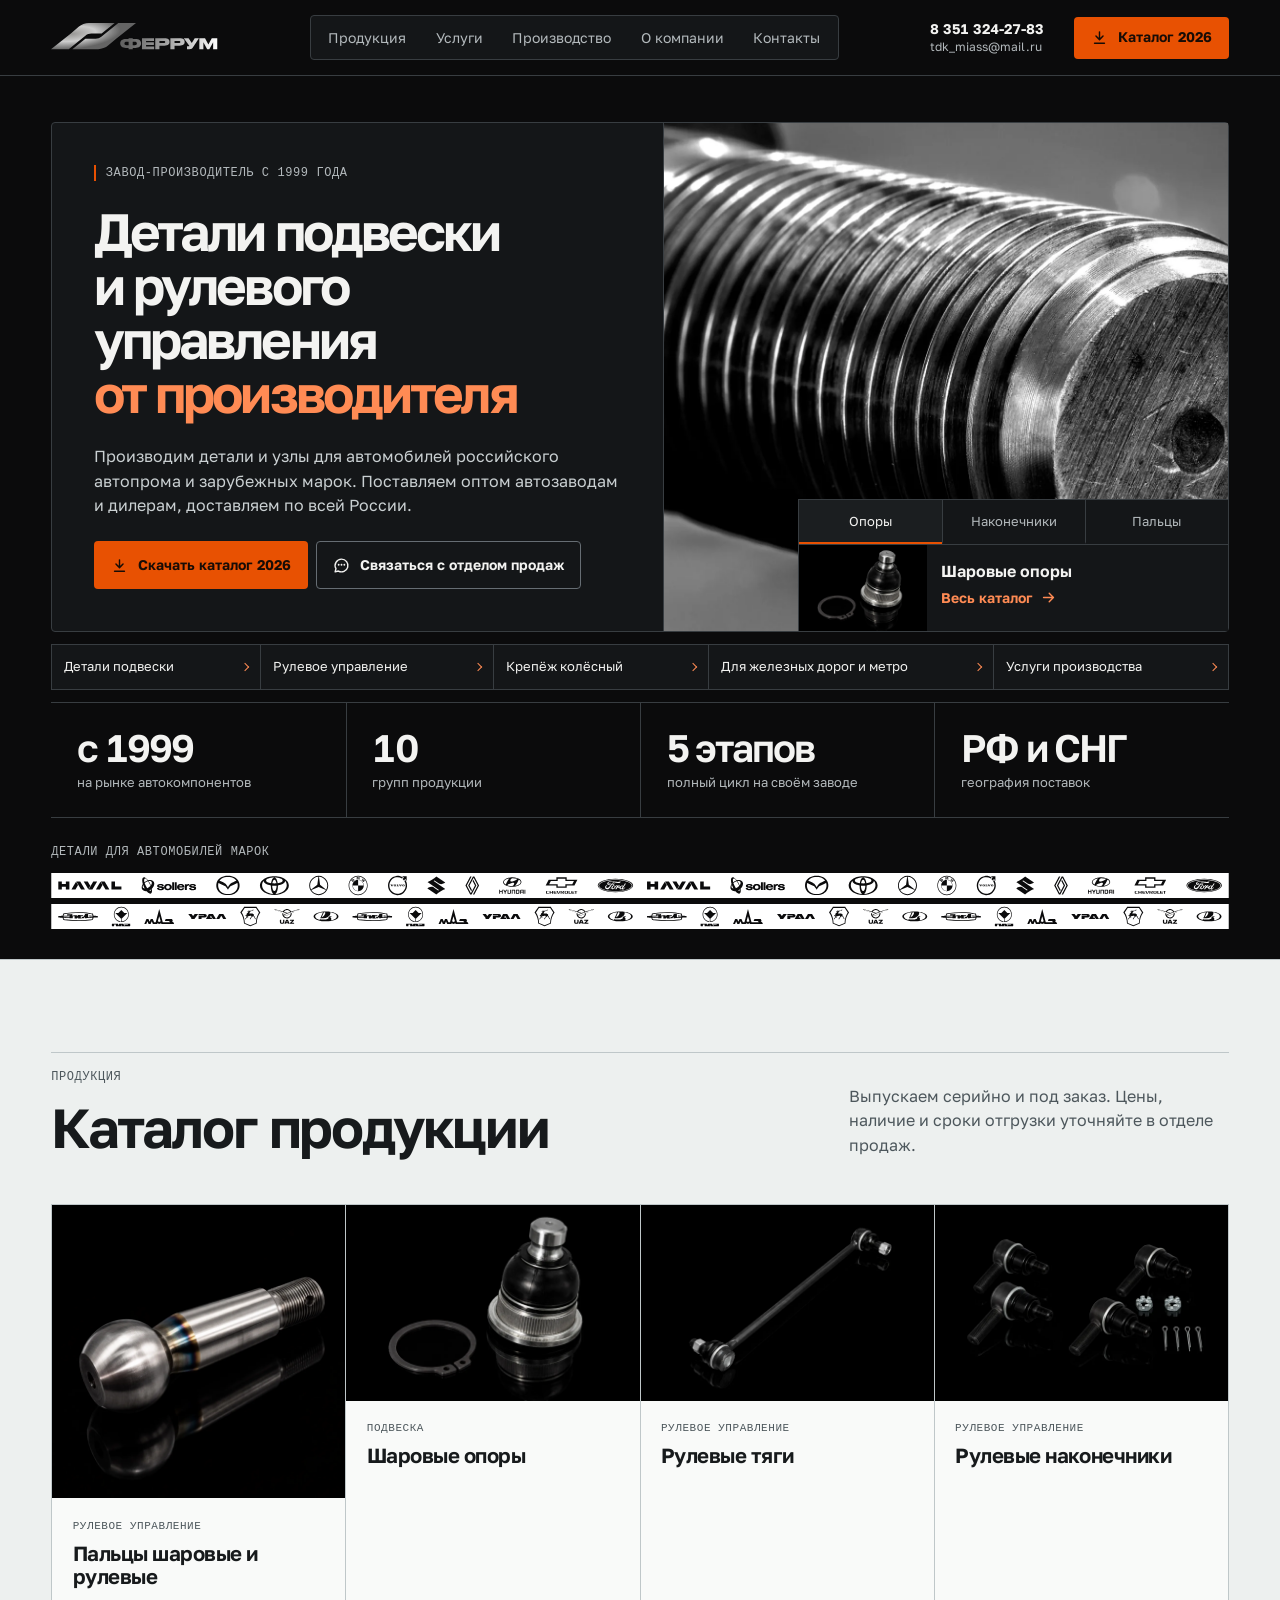
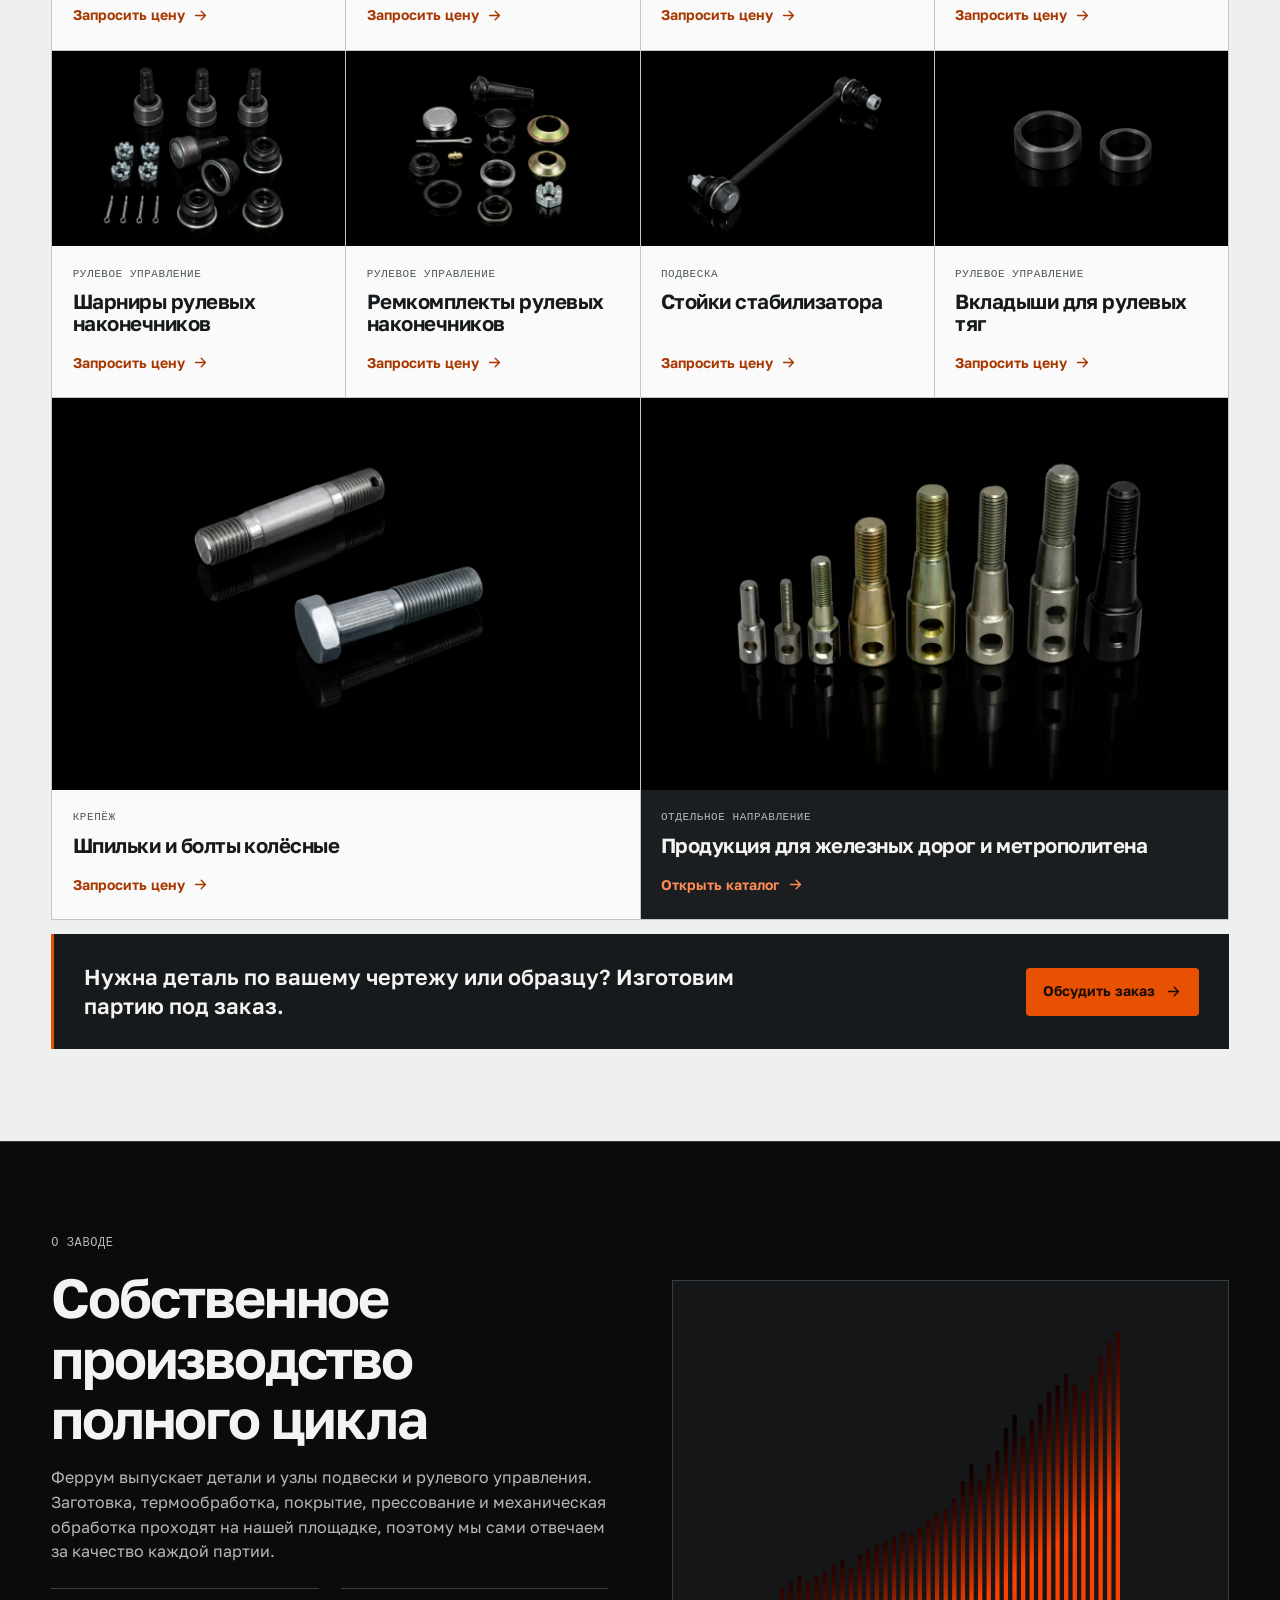
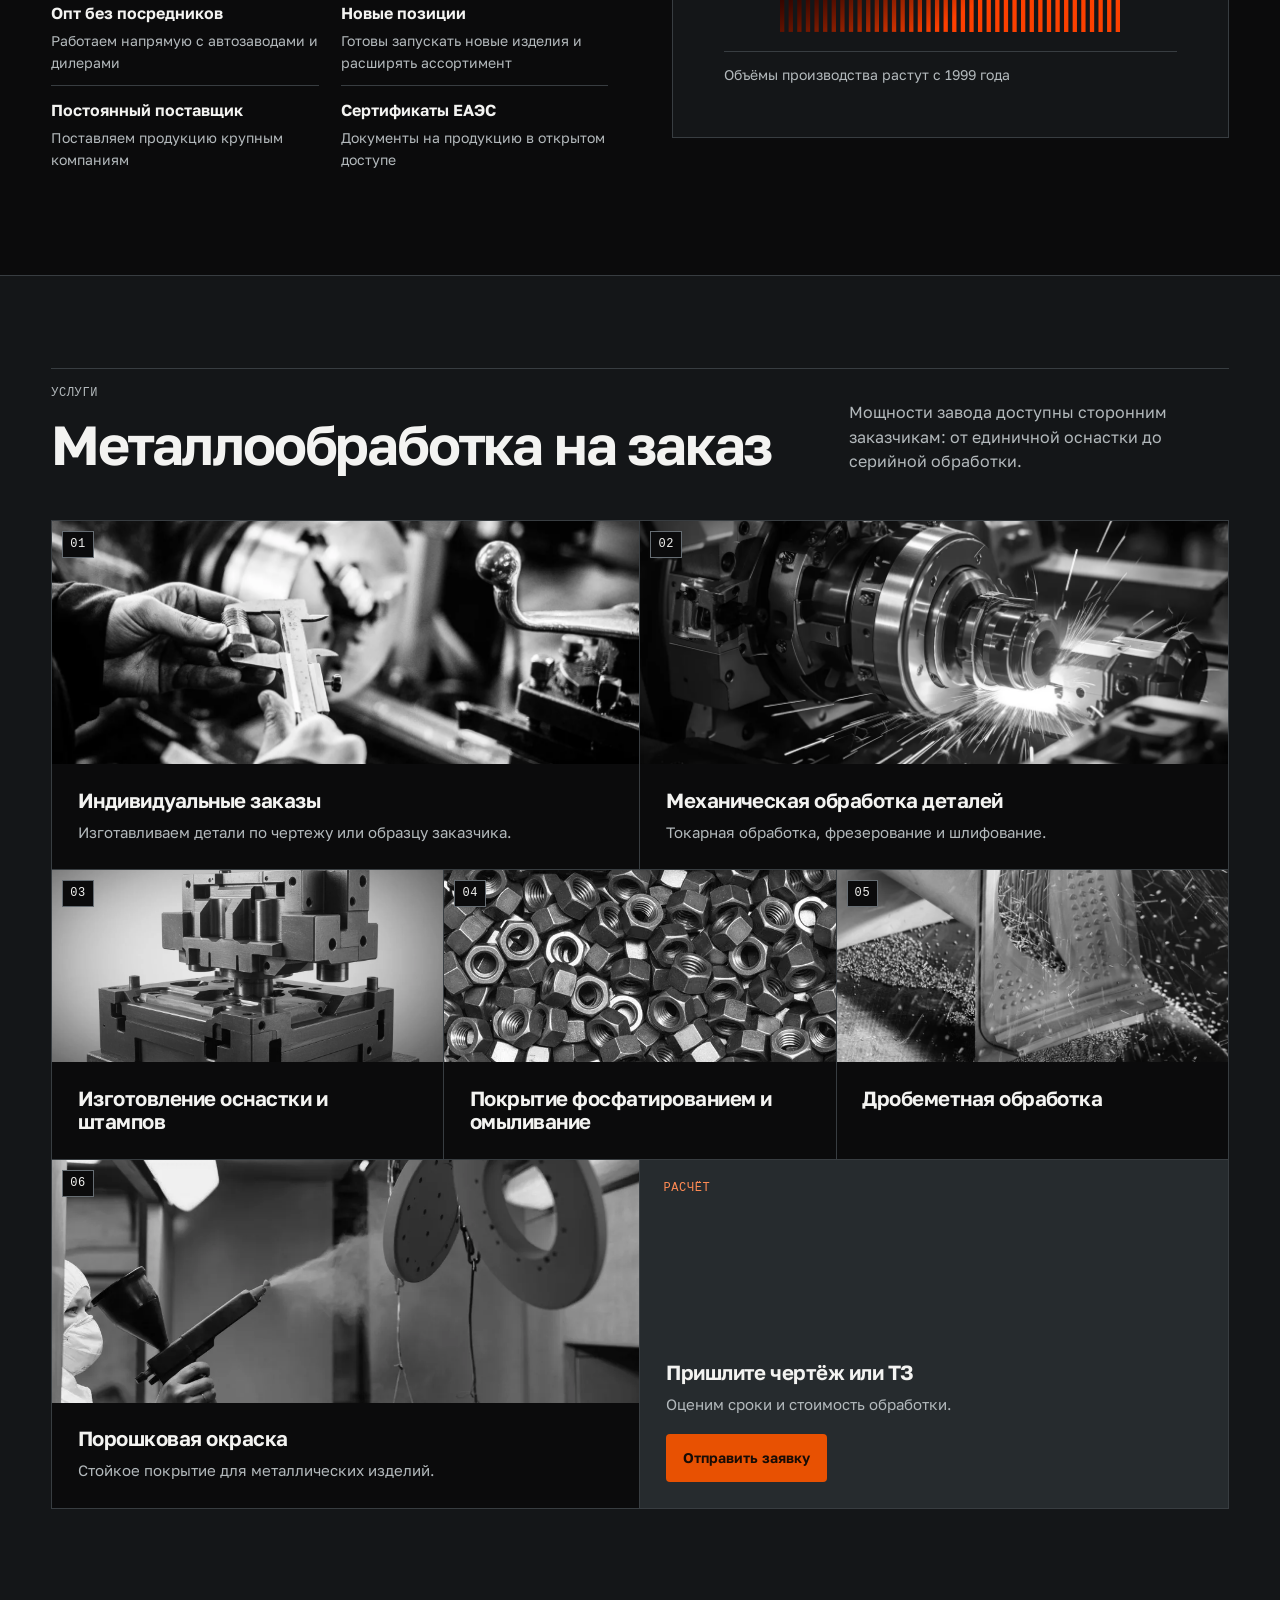
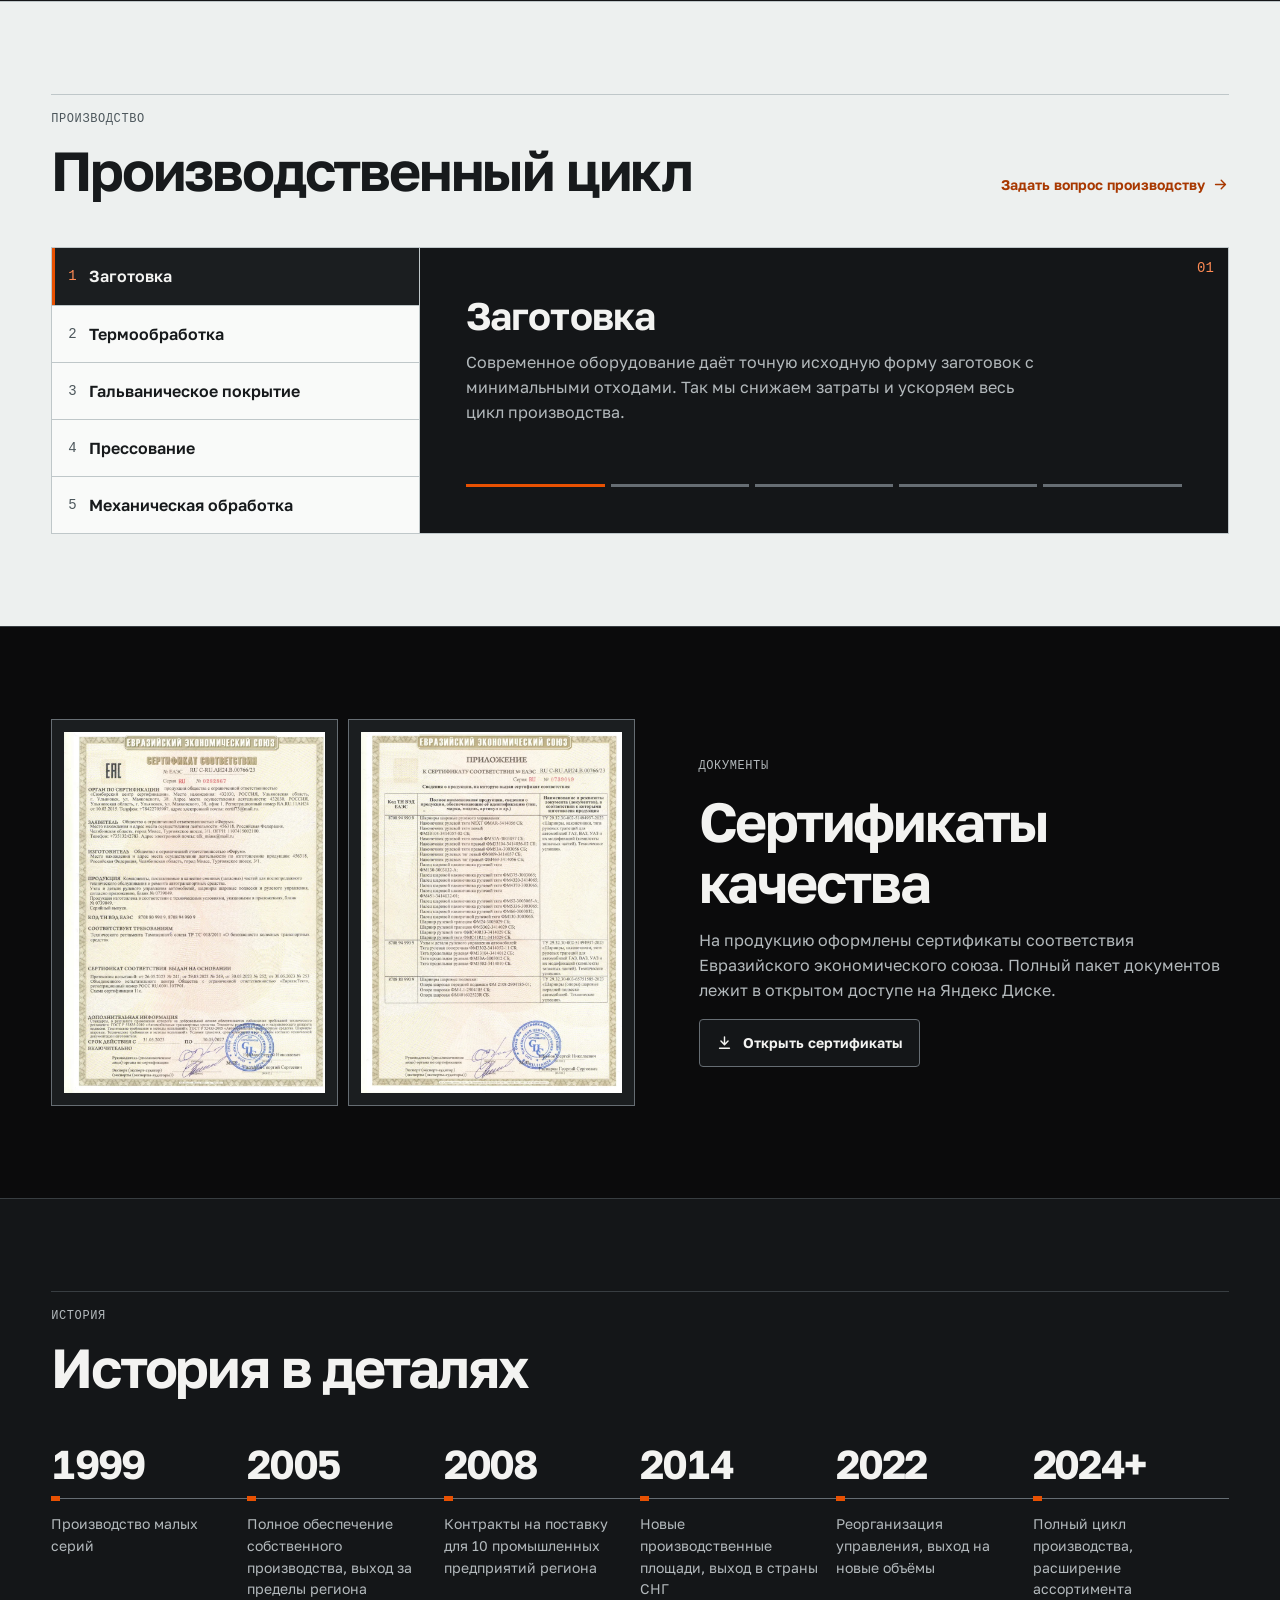
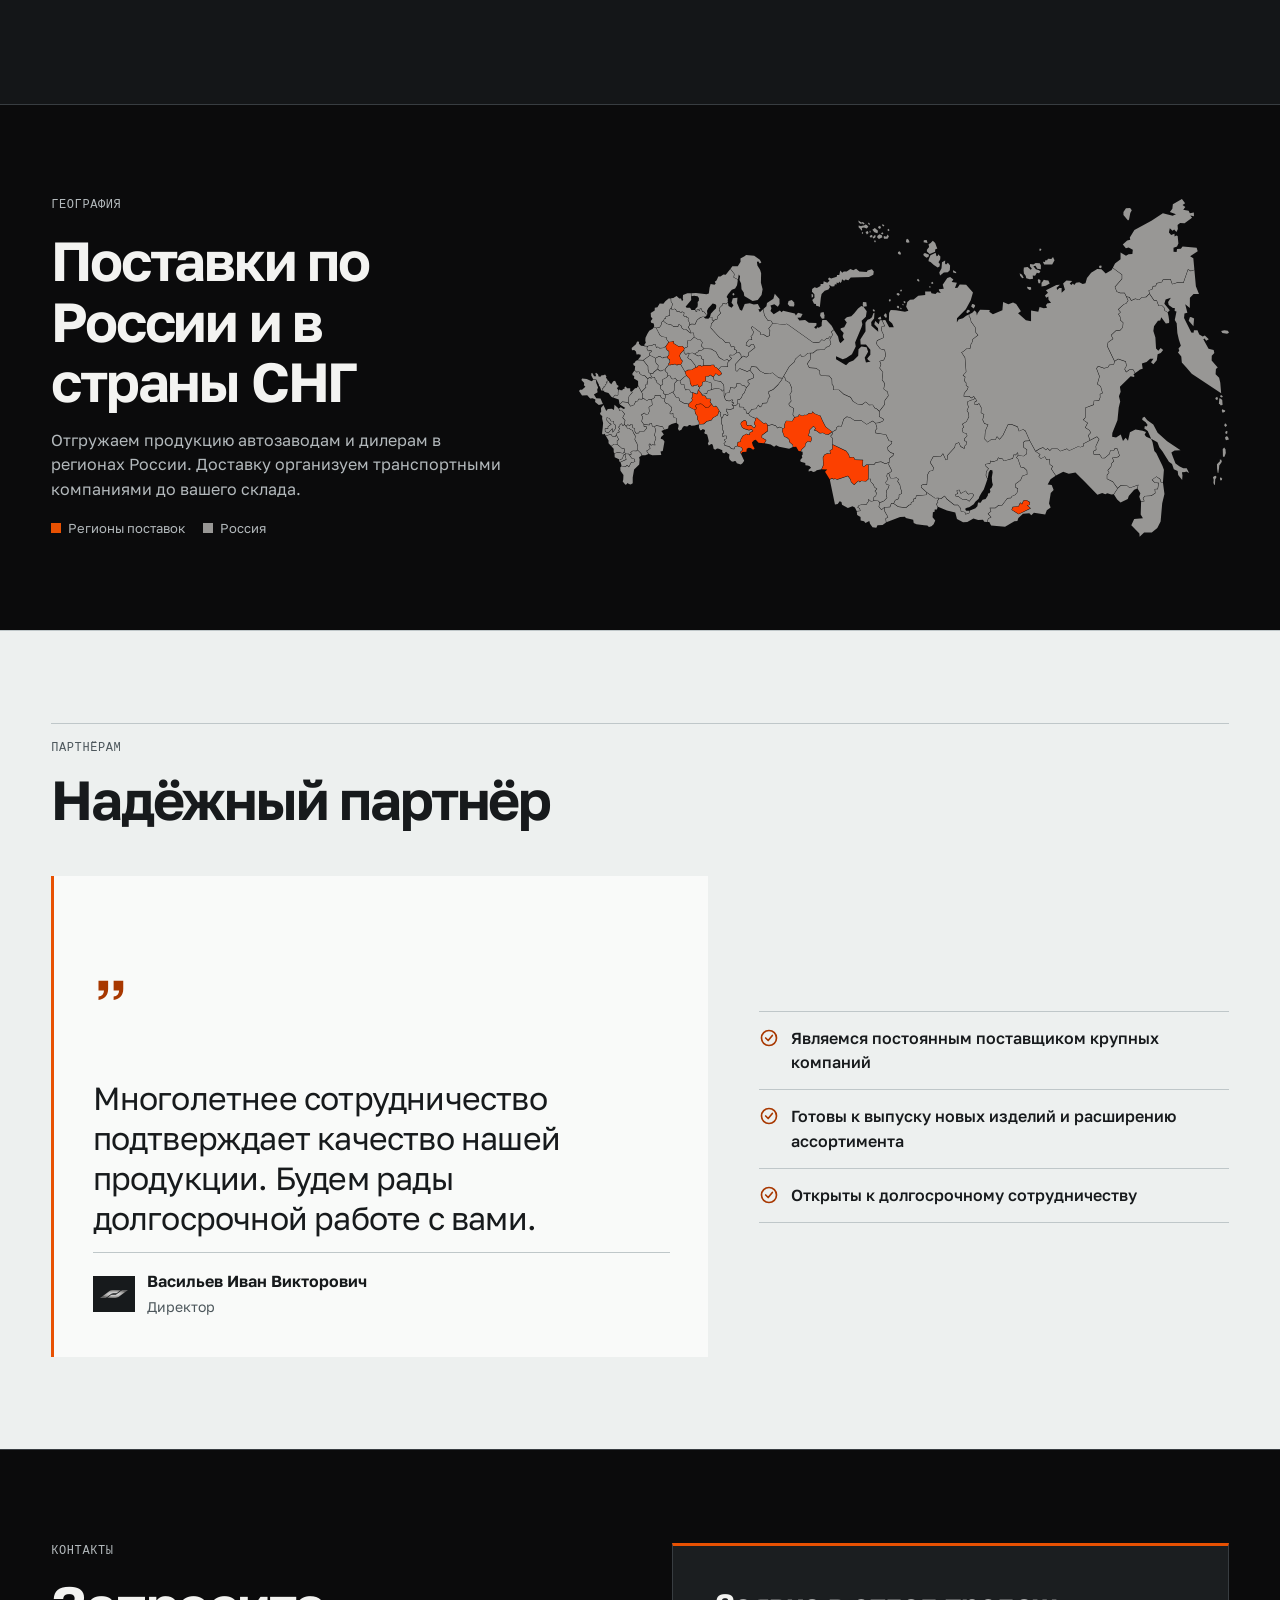
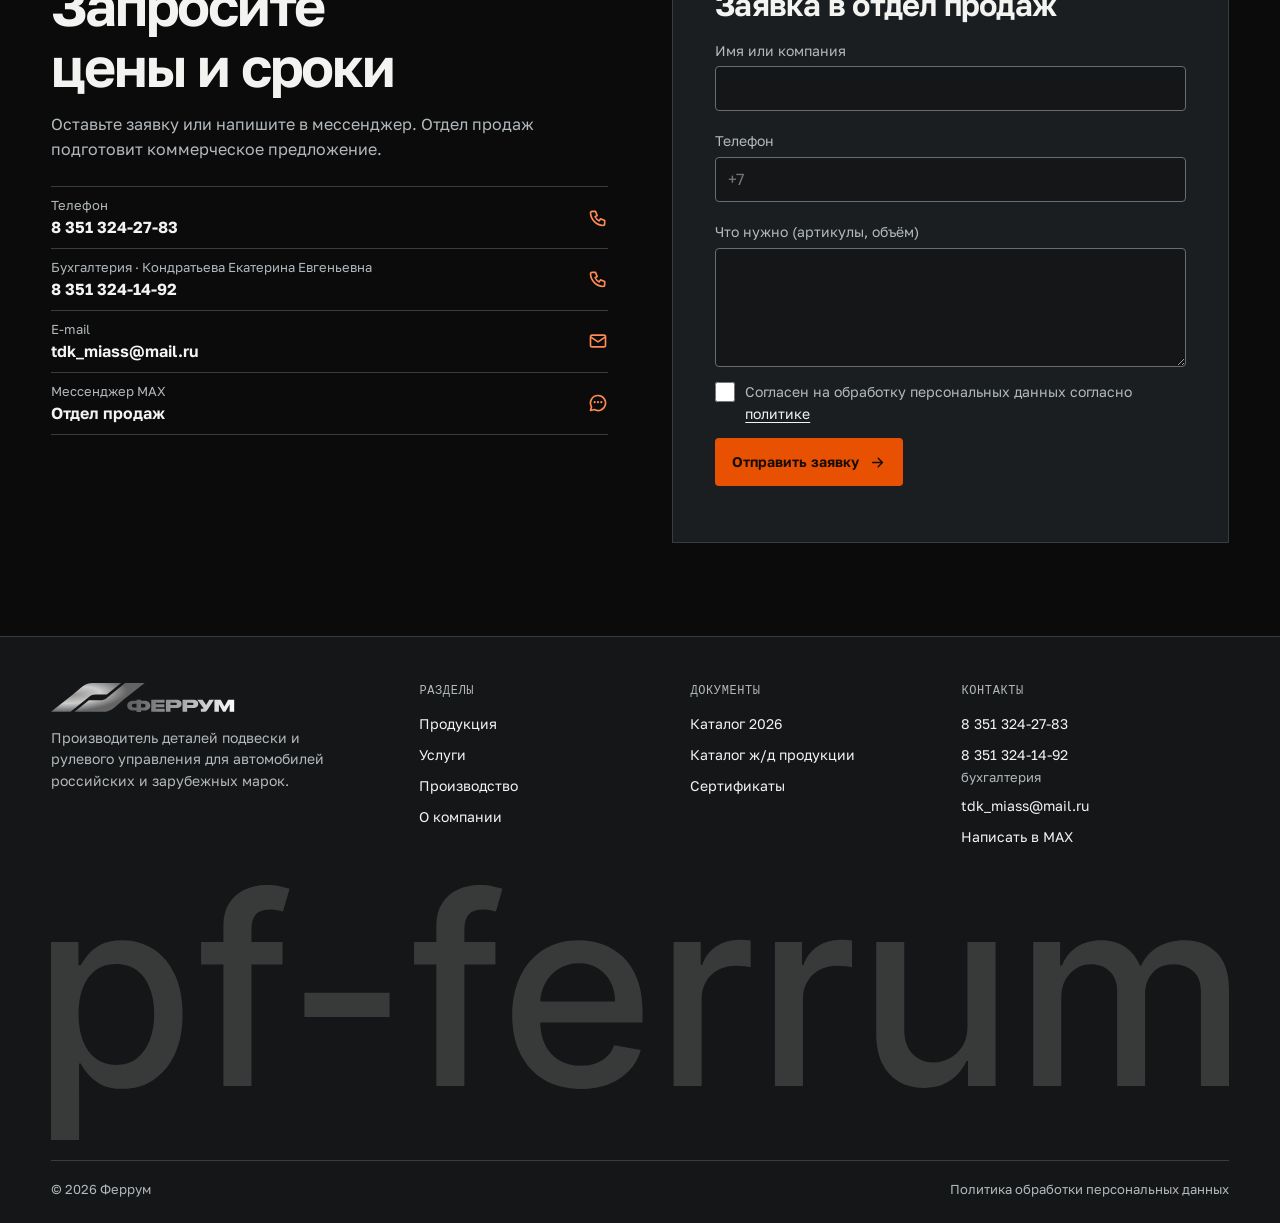
==== commit 5b39c681: "Refine navigation and tab transitions" ====
--- a/index.html
+++ b/index.html
@@ -67,11 +67,11 @@
     <a class="btn btn--accent" href="https://disk.yandex.ru/i/VSpYUIPegWgvaw" target="_blank" rel="noopener">
       <svg aria-hidden="true"><use href="#i-download"/></svg>Каталог 2026
     </a>
-    <button class="burger" id="burger" aria-label="Открыть меню" aria-expanded="false" aria-controls="mobile-menu"><span></span><span></span><span></span></button>
+    <button class="burger" id="burger" aria-label="Открыть меню" aria-expanded="false" aria-controls="mobile-menu">Меню<span></span><span></span><span></span></button>
   </div>
 </header>
 
-<div class="mobile-menu" id="mobile-menu" aria-label="Мобильное меню">
+<nav class="mobile-menu" id="mobile-menu" aria-label="Мобильное меню">
   <a class="mobile-menu__link" href="#products">Продукция</a>
   <a class="mobile-menu__link" href="#services">Услуги</a>
   <a class="mobile-menu__link" href="#cycle">Производство</a>
@@ -82,7 +82,7 @@
     <a href="mailto:tdk_miass@mail.ru">tdk_miass@mail.ru</a>
     <a class="btn btn--accent" href="https://disk.yandex.ru/i/VSpYUIPegWgvaw" target="_blank" rel="noopener"><svg aria-hidden="true"><use href="#i-download"/></svg>Скачать каталог 2026</a>
   </div>
-</div>
+</nav>
 
 <main id="main">
 
--- a/css/style.css
+++ b/css/style.css
@@ -39,6 +39,9 @@
   --container: 1440px;
   --gutter: clamp(18px, 4vw, 56px);
   --header-h: 76px;
+  --motion-fast: 160ms;
+  --motion-panel: 240ms;
+  --motion-ease: cubic-bezier(.2, .7, .3, 1);
   --font: "Golos Text", "Segoe UI", Arial, sans-serif;
   --technical: ui-monospace, "Cascadia Mono", Consolas, monospace;
 }
@@ -111,14 +114,33 @@
 .header__inner { height: 100%; display: flex; align-items: center; gap: clamp(14px, 2.3vw, 36px); }
 .header__logo, .header__phone { flex: none; }
 .header__logo img { width: auto; height: 29px; }
-.nav { display: flex; align-items: center; justify-content: center; gap: clamp(13px, 1.7vw, 27px); margin-inline: auto; }
-.nav a { font-size: 14px; color: var(--muted); white-space: nowrap; padding: 10px 0; }
-.nav a:hover { color: var(--text); text-decoration: underline; text-underline-offset: 5px; }
+.nav {
+  display: flex; align-items: center; margin-inline: auto; padding: 3px;
+  border: 1px solid var(--line); border-radius: var(--radius); background: var(--bg-2);
+}
+.nav a {
+  position: relative; min-height: 36px; padding: 8px clamp(9px, 1.15vw, 18px);
+  font-size: 14px; color: var(--muted); white-space: nowrap;
+  transition: background-color var(--motion-fast), color var(--motion-fast);
+}
+.nav a:hover, .nav a[aria-current="location"] { color: var(--text); background: var(--surface); }
+.nav a[aria-current="location"]::after {
+  content: ""; position: absolute; bottom: 0; left: 10px; right: 10px; height: 2px;
+  background: var(--accent);
+}
+.nav a:focus-visible { z-index: 1; outline-offset: -2px; }
 .header__phone { font-weight: 650; font-size: 14px; font-variant-numeric: tabular-nums; line-height: 1.35; }
 .header__phone small { display: block; font-weight: 400; font-size: 12px; color: var(--muted); }
 .header .btn { min-height: 42px; flex: none; }
-.burger { display: none; width: 44px; height: 44px; border-radius: var(--radius); border: 1px solid var(--line-strong); background: var(--surface); position: relative; }
-.burger span { position: absolute; left: 12px; right: 12px; height: 2px; background: var(--text); }
+.burger {
+  display: none; min-height: 44px; padding: 0 38px 0 12px; border-radius: var(--radius);
+  border: 1px solid var(--line-strong); background: var(--surface);
+  position: relative; font-size: 14px; font-weight: 650;
+}
+.burger span {
+  position: absolute; right: 11px; width: 16px; height: 2px; background: var(--text);
+  transition: transform var(--motion-fast), opacity var(--motion-fast);
+}
 .burger span:nth-child(1) { top: 14px; }
 .burger span:nth-child(2) { top: 20px; }
 .burger span:nth-child(3) { top: 26px; }
@@ -127,11 +149,28 @@
 .menu-open .burger span:nth-child(3) { transform: translateY(-6px) rotate(-45deg); }
 .mobile-menu {
   display: none; position: fixed; inset: var(--header-h) 0 0; z-index: 49;
-  overflow-y: auto; background: var(--bg-2); padding: 16px var(--gutter) 32px;
+  overflow-y: auto; background: var(--bg-2); padding: 24px max(var(--gutter), (100% - 600px) / 2) 32px;
   flex-direction: column;
 }
-.menu-open .mobile-menu { display: flex; }
-.mobile-menu__link { padding: 13px 0; border-bottom: 1px solid var(--line); font-size: 22px; font-weight: 600; }
+.menu-open .mobile-menu { display: flex; animation: menu-enter var(--motion-panel) var(--motion-ease); }
+@keyframes menu-enter {
+  from { opacity: 0; transform: translateY(-8px); }
+  to { opacity: 1; transform: translateY(0); }
+}
+.mobile-menu__link {
+  display: flex; align-items: center; justify-content: space-between; gap: 12px;
+  padding: 14px; border: 1px solid var(--line);
+  font-size: clamp(20px, 4.5vw, 28px); font-weight: 600; line-height: 1.2;
+}
+.mobile-menu__link + .mobile-menu__link { border-top: 0; }
+.mobile-menu__link::after {
+  content: ""; width: 8px; height: 8px; flex: none; margin-right: 3px;
+  border: solid var(--muted); border-width: 1px 1px 0 0; transform: rotate(45deg);
+}
+.mobile-menu__link:hover, .mobile-menu__link[aria-current="location"] { background: var(--surface); }
+.mobile-menu__link[aria-current="location"] { box-shadow: inset 3px 0 var(--accent); }
+.mobile-menu__link[aria-current="location"]::after { border-color: var(--accent-text); }
+.mobile-menu__link:focus-visible { outline-offset: -4px; }
 .mobile-menu__contacts { margin-top: auto; padding-top: 26px; display: grid; gap: 14px; }
 .mobile-menu__contacts a:not(.btn) { width: fit-content; }
 
@@ -409,5 +448,6 @@
 }
 @media (prefers-reduced-motion: reduce) {
   html { scroll-behavior: auto; }
+  .menu-open .mobile-menu { animation: none; }
   *, *::before, *::after { transition-duration: 0s !important; }
 }
